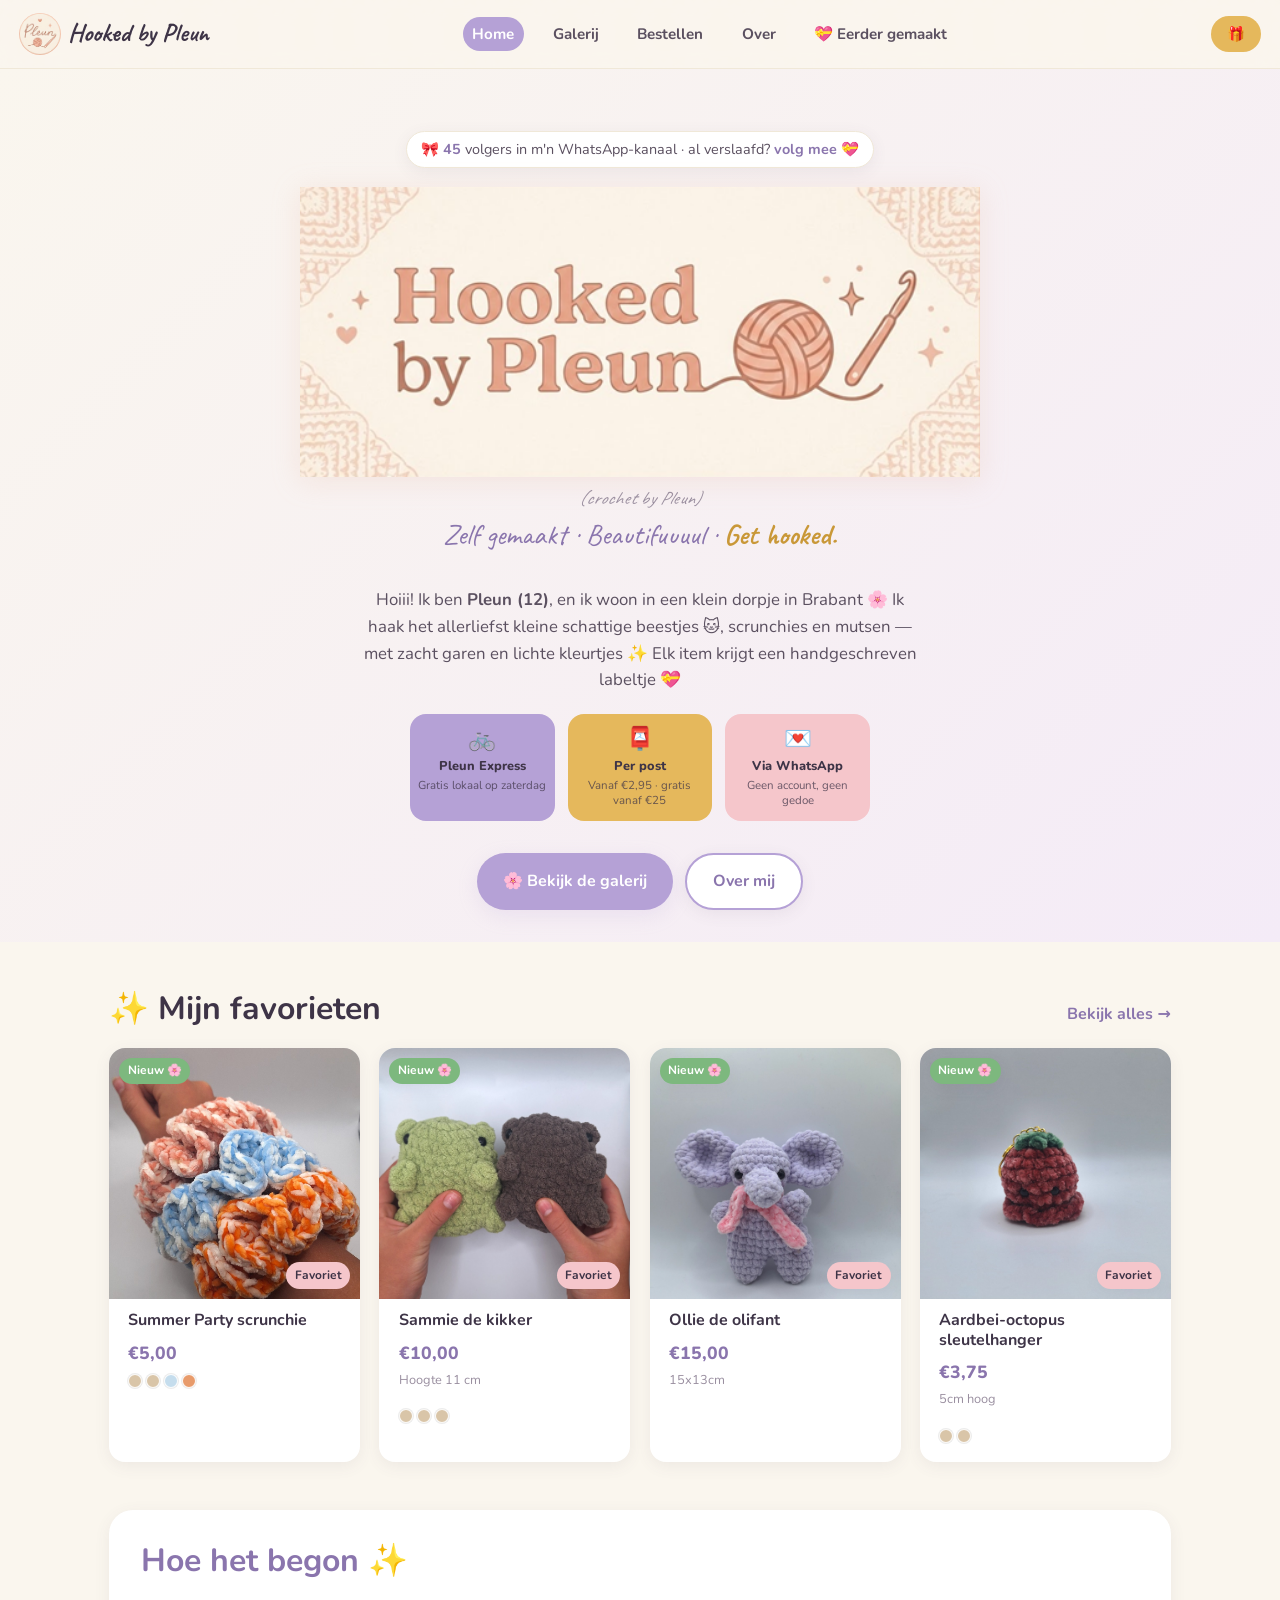
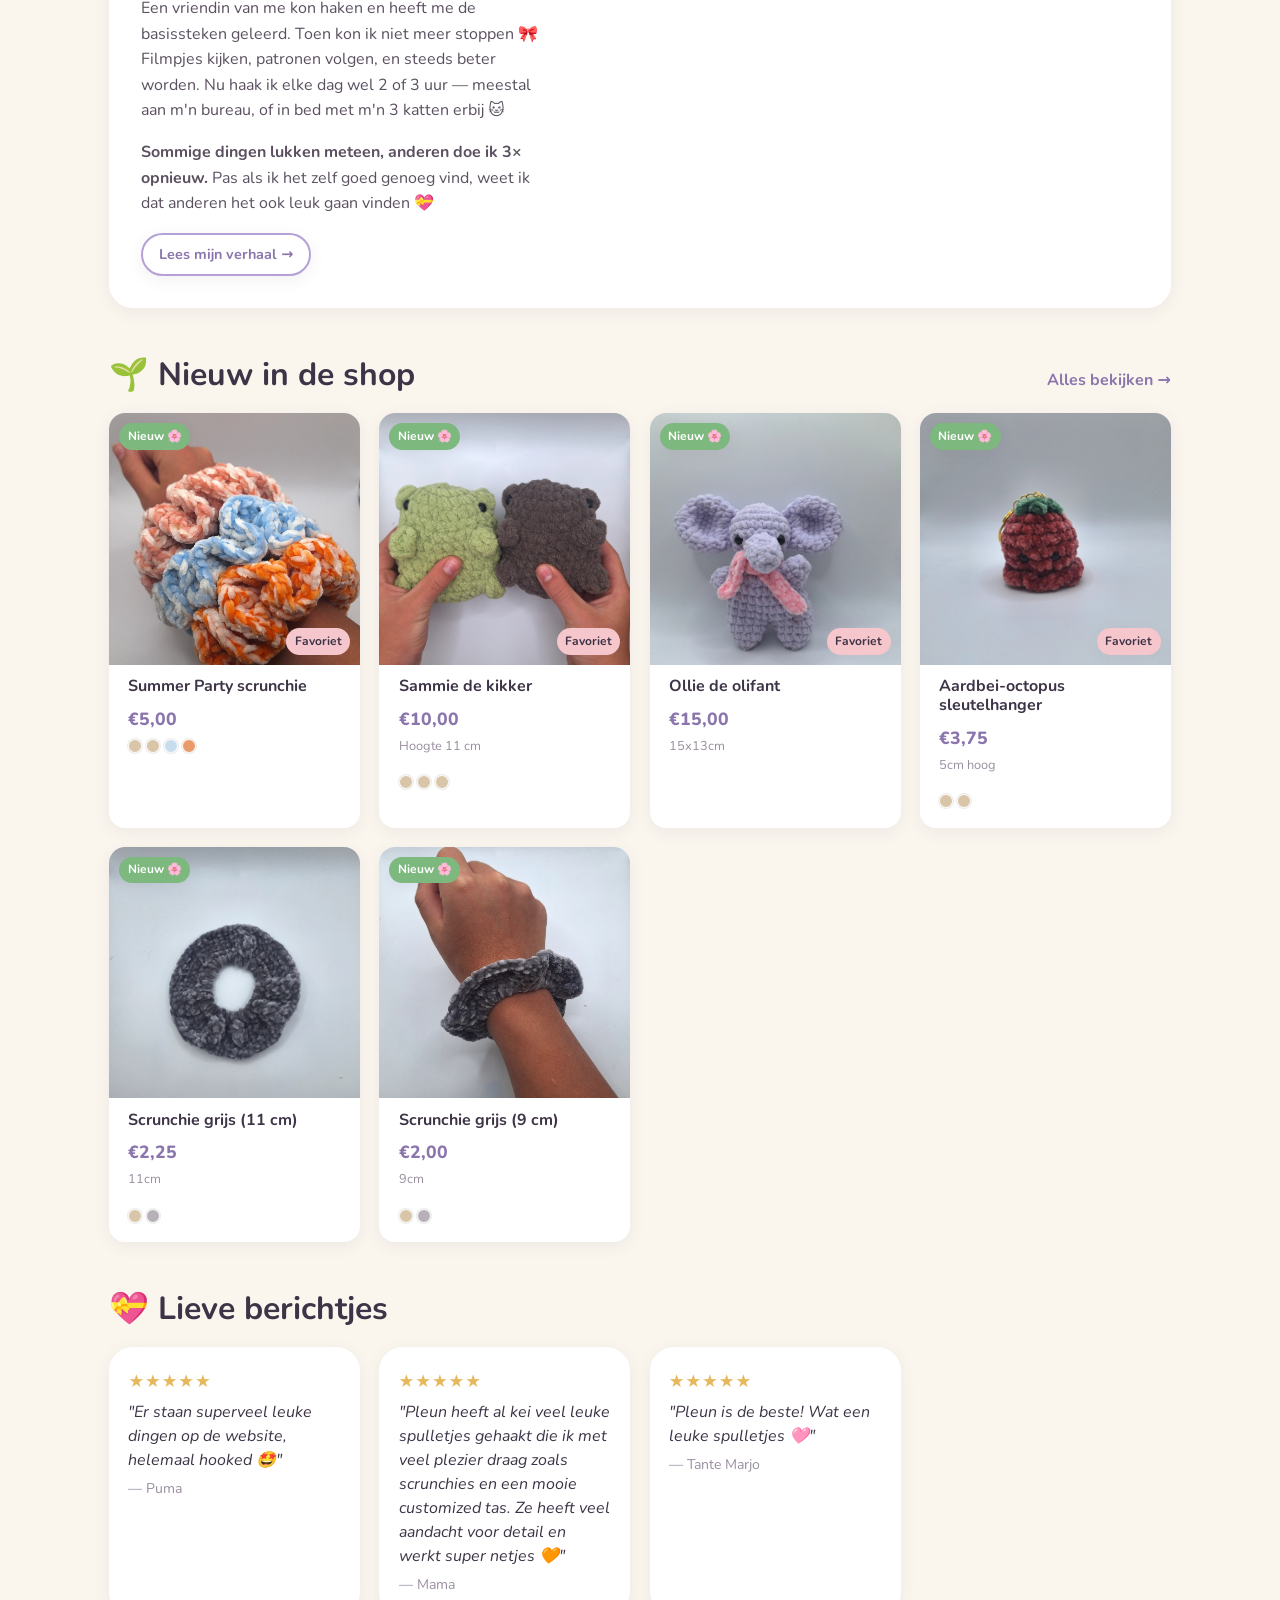
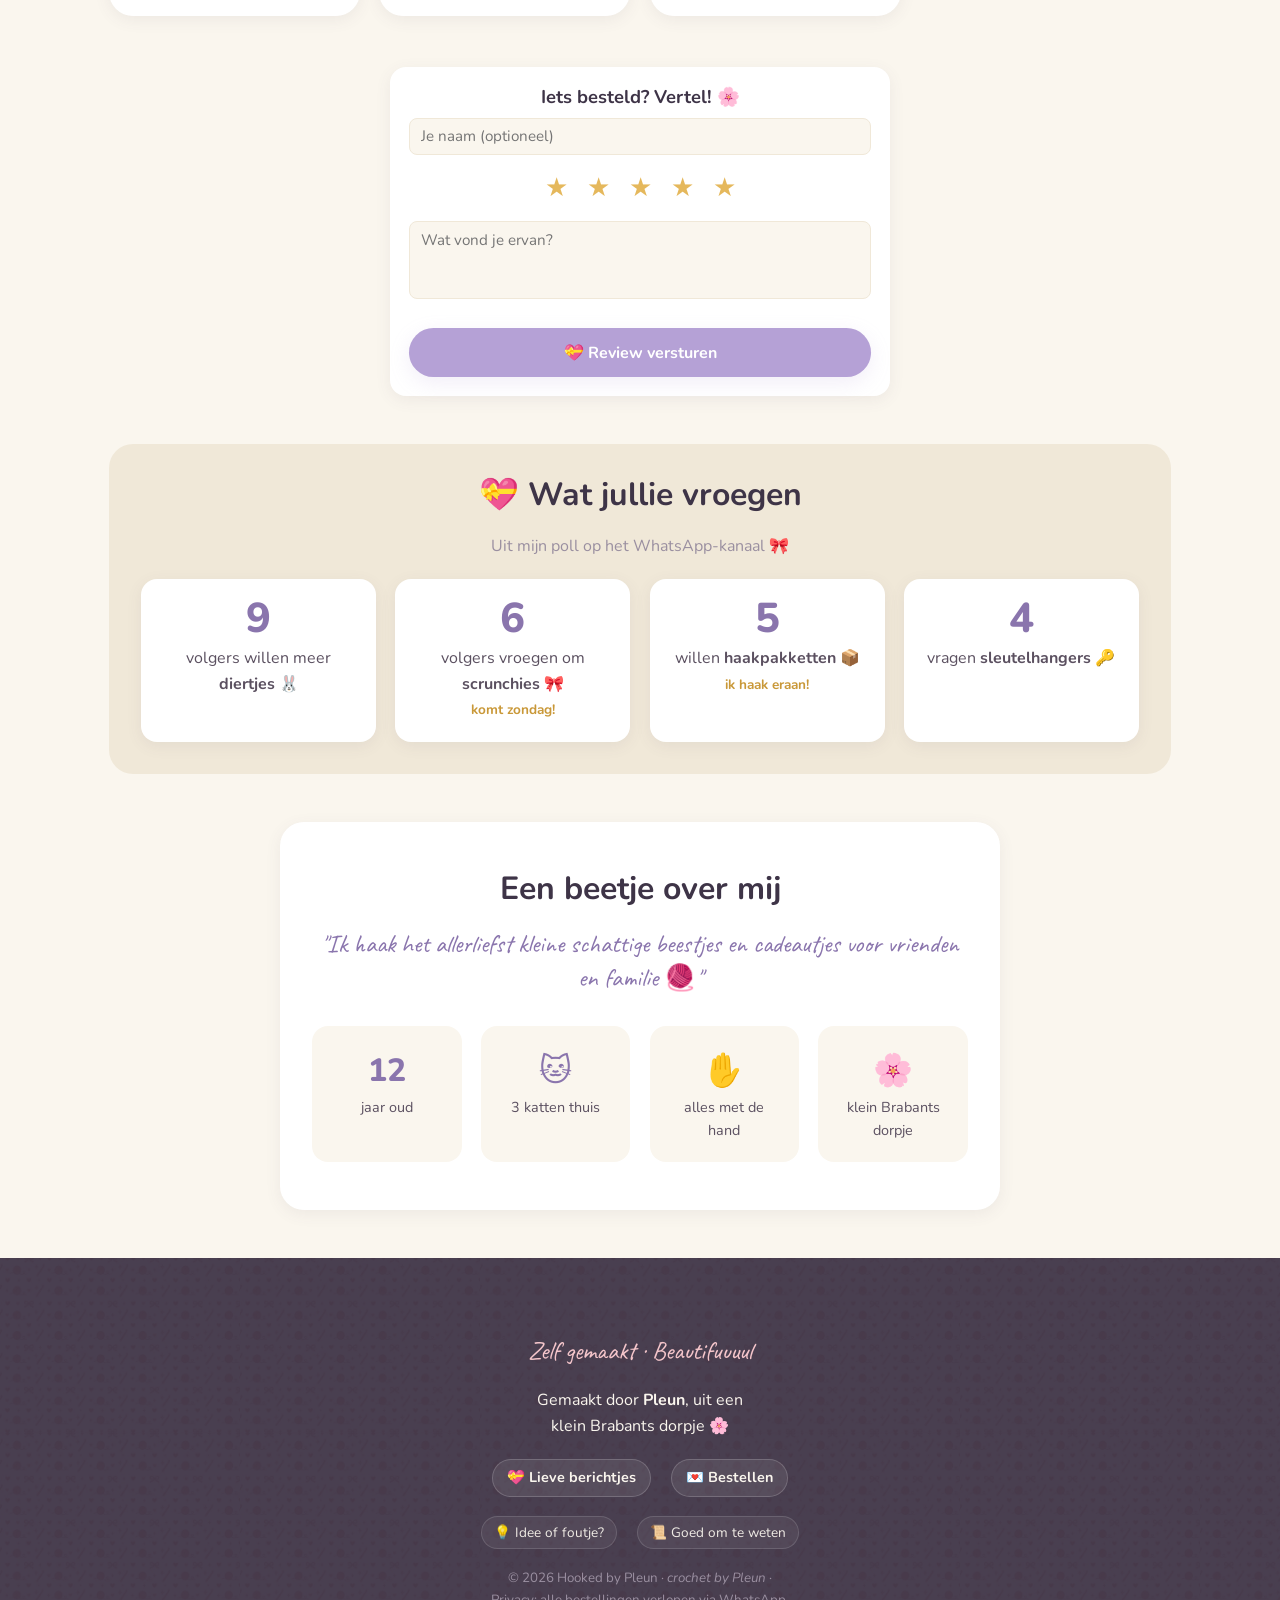
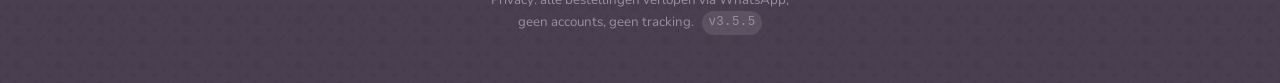
==== index.html @ 429d970e "v3.5.5 — explorer fixes op Pleun's feedback 1. Verouderde "in-memory (KV niet ingesteld)" melding we" ====
<!DOCTYPE html>
<html lang="nl">
<head>
  <meta charset="UTF-8">
  <meta name="viewport" content="width=device-width, initial-scale=1.0">
  <meta name="color-scheme" content="light">
  <meta name="theme-color" content="#B5A1D6">
  <title>Hooked by Pleun · crochet by Pleun · Zelf gemaakt · Beautifuuuul · Get hooked.</title>
  <meta name="description" content="Handgehaakte knuffeltjes, blobs, scrunchies en mutsen — gemaakt door Pleun (12), uit een klein dorpje in Brabant. Lokaal gratis bezorgd, per post overal.">
  <meta property="og:title" content="Hooked by Pleun (crochet by Pleun)">
  <meta property="og:description" content="Handgehaakt door Pleun (12). Zelf gemaakt · Beautifuuuul · Get hooked.">
  <meta property="og:type" content="website">
  <meta property="og:image" content="img/branding/banner.png">
  <meta name="twitter:card" content="summary_large_image">
  <link rel="icon" type="image/png" href="img/branding/app-icon.png?v=4">
  <link rel="apple-touch-icon" href="img/branding/app-icon.png?v=4">
  <link rel="manifest" href="manifest.json">
  <link rel="stylesheet" href="css/style.css?v=3.5.5">
  <link rel="preconnect" href="https://fonts.googleapis.com">
  <link rel="preconnect" href="https://fonts.gstatic.com" crossorigin>
  <link href="https://fonts.googleapis.com/css2?family=Nunito:wght@600;700;800&family=Caveat:wght@500;600;700&display=swap" rel="stylesheet">
</head>
<body>
  <div id="ptr-indicator"></div>
  <div id="update-banner"></div>

  <nav>
    <a href="index.html" class="logo"><img src="img/branding/app-icon.png?v=4" alt="" class="brand-icon"> Hooked by Pleun</a>
    <div class="links">
      <a href="index.html" class="actief">Home</a>
      <a href="galerij.html">Galerij</a>
      <a href="bestellen.html">Bestellen</a>
      <a href="over.html">Over</a>
      <a href="eerder.html"><span class="hide-mobile">💝 Eerder gemaakt</span><span class="only-mobile">💝 Eerder</span></a>
    </div>
    <button class="cart-btn" data-cart-open>🎁 <span class="cart-count empty">0</span></button>
  </nav>

  <header class="hero">
    <p class="kanaal-pulse">
      🎀 <strong id="volgers-count">41</strong> volgers in m'n WhatsApp-kanaal · al verslaafd? <a href="#" id="kanaal-link">volg mee 💝</a>
    </p>
    <img src="img/branding/banner.png" alt="Hooked by Pleun" class="hero-banner">
    <h1 class="visually-hidden">Hooked by Pleun</h1>
    <p class="naam-sub"><em>(crochet by Pleun)</em></p>
    <p class="tagline">Zelf gemaakt · Beautifuuuul · <span class="tagline-wordplay">Get hooked.</span></p>
    <p class="lede">Hoiii! Ik ben <strong>Pleun (12)</strong>, en ik woon in een klein dorpje in Brabant 🌸 Ik haak het allerliefst kleine schattige beestjes 🐱, scrunchies en mutsen — met zacht garen en lichte kleurtjes ✨ Elk item krijgt een handgeschreven labeltje 💝</p>
    <div class="features-row">
      <a href="bestellen.html#lokaal" class="feature lavender">
        <span class="feature-icon">🚲</span>
        <span class="feature-title">Pleun Express</span>
        <span class="feature-sub">Gratis lokaal op zaterdag</span>
      </a>
      <a href="bestellen.html#verzending" class="feature mustard">
        <span class="feature-icon">📮</span>
        <span class="feature-title">Per post</span>
        <span class="feature-sub">Vanaf €2,95 · gratis vanaf €25</span>
      </a>
      <a href="bestellen.html" class="feature pink">
        <span class="feature-icon">💌</span>
        <span class="feature-title">Via WhatsApp</span>
        <span class="feature-sub">Geen account, geen gedoe</span>
      </a>
    </div>
    <div class="cta-row">
      <a href="galerij.html" class="btn">🌸 Bekijk de galerij</a>
      <a href="over.html" class="btn secondary">Over mij</a>
    </div>
  </header>

  <!-- Countdown naar scrunchie launch -->
  <section class="section" id="launch-countdown" style="display:none">
    <div class="countdown-box">
      <p class="countdown-label">🎀 Nieuwe scrunchie-collectie launcht in</p>
      <div class="countdown-timer" id="countdown-timer">
        <div class="ct-block"><span class="ct-num" id="ct-d">0</span><span class="ct-lbl">dagen</span></div>
        <div class="ct-block"><span class="ct-num" id="ct-h">0</span><span class="ct-lbl">uren</span></div>
        <div class="ct-block"><span class="ct-num" id="ct-m">0</span><span class="ct-lbl">min</span></div>
        <div class="ct-block"><span class="ct-num" id="ct-s">0</span><span class="ct-lbl">sec</span></div>
      </div>
      <a href="#" id="countdown-cta" class="btn mustard">🔔 Volg het kanaal — wees de eerste</a>
    </div>
  </section>

  <section class="section">
    <div class="section-header">
      <h2>✨ Mijn favorieten</h2>
      <a href="galerij.html" class="more">Bekijk alles →</a>
    </div>
    <div class="galerij-grid" id="home-uitgelicht"></div>
  </section>

  <!-- Verhaal-blok: hoe het begon -->
  <section class="section">
    <div class="verhaal-blok">
      <div class="verhaal-foto">
        <img src="img/items/Afbeelding13.png" alt="Pleun aan het haken" loading="lazy" onerror="this.parentElement.style.display='none'">
        <span class="foto-caption handwritten">"ZO leuk om te doen 🥹"</span>
      </div>
      <div class="verhaal-tekst">
        <h2>Hoe het begon ✨</h2>
        <p>Een vriendin van me kon haken en heeft me de basissteken geleerd. Toen kon ik niet meer stoppen 🎀 Filmpjes kijken, patronen volgen, en steeds beter worden. Nu haak ik elke dag wel 2 of 3 uur — meestal aan m'n bureau, of in bed met m'n 3 katten erbij 🐱</p>
        <p><strong>Sommige dingen lukken meteen, anderen doe ik 3× opnieuw.</strong> Pas als ik het zelf goed genoeg vind, weet ik dat anderen het ook leuk gaan vinden 💝</p>
        <a href="over.html" class="btn secondary small">Lees mijn verhaal →</a>
      </div>
    </div>
  </section>

  <section class="section">
    <div class="section-header">
      <h2>🌱 Nieuw in de shop</h2>
      <a href="galerij.html" class="more">Alles bekijken →</a>
    </div>
    <div class="galerij-grid" id="home-nieuw"></div>
  </section>

  <!-- Reviews van klanten -->
  <section class="section" id="home-reviews-section">
    <div class="section-header">
      <h2>💝 Lieve berichtjes</h2>
    </div>
    <div class="reviews-grid" id="home-reviews"></div>
    <div class="shop-review-form" style="max-width:500px; margin:var(--gap-lg) auto 0; background:white; border-radius:var(--r-md); padding:var(--gap-md); box-shadow:var(--shadow-soft)">
      <h3 style="text-align:center; margin-top:0">Iets besteld? Vertel! 🌸</h3>
      <div class="cd-field"><input id="shop-rv-naam" type="text" placeholder="Je naam (optioneel)" style="width:100%; padding:0.5em 0.7em; border:1.5px solid var(--c-cream-dark); border-radius:var(--r-sm); font-family:inherit; font-size:0.95rem; background:var(--c-cream)"></div>
      <div class="cd-field" style="margin:var(--gap-sm) 0">
        <div class="sterren-kiezer" id="shop-rv-sterren" style="font-size:1.6rem; cursor:pointer; text-align:center">
          <button data-star="1" aria-label="1 ster" style="background:none;border:none;font-size:inherit;cursor:pointer;color:var(--c-mustard)">★</button>
          <button data-star="2" aria-label="2 sterren" style="background:none;border:none;font-size:inherit;cursor:pointer;color:var(--c-mustard)">★</button>
          <button data-star="3" aria-label="3 sterren" style="background:none;border:none;font-size:inherit;cursor:pointer;color:var(--c-mustard)">★</button>
          <button data-star="4" aria-label="4 sterren" style="background:none;border:none;font-size:inherit;cursor:pointer;color:var(--c-mustard)">★</button>
          <button data-star="5" aria-label="5 sterren" style="background:none;border:none;font-size:inherit;cursor:pointer;color:var(--c-mustard)">★</button>
        </div>
      </div>
      <div class="cd-field"><textarea id="shop-rv-tekst" rows="3" placeholder="Wat vond je ervan?" style="width:100%; padding:0.5em 0.7em; border:1.5px solid var(--c-cream-dark); border-radius:var(--r-sm); font-family:inherit; font-size:0.95rem; background:var(--c-cream); resize:none"></textarea></div>
      <button class="btn full" id="shop-rv-verstuur" style="margin-top:var(--gap-sm)">💝 Review versturen</button>
      <p id="shop-rv-status" class="cd-hint" style="display:none; margin-top:0.5em; text-align:center"></p>
    </div>
  </section>

  <!-- Sociaal bewijs uit poll -->
  <section class="section">
    <div class="social-proof">
      <h2 style="text-align:center; margin-bottom: var(--gap-md)">💝 Wat jullie vroegen</h2>
      <p style="text-align:center; color: var(--c-muted); margin-bottom: var(--gap-md)">Uit mijn poll op het WhatsApp-kanaal 🎀</p>
      <div class="proof-grid">
        <div class="proof"><span class="big">9</span><span>volgers willen meer <strong>diertjes</strong> 🐰</span></div>
        <div class="proof"><span class="big">6</span><span>volgers vroegen om <strong>scrunchies</strong> 🎀<br><em>komt zondag!</em></span></div>
        <div class="proof"><span class="big">5</span><span>willen <strong>haakpakketten</strong> 📦<br><em>ik haak eraan!</em></span></div>
        <div class="proof"><span class="big">4</span><span>vragen <strong>sleutelhangers</strong> 🔑</span></div>
      </div>
    </div>
  </section>

  <section class="section">
    <div class="over-pleun">
      <h2 style="text-align:center">Een beetje over mij</h2>
      <p class="quote">"Ik haak het allerliefst kleine schattige beestjes en cadeautjes voor vrienden en familie 🧶"</p>
      <div class="feiten">
        <div class="feit"><div class="nummer">12</div><div class="label">jaar oud</div></div>
        <div class="feit"><div class="nummer">🐱</div><div class="label">3 katten thuis</div></div>
        <div class="feit"><div class="nummer">✋</div><div class="label">alles met de hand</div></div>
        <div class="feit"><div class="nummer">🌸</div><div class="label">klein Brabants dorpje</div></div>
      </div>
    </div>
  </section>

  <!-- Verzameldoos modal -->
  <div class="cart-overlay" id="cart-overlay">
    <div class="cart-modal">
      <h2>🎁 Verzameldoos <button class="cart-close" aria-label="Sluiten">×</button></h2>
      <p style="color:var(--c-muted); font-size:0.9rem;">Verzamel meerdere items en bestel ze in één bericht — vanaf €25 is verzending gratis!</p>
      <ul class="cart-list" id="cart-list"></ul>
      <div class="cart-summary" id="cart-summary"></div>
      <div class="bestel-acties" id="cart-checkout">
        <button class="btn full" onclick="checkoutCart('pleun')">💬 Bestel via WhatsApp</button>
      </div>
    </div>
  </div>

  <footer>
    <p class="signature">Zelf gemaakt · Beautifuuuul</p>
    <p>Gemaakt door <strong>Pleun</strong>, uit een klein Brabants dorpje 🌸</p>
    <div class="links">
      <a href="reviews.html">💝 Lieve berichtjes</a>
      <a href="bestellen.html">💌 Bestellen</a>
    </div>
    <div class="extra-links">
      <a onclick="openIdeeenbus(); return false;" href="#">💡 Idee of foutje?</a>
      <a onclick="openDisclaimer(); return false;" href="#">📜 Goed om te weten</a>
    </div>
    <small>© 2026 Hooked by Pleun · <em>crochet by Pleun</em> · Privacy: alle bestellingen verlopen via WhatsApp, geen accounts, geen tracking. <span class="version-tag">v3.5.5</span></small>
  </footer>

  <script src="js/config.js?v=3.5.5"></script>
  <script src="js/cart.js?v=3.5.5"></script>
  <script src="js/postcode.js?v=3.5.5"></script>
  <script src="js/app.js?v=3.5.5"></script>
  <script src="js/modals.js?v=3.5.5"></script>
  <script src="js/sw-register.js?v=3.5.5"></script>
  <script src="js/tracker.js?v=3.5.5"></script>
  <noscript><img src="https://crochet-by-pleun.thegaveryahoo.workers.dev/px.gif?t=pageview&p=/" alt="" width="1" height="1" style="position:absolute;left:-9999px;opacity:0"></noscript>
</body>
</html>
---- css/style.css ----
/* ============================================
   Crochet by Pleun — Designsysteem
   Lavendel · Cream · Soft Pink · Mosterdgeel
   Made small. Made with love.
   ============================================ */

:root {
  /* Kleurenpalet — Pleuns stijl: lichtroze als hoofdkleur, lichtblauw als accent */
  --c-lavender: #B5A1D6;
  --c-lavender-dark: #8A75AD;
  --c-cream: #FAF6EE;
  --c-cream-dark: #F0E8D8;
  --c-pink: #F5C6CB;
  --c-pink-dark: #E5959D;
  --c-blue: #C5DDED;          /* zacht hemelsblauw — Pleuns 2e favoriet */
  --c-blue-dark: #8FBCD8;
  --c-coral: #F5B79E;          /* koraal — past bij beige */
  --c-mustard: #E5B85C;
  --c-mustard-dark: #C99838;
  --c-ink: #3E3447;
  --c-text: #5B5060;
  --c-muted: #9A8FA0;

  /* Status (zachter groen — geen donkergroen op haar verzoek) */
  --c-sold: #C99898;
  --c-new: #7DB87E;
  --c-sale: #E5959D;
  --c-success-bg: #EDF7EE;
  --c-success-text: #4F8A52;

  /* Schaduwen */
  --shadow-soft: 0 4px 16px rgba(91, 80, 96, 0.08);
  --shadow-medium: 0 8px 24px rgba(91, 80, 96, 0.12);
  --shadow-warm: 0 6px 20px rgba(181, 161, 214, 0.18);

  /* Spacing */
  --gap-xs: 0.4rem;
  --gap-sm: 0.8rem;
  --gap-md: 1.2rem;
  --gap-lg: 2rem;
  --gap-xl: 3rem;

  /* Radius */
  --r-sm: 8px;
  --r-md: 16px;
  --r-lg: 24px;
  --r-pill: 999px;

  --maxw: 1100px;
  --content-pad: 1.2rem;
}

* { box-sizing: border-box; }
html { scroll-behavior: smooth; color-scheme: light; }

/* Anchor scroll-offset zodat anchors niet onder de sticky nav landen */
:target,
h2[id],
h3[id],
section[id] {
  scroll-margin-top: 90px;
}
html {
  background: var(--c-cream);
}
html::before {
  content: '';
  position: fixed;
  inset: 0;
  background: url('../img/branding/patroon.png') repeat;
  background-size: 320px;
  opacity: 0.25;
  pointer-events: none;
  z-index: 0;
}
body {
  margin: 0;
  font-family: 'Nunito', system-ui, -apple-system, sans-serif;
  background: transparent;
  position: relative;
  z-index: 1;
  color: var(--c-text);
  line-height: 1.6;
  -webkit-font-smoothing: antialiased;
}

img { max-width: 100%; display: block; }
a { color: var(--c-lavender-dark); text-decoration: none; }
a:hover { text-decoration: underline; }

h1, h2, h3 { color: var(--c-ink); margin: 0 0 0.5em; line-height: 1.2; }
h1 { font-size: clamp(1.8rem, 5vw, 2.8rem); font-weight: 800; }
h2 { font-size: clamp(1.4rem, 3.5vw, 2rem); font-weight: 700; }
h3 { font-size: 1.15rem; font-weight: 700; }

.handwritten {
  font-family: 'Caveat', 'Comic Sans MS', cursive;
  font-weight: 600;
  color: var(--c-lavender-dark);
}

/* ============================================
   Navigation
   ============================================ */

nav {
  position: sticky;
  top: 0;
  z-index: 100;
  background: rgba(250, 246, 238, 0.92);
  backdrop-filter: blur(10px);
  -webkit-backdrop-filter: blur(10px);
  border-bottom: 1px solid var(--c-cream-dark);
  padding: 0.8rem var(--content-pad);
  display: flex;
  align-items: center;
  justify-content: space-between;
  gap: var(--gap-md);
  flex-wrap: wrap;
}
nav .logo {
  font-family: 'Caveat', cursive;
  font-size: 1.6rem;
  font-weight: 700;
  color: var(--c-ink);
  text-decoration: none;
  display: inline-flex;
  align-items: center;
  gap: 0.4rem;
}
nav .logo span.icon { font-size: 1.4rem; }
nav .logo img.brand-icon {
  width: 42px !important;
  height: 42px !important;
  max-width: 42px !important;
  border-radius: 50%;
  display: inline-block !important;
  flex-shrink: 0;
  vertical-align: middle;
}
nav .links {
  display: flex;
  gap: var(--gap-md);
  align-items: center;
  font-weight: 700;
  font-size: 0.95rem;
}
nav .links a {
  color: var(--c-text);
  padding: 0.3rem 0.6rem;
  border-radius: var(--r-pill);
  transition: all 0.2s;
}
nav .links a:hover { color: var(--c-lavender-dark); text-decoration: none; }
nav .links a.actief { background: var(--c-lavender); color: white; }
nav .cart-btn {
  position: relative;
  background: var(--c-mustard);
  color: white;
  border: none;
  padding: 0.5rem 1rem;
  border-radius: var(--r-pill);
  font-weight: 700;
  cursor: pointer;
  font-family: inherit;
  font-size: 0.9rem;
  display: inline-flex;
  align-items: center;
  gap: 0.3rem;
}
nav .cart-btn:hover { background: var(--c-mustard-dark); }
nav .cart-count {
  background: white;
  color: var(--c-mustard-dark);
  border-radius: 50%;
  width: 22px;
  height: 22px;
  display: inline-flex;
  align-items: center;
  justify-content: center;
  font-size: 0.8rem;
}
nav .cart-count.empty { display: none; }

/* ============================================
   Hero
   ============================================ */

.hero {
  text-align: center;
  padding: var(--gap-xl) var(--content-pad) var(--gap-lg);
  background: linear-gradient(135deg, var(--c-cream) 0%, #f4ebf7 100%);
  position: relative;
  overflow: hidden;
}
.hero-hoofdlogo {
  display: block;
  width: clamp(180px, 35vw, 260px);
  height: auto;
  margin: 0 auto var(--gap-xs);
  filter: drop-shadow(0 3px 10px rgba(232, 168, 142, 0.15));
}
.hero-banner {
  display: block;
  width: 100%;
  max-width: 680px;
  height: auto;
  margin: 0 auto var(--gap-xs);
  filter: drop-shadow(0 4px 14px rgba(232, 168, 142, 0.2));
}
@media (max-width: 600px) {
  .hero-banner {
    max-width: none;
    width: calc(100% + 2 * var(--content-pad));
    margin-left: calc(-1 * var(--content-pad));
    margin-right: calc(-1 * var(--content-pad));
    border-radius: 0;
  }
}
.visually-hidden {
  position: absolute !important;
  width: 1px; height: 1px;
  padding: 0; margin: -1px; overflow: hidden;
  clip: rect(0, 0, 0, 0); white-space: nowrap; border: 0;
}
.tagline-wordplay {
  color: var(--c-mustard-dark);
  font-weight: 700;
}
.hero h1 { color: var(--c-ink); margin-bottom: 0.1em; }
.hero .naam-sub {
  font-family: 'Caveat', cursive;
  color: var(--c-muted);
  font-size: 1.15rem;
  margin: 0 0 0.4em;
  letter-spacing: 0.02em;
}
.hero .tagline {
  font-family: 'Caveat', cursive;
  font-size: clamp(1.4rem, 3vw, 1.8rem);
  color: var(--c-lavender-dark);
  margin-top: -0.3em;
}
.hero .lede {
  max-width: 560px;
  margin: var(--gap-md) auto 0;
  color: var(--c-text);
  font-size: 1.05rem;
}
.hero .badges {
  display: flex;
  justify-content: center;
  gap: var(--gap-sm);
  flex-wrap: wrap;
  margin-top: var(--gap-md);
  font-size: 0.85rem;
}
.badge {
  background: white;
  padding: 0.4rem 0.9rem;
  border-radius: var(--r-pill);
  font-weight: 700;
  border: 1px solid var(--c-cream-dark);
  color: var(--c-text);
}
.badge.lavender { background: var(--c-lavender); color: white; border-color: var(--c-lavender-dark); }
.badge.mustard  { background: var(--c-mustard); color: white; border-color: var(--c-mustard-dark); }
.badge.pink     { background: var(--c-pink); color: var(--c-ink); border-color: var(--c-pink-dark); }

.features-row {
  display: grid;
  grid-template-columns: repeat(3, 1fr);
  gap: var(--gap-sm);
  margin: var(--gap-md) auto;
  width: 100%;
  max-width: 460px;
}
.feature {
  display: flex;
  flex-direction: column;
  align-items: center;
  text-align: center;
  padding: 0.8em 0.5em;
  border-radius: var(--r-md);
  text-decoration: none;
  transition: transform 0.15s, box-shadow 0.15s;
  gap: 0.15em;
}
.feature:hover { transform: translateY(-2px); box-shadow: var(--shadow-medium); }
.feature-icon  { font-size: 1.4rem; line-height: 1.2; }
.feature-title { font-weight: 800; font-size: 0.8rem; color: var(--c-ink); }
.feature-sub   { font-size: 0.72rem; color: var(--c-ink); opacity: 0.75; line-height: 1.3; }
.feature.lavender { background: var(--c-lavender); }
.feature.mustard  { background: var(--c-mustard); }
.feature.pink     { background: var(--c-pink); }

.cta-row {
  display: flex;
  justify-content: center;
  gap: var(--gap-sm);
  flex-wrap: wrap;
  margin-top: var(--gap-lg);
}
.btn {
  display: inline-flex;
  align-items: center;
  gap: 0.4rem;
  background: var(--c-lavender);
  color: white;
  padding: 0.85rem 1.6rem;
  border-radius: var(--r-pill);
  font-weight: 700;
  text-decoration: none;
  border: none;
  cursor: pointer;
  font-family: inherit;
  font-size: 1rem;
  transition: all 0.2s;
  box-shadow: var(--shadow-warm);
}
.btn:hover { background: var(--c-lavender-dark); text-decoration: none; transform: translateY(-1px); }
.btn.secondary { background: white; color: var(--c-lavender-dark); border: 2px solid var(--c-lavender); box-shadow: var(--shadow-soft); }
.btn.secondary:hover { background: var(--c-cream); }
.btn.mustard { background: var(--c-mustard); }
.btn.mustard:hover { background: var(--c-mustard-dark); }
.btn.full { width: 100%; justify-content: center; }
.btn.small { padding: 0.5rem 1rem; font-size: 0.9rem; }

/* ============================================
   Sections
   ============================================ */

section.section {
  max-width: var(--maxw);
  margin: var(--gap-xl) auto;
  padding: 0 var(--content-pad);
}
.section-header {
  display: flex;
  justify-content: space-between;
  align-items: baseline;
  flex-wrap: wrap;
  gap: var(--gap-sm);
  margin-bottom: var(--gap-md);
}
.section-header h2 { margin: 0; }
.section-header .more { font-weight: 700; color: var(--c-lavender-dark); }

/* ============================================
   Galerij grid
   ============================================ */

.galerij-grid {
  display: grid;
  grid-template-columns: repeat(auto-fill, minmax(220px, 1fr));
  gap: var(--gap-md);
}

.item-kaart {
  background: white;
  border-radius: var(--r-md);
  overflow: hidden;
  box-shadow: var(--shadow-soft);
  display: flex;
  flex-direction: column;
  transition: all 0.25s;
  position: relative;
  text-decoration: none;
  color: inherit;
}
.item-kaart:hover {
  transform: translateY(-4px);
  box-shadow: var(--shadow-medium);
  text-decoration: none;
}
.item-kaart .foto {
  aspect-ratio: 1 / 1;
  background: var(--c-cream-dark);
  overflow: hidden;
  position: relative;
}
.item-kaart .foto img {
  width: 100%;
  height: 100%;
  object-fit: cover;
}
.item-kaart .info {
  padding: var(--gap-sm) var(--gap-md) var(--gap-md);
  flex: 1;
  display: flex;
  flex-direction: column;
}
.item-kaart h3 {
  font-size: 1rem;
  margin-bottom: 0.2em;
  color: var(--c-ink);
}
.item-kaart .prijs {
  font-weight: 800;
  color: var(--c-lavender-dark);
  font-size: 1.1rem;
  margin: 0.3em 0 0;
}
.item-kaart .prijs-oud {
  text-decoration: line-through;
  color: var(--c-muted);
  font-weight: 400;
  font-size: 0.9em;
  margin-right: 0.4em;
}
.item-kaart .meta {
  font-size: 0.8rem;
  color: var(--c-muted);
  margin-top: 0.2em;
}

/* Status-tags op de foto */
.tag {
  position: absolute;
  top: 10px;
  left: 10px;
  padding: 0.3em 0.7em;
  border-radius: var(--r-pill);
  font-size: 0.75rem;
  font-weight: 700;
  background: white;
  color: var(--c-ink);
  box-shadow: var(--shadow-soft);
}
.tag.nieuw { background: var(--c-new); color: white; }
.tag.uitverkocht { background: var(--c-sold); color: white; }
.tag.afgeprijsd { background: var(--c-sale); color: white; }
.tag.binnenkort { background: var(--c-mustard); color: white; }
.tag.showcase { background: var(--c-lavender); color: white; }
.tag.uitgelicht { background: var(--c-pink); color: var(--c-ink); top: auto; bottom: 10px; left: auto; right: 10px; }
.tag.eigen {
  background: linear-gradient(135deg, var(--c-lavender) 0%, var(--c-mustard) 100%);
  color: white;
  top: auto; bottom: 10px; left: 10px;
  font-weight: 800;
  box-shadow: 0 4px 12px rgba(181, 161, 214, 0.4);
}
.eigen-spotlight {
  background: linear-gradient(135deg, #f4ebf7 0%, var(--c-cream) 100%);
  border-left: 4px solid var(--c-lavender);
  padding: var(--gap-md);
  border-radius: var(--r-md);
  margin: var(--gap-md) 0;
}
.eigen-spotlight strong { color: var(--c-lavender-dark); }

/* ============================================
   Marketing-elementen (homepage)
   ============================================ */

/* Live volgers-pulse boven hero */
.kanaal-pulse {
  background: white;
  display: inline-block;
  padding: 0.4em 1em;
  border-radius: var(--r-pill);
  font-size: 0.9rem;
  margin-bottom: var(--gap-md);
  box-shadow: var(--shadow-soft);
  border: 1px solid var(--c-cream-dark);
}
.kanaal-pulse strong { color: var(--c-lavender-dark); }
.kanaal-pulse a { font-weight: 700; }

/* Countdown box */
.countdown-box {
  background: linear-gradient(135deg, var(--c-mustard) 0%, var(--c-pink-dark) 100%);
  color: white;
  border-radius: var(--r-lg);
  padding: var(--gap-lg);
  text-align: center;
  box-shadow: var(--shadow-warm);
}
.countdown-label { font-weight: 700; font-size: 1.1rem; margin: 0 0 var(--gap-md); }
.countdown-timer {
  display: flex;
  justify-content: center;
  gap: var(--gap-sm);
  margin: var(--gap-md) 0;
}
.ct-block {
  background: rgba(255, 255, 255, 0.2);
  backdrop-filter: blur(10px);
  border-radius: var(--r-md);
  padding: 0.7em 1em;
  min-width: 70px;
  display: flex;
  flex-direction: column;
  align-items: center;
}
.ct-num {
  font-size: 2rem;
  font-weight: 800;
  font-variant-numeric: tabular-nums;
  line-height: 1;
}
.ct-lbl { font-size: 0.75rem; opacity: 0.9; text-transform: uppercase; letter-spacing: 0.05em; margin-top: 0.2em; }

/* Verhaal-blok */
.verhaal-blok {
  display: grid;
  grid-template-columns: 1fr;
  gap: var(--gap-lg);
  background: white;
  border-radius: var(--r-lg);
  overflow: hidden;
  box-shadow: var(--shadow-soft);
}
@media (min-width: 720px) {
  .verhaal-blok { grid-template-columns: 1fr 1.2fr; align-items: center; }
}
.verhaal-foto {
  position: relative;
  aspect-ratio: 1 / 1;
  background: var(--c-cream-dark);
}
.verhaal-foto img { width: 100%; height: 100%; object-fit: cover; }
.foto-caption {
  position: absolute;
  bottom: 12px;
  left: 12px;
  background: rgba(255, 255, 255, 0.92);
  padding: 0.4em 0.8em;
  border-radius: var(--r-pill);
  font-size: 1.1rem;
  box-shadow: var(--shadow-soft);
}
.verhaal-tekst { padding: var(--gap-lg); }
.verhaal-tekst h2 { color: var(--c-lavender-dark); }

/* Social proof grid */
.social-proof { background: var(--c-cream-dark); border-radius: var(--r-lg); padding: var(--gap-lg); }
.proof-grid {
  display: grid;
  grid-template-columns: repeat(auto-fit, minmax(180px, 1fr));
  gap: var(--gap-md);
}
.proof {
  background: white;
  border-radius: var(--r-md);
  padding: var(--gap-md);
  text-align: center;
  display: flex;
  flex-direction: column;
  align-items: center;
  gap: 0.4em;
  box-shadow: var(--shadow-soft);
}
.proof .big {
  font-size: 2.6rem;
  font-weight: 800;
  color: var(--c-lavender-dark);
  line-height: 1;
}
.proof em { color: var(--c-mustard-dark); font-style: normal; font-weight: 700; font-size: 0.85rem; }

.item-kaart.uitverkocht .foto img { filter: grayscale(0.7) brightness(0.95); opacity: 0.8; }

/* ============================================
   Filter
   ============================================ */

.filter-balk {
  display: flex;
  flex-wrap: wrap;
  gap: 0.4rem;
  margin-bottom: 0.5rem;
}
.filter-balk button {
  flex: 1 0 auto;
  white-space: nowrap;
  background: white;
  border: 1px solid var(--c-cream-dark);
  color: var(--c-text);
  padding: 0.5em 0.9em;
  border-radius: var(--r-pill);
  font-weight: 700;
  cursor: pointer;
  font-family: inherit;
  font-size: 0.88rem;
  transition: all 0.2s;
  text-align: center;
}
.filter-balk button:hover { border-color: var(--c-lavender); color: var(--c-lavender-dark); }
.filter-balk button.actief { background: var(--c-lavender); color: white; border-color: var(--c-lavender-dark); }

.sort-rij {
  display: flex;
  align-items: center;
  gap: 0.5rem;
  margin-bottom: var(--gap-md);
}
.sort-label {
  font-size: 0.78rem;
  font-weight: 700;
  color: var(--c-muted);
  white-space: nowrap;
  flex-shrink: 0;
}
.sort-select {
  appearance: none;
  -webkit-appearance: none;
  background: white url("data:image/svg+xml,%3Csvg xmlns='http://www.w3.org/2000/svg' width='10' height='7'%3E%3Cpath d='M0 0l5 7 5-7z' fill='%239A8FA0'/%3E%3C/svg%3E") no-repeat right 0.7rem center;
  background-size: 9px;
  border: 1.5px solid var(--c-cream-dark);
  border-radius: var(--r-pill);
  padding: 0.35rem 2.2rem 0.35rem 0.85rem;
  font-family: inherit;
  font-size: 0.88rem;
  font-weight: 700;
  color: var(--c-text);
  cursor: pointer;
  transition: border-color 0.2s, box-shadow 0.2s;
}
.sort-select:focus { outline: none; border-color: var(--c-mustard); box-shadow: 0 0 0 2px rgba(229,184,92,0.2); }
.sort-select:hover { border-color: var(--c-mustard); }

/* Nav-meer dropdown */
/* Responsive nav-label: korter op mobiel */
nav .links .hide-mobile { display: inline; }
nav .links .only-mobile { display: none; }

/* ============================================
   Productpagina
   ============================================ */

.product-detail {
  display: grid;
  grid-template-columns: 1fr;
  gap: var(--gap-lg);
  max-width: var(--maxw);
  margin: var(--gap-lg) auto;
  padding: 0 var(--content-pad);
}
@media (min-width: 720px) {
  .product-detail { grid-template-columns: 1fr 1fr; }
}
.product-detail .terug-knop {
  display: inline-flex;
  align-items: center;
  gap: 0.3em;
  background: white;
  color: var(--c-lavender-dark);
  padding: 0.5em 0.9em;
  border-radius: var(--r-pill);
  border: 1.5px solid var(--c-cream-dark);
  font-weight: 700;
  font-size: 0.92rem;
  text-decoration: none;
  margin-bottom: var(--gap-md);
  transition: all 0.15s;
  grid-column: 1 / -1;
  width: fit-content;
}
.product-detail .terug-knop:hover {
  background: var(--c-lavender);
  color: white;
  border-color: var(--c-lavender);
  text-decoration: none;
}
.product-detail .foto-groot {
  border-radius: var(--r-lg);
  overflow: hidden;
  background: white;
  aspect-ratio: 1 / 1;
  box-shadow: var(--shadow-soft);
}
.product-detail .foto-groot img { width: 100%; height: 100%; object-fit: cover; }
.product-detail .product-info h1 { margin-bottom: 0.2em; }
.product-detail .prijs-groot {
  font-size: 2rem;
  font-weight: 800;
  color: var(--c-lavender-dark);
  margin: 0.4em 0;
}
.product-detail .prijs-oud-groot {
  text-decoration: line-through;
  color: var(--c-muted);
  font-weight: 400;
  font-size: 0.7em;
  margin-right: 0.4em;
}
.product-detail .beschrijving { font-size: 1.05rem; margin: var(--gap-md) 0; }
.product-detail .specs {
  background: white;
  border-radius: var(--r-md);
  padding: var(--gap-md);
  margin: var(--gap-md) 0;
  box-shadow: var(--shadow-soft);
}
.product-detail .specs dl { margin: 0; display: grid; grid-template-columns: auto 1fr; gap: 0.4em 1em; }
.product-detail .specs dt { font-weight: 700; color: var(--c-muted); }
.product-detail .specs dd { margin: 0; color: var(--c-ink); }

/* ============================================
   Postcode-check
   ============================================ */

.postcode-box {
  background: white;
  border-radius: var(--r-md);
  padding: var(--gap-md);
  margin: var(--gap-md) 0;
  box-shadow: var(--shadow-soft);
}
.postcode-box label { font-weight: 700; display: block; margin-bottom: 0.4em; color: var(--c-ink); }
.postcode-box input {
  font-family: inherit;
  font-size: 1rem;
  padding: 0.6em 1em;
  border: 2px solid var(--c-cream-dark);
  border-radius: var(--r-pill);
  width: 8em;
  margin-right: 0.5em;
}
.postcode-box input:focus { outline: 2px solid var(--c-lavender); outline-offset: 2px; border-color: var(--c-lavender); }
.postcode-result {
  display: block;
  margin-top: var(--gap-sm);
  padding: 0.7em 1em;
  border-radius: var(--r-md);
  font-weight: 600;
}
.postcode-result.lokaal { background: var(--c-success-bg); color: var(--c-success-text); border: 1px solid #C8E6C9; }
.postcode-result.verzending { background: #FFF8E1; color: #5C4D00; border: 1px solid #FFE57F; }

/* ============================================
   Bestel-acties
   ============================================ */

.bestel-acties {
  display: grid;
  gap: var(--gap-sm);
  margin-top: var(--gap-md);
}

/* ============================================
   Verzameldoos (cart) modal
   ============================================ */

.cart-overlay {
  position: fixed;
  inset: 0;
  background: rgba(62, 52, 71, 0.4);
  z-index: 200;
  display: none;
  align-items: flex-start;
  justify-content: center;
  padding: var(--gap-lg) var(--content-pad);
  overflow-y: auto;
}
.cart-overlay.open { display: flex; }
.cart-modal {
  background: var(--c-cream);
  border-radius: var(--r-lg);
  max-width: 520px;
  width: 100%;
  padding: var(--gap-lg);
  box-shadow: var(--shadow-medium);
}
.cart-modal h2 { display: flex; align-items: center; justify-content: space-between; gap: var(--gap-sm); }
.cart-close {
  background: none;
  border: none;
  font-size: 1.6rem;
  cursor: pointer;
  color: var(--c-muted);
  padding: 0.2em;
  line-height: 1;
}
.cart-list { list-style: none; padding: 0; margin: var(--gap-md) 0; }
.cart-list li {
  display: flex;
  gap: var(--gap-sm);
  align-items: center;
  background: white;
  padding: 0.6em;
  border-radius: var(--r-md);
  margin-bottom: 0.5em;
  box-shadow: var(--shadow-soft);
}
.cart-list img { width: 56px; height: 56px; object-fit: cover; border-radius: var(--r-sm); }
.cart-list .name { flex: 1; font-weight: 700; font-size: 0.95rem; }
.cart-list .price { color: var(--c-lavender-dark); font-weight: 700; }
.cart-list .remove {
  background: none; border: none; color: var(--c-muted); cursor: pointer;
  font-size: 1.2rem; padding: 0.2em 0.5em;
}
.cart-empty { text-align: center; color: var(--c-muted); padding: var(--gap-md) 0; }
.cart-summary {
  background: white;
  padding: var(--gap-md);
  border-radius: var(--r-md);
  margin: var(--gap-md) 0;
}
.cart-summary .row {
  display: flex;
  justify-content: space-between;
  padding: 0.3em 0;
}
.cart-summary .row.total {
  border-top: 1px dashed var(--c-cream-dark);
  margin-top: 0.4em;
  padding-top: 0.6em;
  font-weight: 800;
  color: var(--c-ink);
  font-size: 1.1rem;
}
.cart-bonus {
  background: var(--c-success-bg);
  color: var(--c-success-text);
  padding: 0.6em 1em;
  border-radius: var(--r-md);
  font-size: 0.9rem;
  margin-top: 0.5em;
  text-align: center;
}

/* Spaarmeter — progress naar gratis verzending */
.cart-spaarmeter {
  background: linear-gradient(135deg, #FFF6E5, var(--c-cream));
  border: 1px solid #FFE4A8;
  padding: 0.7em 1em;
  border-radius: var(--r-md);
  margin-top: 0.6em;
  font-size: 0.9rem;
  color: var(--c-ink);
}
.cart-spaarmeter .spaar-tekst { margin-bottom: 0.4em; }
.cart-spaarmeter .spaar-bar {
  height: 8px;
  background: var(--c-cream-dark);
  border-radius: 99px;
  overflow: hidden;
}
.cart-spaarmeter .spaar-fill {
  height: 100%;
  background: linear-gradient(90deg, var(--c-pink), var(--c-mustard));
  border-radius: 99px;
  transition: width 0.4s ease;
}
.cart-spaarmeter.gratis {
  background: var(--c-success-bg);
  border-color: #B8E0BB;
  color: var(--c-success-text);
  text-align: center;
  font-weight: 600;
}

/* Verzend-tarieven blok op bestellen.html */
.verzend-tarieven {
  display: grid;
  gap: 0.6rem;
  margin: var(--gap-md) 0;
}
.vtarief {
  display: flex;
  gap: 0.8rem;
  align-items: center;
  background: white;
  padding: 0.7em 1em;
  border-radius: var(--r-md);
  box-shadow: var(--shadow-soft);
  border-left: 4px solid var(--c-pink);
}
.vtarief:nth-child(2) { border-left-color: var(--c-mustard); }
.vtarief:nth-child(3) { border-left-color: var(--c-lavender); }
.vtarief .vt-icon { font-size: 1.6rem; line-height: 1; }
.vtarief small { color: var(--c-muted); font-size: 0.85rem; }

/* ============================================
   Checkout details — verzendgegevens stap
   ============================================ */

#checkout-details { display: none; }

.checkout-back-btn {
  background: none;
  border: none;
  color: var(--c-lavender-dark);
  font-size: 0.9rem;
  font-weight: 700;
  cursor: pointer;
  padding: 0;
  margin-bottom: var(--gap-md);
}
.checkout-back-btn:hover { color: var(--c-ink); }

.checkout-fields { margin-bottom: var(--gap-md); }
.checkout-fields h3 { font-size: 1rem; margin-bottom: 0.4em; display: flex; align-items: center; gap: 0.5em; }
.cd-optional {
  background: var(--c-cream-dark);
  color: var(--c-muted);
  font-size: 0.7rem;
  font-weight: 600;
  padding: 0.2em 0.6em;
  border-radius: 99px;
  text-transform: uppercase;
  letter-spacing: 0.04em;
}
.cd-hint { font-size: 0.85rem; color: var(--c-muted); margin-bottom: var(--gap-sm); }
.cd-field { margin-bottom: 0.5em; }
.cd-field input {
  width: 100%;
  border: 1.5px solid var(--c-cream-dark);
  border-radius: var(--r-md);
  padding: 0.6em 0.8em;
  font-size: 0.95rem;
  font-family: inherit;
  background: white;
  box-sizing: border-box;
  transition: border-color 0.15s;
}
.cd-field input:focus { outline: 2px solid var(--c-lavender); outline-offset: 2px; border-color: var(--c-lavender); }
.cd-two-col { display: grid; grid-template-columns: 1fr 1.5fr; gap: 0.5em; }
.cd-two-col input { width: 100%; }
.cd-field-hint { display: block; font-size: 0.78rem; color: var(--c-muted); margin-top: 0.2em; font-style: italic; }

.checkout-preview h3 { font-size: 1rem; margin-bottom: 0.3em; }
.checkout-preview textarea {
  width: 100%;
  border: 1.5px solid var(--c-cream-dark);
  border-radius: var(--r-md);
  padding: 0.8em;
  font-size: 0.85rem;
  font-family: inherit;
  background: white;
  box-sizing: border-box;
  resize: vertical;
  line-height: 1.5;
  color: var(--c-ink);
  transition: border-color 0.15s;
  margin-bottom: var(--gap-md);
}
.checkout-preview textarea:focus { outline: 2px solid var(--c-lavender); outline-offset: 2px; border-color: var(--c-lavender); }

/* ============================================
   Footer
   ============================================ */

footer {
  background: var(--c-ink);
  color: var(--c-cream);
  padding: var(--gap-xl) var(--content-pad);
  margin-top: var(--gap-xl);
  text-align: center;
  position: relative;
  overflow: hidden;
}
footer::before {
  content: '';
  position: absolute;
  inset: 0;
  background-image: url('../img/branding/patroon.png');
  background-size: 240px;
  background-repeat: repeat;
  opacity: 0.06;
  pointer-events: none;
  z-index: 0;
}
footer > * { position: relative; z-index: 1; }
footer .signature {
  font-family: 'Caveat', cursive;
  font-size: 1.6rem;
  color: var(--c-pink);
  margin-bottom: 0.4em;
}
footer .links {
  display: flex;
  justify-content: center;
  gap: var(--gap-md);
  flex-wrap: wrap;
  margin: var(--gap-md) 0;
  font-size: 0.9rem;
}
footer .links a {
  color: var(--c-cream);
  opacity: 1;
  display: inline-block;
  padding: 0.45em 1em;
  background: rgba(255, 255, 255, 0.08);
  border: 1.5px solid rgba(255, 255, 255, 0.18);
  border-radius: var(--r-pill);
  text-decoration: none;
  transition: all 0.15s;
  font-weight: 700;
}
footer .links a:hover {
  background: rgba(255, 255, 255, 0.18);
  border-color: rgba(255, 255, 255, 0.35);
  transform: translateY(-1px);
  text-decoration: none;
}
footer p { max-width: 20em; margin-left: auto; margin-right: auto; text-wrap: balance; }
footer small { color: var(--c-muted); display: block; margin-top: var(--gap-md); max-width: 30em; margin-left: auto; margin-right: auto; text-wrap: balance; }

/* ============================================
   About / Over Pleun
   ============================================ */

.over-pleun {
  max-width: 720px;
  margin: 0 auto;
  background: white;
  padding: var(--gap-xl) var(--gap-lg);
  border-radius: var(--r-lg);
  box-shadow: var(--shadow-soft);
}
.over-pleun .quote {
  font-family: 'Caveat', cursive;
  font-size: 1.6rem;
  color: var(--c-lavender-dark);
  text-align: center;
  margin: var(--gap-md) 0;
  line-height: 1.3;
}
.over-pleun .feiten {
  display: grid;
  grid-template-columns: repeat(auto-fit, minmax(140px, 1fr));
  gap: var(--gap-md);
  margin-top: var(--gap-lg);
}
.feit {
  background: var(--c-cream);
  padding: var(--gap-md);
  border-radius: var(--r-md);
  text-align: center;
}
.feit .nummer { font-size: 2rem; font-weight: 800; color: var(--c-lavender-dark); }
.feit .label { font-size: 0.9rem; color: var(--c-text); }

/* ============================================
   Bestellen-uitleg
   ============================================ */

.steps {
  display: grid;
  grid-template-columns: repeat(auto-fit, minmax(220px, 1fr));
  gap: var(--gap-md);
  margin: var(--gap-lg) 0;
}
.step {
  background: white;
  padding: var(--gap-md);
  border-radius: var(--r-md);
  box-shadow: var(--shadow-soft);
  position: relative;
}
.step .nr {
  position: absolute;
  top: -14px;
  left: var(--gap-md);
  background: var(--c-lavender);
  color: white;
  width: 32px;
  height: 32px;
  border-radius: 50%;
  display: flex;
  align-items: center;
  justify-content: center;
  font-weight: 800;
  font-size: 0.95rem;
}
.step h3 { margin-top: 0.2em; }

/* ============================================
   Loading / leeg
   ============================================ */

.loading, .leeg {
  text-align: center;
  color: var(--c-muted);
  padding: var(--gap-xl);
  grid-column: 1 / -1;
}

/* ============================================
   Toast
   ============================================ */

.toast {
  position: fixed;
  bottom: var(--gap-lg);
  left: 50%;
  transform: translateX(-50%) translateY(100px);
  background: var(--c-ink);
  color: white;
  padding: 0.8em 1.4em;
  border-radius: var(--r-pill);
  font-weight: 700;
  z-index: 300;
  box-shadow: var(--shadow-medium);
  transition: transform 0.3s ease;
}
.toast.show { transform: translateX(-50%) translateY(0); }

/* ============================================
   Responsive
   ============================================ */

/* ============================================
   Mobile nav — logo + cart op rij 1, links op rij 2
   ============================================ */

@media (max-width: 600px) {
  nav {
    flex-wrap: wrap;
    padding: 0.6rem var(--content-pad) 0;
    gap: 0;
    row-gap: 0;
  }
  nav .logo {
    font-size: 1.35rem;
    flex: 1;
  }
  nav .cart-btn {
    order: 2;
    padding: 0.45rem 0.9rem;
    font-size: 0.85rem;
  }
  nav .links {
    order: 3;
    width: 100%;
    display: flex;
    gap: 0;
    justify-content: space-around;
    font-size: 0.78rem;
    padding: 0.45rem 0 0.5rem;
    border-top: 1px solid var(--c-cream-dark);
    margin-top: 0.45rem;
  }
  nav .links a {
    white-space: nowrap;
    flex: 0 1 auto;
    padding: 0.3rem 0.45rem;
  }
  /* Mobiel: korter label voor "Eerder gemaakt" */
  nav .links .hide-mobile { display: none; }
  nav .links .only-mobile { display: inline; }
  .hero { padding: var(--gap-lg) var(--content-pad); }
  .galerij-grid { grid-template-columns: repeat(2, 1fr); gap: 0.7rem; }
  .item-kaart .info { padding: 0.6rem 0.8rem 0.8rem; }
  .item-kaart h3 { font-size: 0.9rem; }
  .item-kaart .prijs { font-size: 1rem; }

  /* Product pagina: grotere knoppen op touch */
  .btn { padding: 0.9rem 1.4rem; min-height: 48px; }
  .postcode-box input { font-size: 1rem; }

  /* Countdown: compacter op kleine schermen */
  .ct-block { min-width: 52px; padding: 0.5em 0.6em; }
  .ct-num { font-size: 1.6rem; }

  /* Verhaal-tekst padding op mobile */
  .verhaal-tekst { padding: var(--gap-md); }

  /* Cart modal: full-width op mobile */
  .cart-overlay { padding: var(--gap-sm); align-items: flex-end; }
  .cart-modal { border-radius: var(--r-lg) var(--r-lg) 0 0; max-height: 88vh; overflow-y: auto; }
}

/* ============================================
   Pull-to-Refresh indicator
   ============================================ */

#ptr-indicator {
  position: fixed;
  top: 0;
  left: 0;
  right: 0;
  height: 0;
  overflow: hidden;
  display: flex;
  align-items: center;
  justify-content: center;
  background: linear-gradient(135deg, var(--c-lavender) 0%, var(--c-pink) 100%);
  z-index: 400;
  opacity: 0;
  pointer-events: none;
}
#ptr-indicator::after {
  content: '🧶';
  font-size: 1.4rem;
  animation: ptr-spin 1s linear infinite;
}
#ptr-indicator.klaar::after {
  content: '✨';
  animation: none;
}
@keyframes ptr-spin {
  from { transform: rotate(0deg); }
  to { transform: rotate(360deg); }
}

/* ============================================
   Update-banner (boven aan pagina)
   ============================================ */

#update-banner {
  position: fixed;
  top: -80px;
  left: 0;
  right: 0;
  background: linear-gradient(90deg, var(--c-lavender-dark) 0%, var(--c-lavender) 100%);
  color: white;
  padding: 0.75rem var(--content-pad);
  display: flex;
  align-items: center;
  gap: var(--gap-sm);
  z-index: 500;
  font-size: 0.95rem;
  font-weight: 600;
  box-shadow: var(--shadow-medium);
  transition: top 0.35s cubic-bezier(0.34, 1.56, 0.64, 1);
}
#update-banner.zichtbaar { top: 0; }
#update-banner span { flex: 1; }
#update-banner button {
  background: white;
  color: var(--c-lavender-dark);
  border: none;
  padding: 0.4em 1em;
  border-radius: var(--r-pill);
  font-weight: 700;
  cursor: pointer;
  font-family: inherit;
  font-size: 0.9rem;
  white-space: nowrap;
}
#update-banner .sluiten {
  background: transparent;
  color: rgba(255,255,255,0.8);
  padding: 0.3em 0.5em;
  font-size: 1.3rem;
}

/* ============================================
   Versie-tag in footer
   ============================================ */

.version-tag {
  display: inline-block;
  background: rgba(255,255,255,0.1);
  color: var(--c-muted);
  font-size: 0.78rem;
  padding: 0.15em 0.5em;
  border-radius: var(--r-pill);
  font-family: 'Courier New', monospace;
  letter-spacing: 0.03em;
  vertical-align: middle;
  margin-left: 0.4em;
}

/* Dark mode uitgeschakeld — site blijft altijd in lichte Pleun-kleuren */

/* ============================================
   Cart: teruglink + aantalknoppen (v2.4.0)
   ============================================ */

.cart-item-link {
  display: flex;
  align-items: center;
  gap: var(--gap-sm);
  flex: 1;
  min-width: 0;
  overflow: hidden;
  text-decoration: none;
  color: inherit;
}
.cart-item-link .name {
  white-space: nowrap;
  overflow: hidden;
  text-overflow: ellipsis;
}
.cart-item-link:hover .name {
  text-decoration: underline;
  color: var(--c-lavender-dark);
}
/* li nooit wrappen — alles op één rij */
.cart-list li { flex-wrap: nowrap; align-items: center; }

.cart-qty {
  display: flex;
  align-items: center;
  gap: 0.2em;
  background: var(--c-cream);
  border-radius: var(--r-pill);
  padding: 0.1em 0.3em;
  flex-shrink: 0;
}
.qty-btn {
  background: white;
  border: 1.5px solid var(--c-cream-dark);
  color: var(--c-lavender-dark);
  border-radius: 50%;
  width: 24px; height: 24px;
  display: flex; align-items: center; justify-content: center;
  cursor: pointer; font-weight: 700; font-size: 0.95rem; padding: 0;
  transition: all 0.15s;
  line-height: 1;
  flex-shrink: 0;
}
.qty-btn:hover:not(:disabled) { background: var(--c-lavender); color: white; border-color: var(--c-lavender); }
.qty-btn:disabled { opacity: 0.35; cursor: not-allowed; }
.qty-num { font-weight: 700; min-width: 1.2em; text-align: center; font-size: 0.88rem; }
.cart-list .price { flex-shrink: 0; font-size: 0.9rem; }
.cart-list .remove { flex-shrink: 0; }

/* ============================================
   Offerte-aanvraagformulier (showcase items)
   ============================================ */

.offerte-form {
  background: white;
  padding: var(--gap-md);
  border-radius: var(--r-lg);
  box-shadow: var(--shadow-soft);
}
.offerte-form h3 { margin: 0 0 0.3em; color: var(--c-lavender-dark); }

/* ============================================
   Reviews — productpagina + homepage
   ============================================ */

.reviews-sectie {
  margin-top: var(--gap-xl);
  padding-top: var(--gap-lg);
  border-top: 1px dashed var(--c-cream-dark);
}
.reviews-sectie h3 { margin-bottom: var(--gap-md); }

.review-kaart {
  background: white;
  padding: var(--gap-md);
  border-radius: var(--r-lg);
  box-shadow: var(--shadow-soft);
  margin-bottom: var(--gap-md);
  position: relative;
}
.review-kaart.uitgelicht {
  background: linear-gradient(135deg, #fff8ec 0%, #faf2ff 100%);
  border: 1.5px solid var(--c-lavender);
  box-shadow: var(--shadow-warm);
}
.rv-pleun-favoriet {
  display: inline-block;
  background: var(--c-lavender);
  color: white;
  font-size: 0.72rem;
  font-weight: 700;
  padding: 0.15em 0.7em;
  border-radius: var(--r-pill);
  margin-bottom: 0.5em;
  letter-spacing: 0.02em;
}
.rv-sterren { color: var(--c-mustard); font-size: 1.1rem; letter-spacing: 0.05em; margin-bottom: 0.3em; }
.rv-tekst { font-style: italic; color: var(--c-ink); margin: 0 0 0.4em; line-height: 1.5; }
.rv-naam { color: var(--c-muted); font-size: 0.88rem; margin: 0; }
.rv-product { font-size: 0.82rem; color: var(--c-muted); margin: 0.2em 0 0; }
.rv-product a { color: var(--c-lavender-dark); }

.reviews-grid {
  display: grid;
  gap: var(--gap-md);
  grid-template-columns: repeat(auto-fill, minmax(220px, 1fr));
}

.review-form {
  margin-top: var(--gap-lg);
  background: white;
  padding: var(--gap-md);
  border-radius: var(--r-lg);
  box-shadow: var(--shadow-soft);
}
.review-form h4 { margin: 0 0 0.3em; color: var(--c-ink); }

.rv-stars {
  display: flex;
  gap: 0.2em;
  margin: 0.5em 0 0.8em;
}
.rv-stars button {
  background: none; border: none; font-size: 1.8rem;
  cursor: pointer; color: var(--c-cream-dark);
  transition: color 0.1s; padding: 0; line-height: 1;
}
.rv-stars button.actief { color: var(--c-mustard); }

/* ============================================
   Modal overlay (ideeënbus + disclaimer)
   ============================================ */

.modal-overlay {
  position: fixed;
  inset: 0;
  z-index: 200;
  background: rgba(62, 52, 71, 0.65);
  display: flex;
  align-items: flex-end;
  justify-content: center;
  opacity: 0;
  pointer-events: none;
  transition: opacity 0.2s;
}
.modal-overlay.open { opacity: 1; pointer-events: all; }

.modal-box {
  background: var(--c-cream);
  border-radius: var(--r-lg) var(--r-lg) 0 0;
  padding: var(--gap-lg) var(--content-pad) calc(var(--gap-lg) + env(safe-area-inset-bottom));
  width: 100%;
  max-width: 560px;
  max-height: 80vh;
  overflow-y: auto;
  position: relative;
  transform: translateY(40px);
  transition: transform 0.25s cubic-bezier(0.34, 1.2, 0.64, 1);
}
.modal-overlay.open .modal-box { transform: translateY(0); }

.modal-close {
  position: absolute;
  top: 1rem; right: 1rem;
  background: none; border: none;
  font-size: 1.5rem; cursor: pointer;
  color: var(--c-muted); padding: 0.15em 0.5em;
  line-height: 1;
}
.modal-close:hover { color: var(--c-ink); }

.disclaimer-lijst {
  padding-left: 1.4em;
  margin: 0;
  display: flex;
  flex-direction: column;
  gap: var(--gap-sm);
  color: var(--c-text);
  line-height: 1.6;
}
.disclaimer-lijst li { padding-left: 0.3em; }

/* ============================================
   Product-pagina tabs (Info / Reviews)
   ============================================ */

.product-tabs-bar {
  display: flex;
  border-radius: var(--r-md);
  overflow: hidden;
  border: 2px solid var(--c-lavender);
  margin: var(--gap-lg) 0 var(--gap-md);
}
.product-tabs-bar button {
  flex: 1;
  padding: 0.75em 0.5em;
  border: none;
  background: white;
  font-family: inherit;
  font-weight: 700;
  font-size: 0.95rem;
  cursor: pointer;
  color: var(--c-lavender-dark);
  transition: background 0.15s, color 0.15s;
  border-right: 2px solid var(--c-lavender);
  display: flex;
  align-items: center;
  justify-content: center;
  gap: 0.3em;
}
.product-tabs-bar button:last-child { border-right: none; }
.product-tabs-bar button.actief { background: var(--c-lavender); color: white; }

.product-tab-pane { display: none; }
.product-tab-pane.actief { display: block; }

.rv-count-badge {
  background: var(--c-pink);
  color: var(--c-ink);
  border-radius: 99px;
  font-size: 0.72rem;
  padding: 0.1em 0.5em;
  font-weight: 700;
  line-height: 1.4;
}

/* Footer extra links */
footer .extra-links {
  display: flex;
  justify-content: center;
  gap: var(--gap-md);
  flex-wrap: wrap;
  margin-top: var(--gap-sm);
  font-size: 0.85rem;
}
footer .extra-links a {
  color: var(--c-cream);
  opacity: 0.95;
  display: inline-block;
  padding: 0.35em 0.9em;
  background: rgba(255, 255, 255, 0.06);
  border: 1.5px solid rgba(255, 255, 255, 0.14);
  border-radius: var(--r-pill);
  transition: all 0.15s;
  cursor: pointer;
  text-decoration: none;
}
footer .extra-links a:hover {
  opacity: 1;
  background: rgba(255, 255, 255, 0.16);
  border-color: rgba(255, 255, 255, 0.3);
  transform: translateY(-1px);
  text-decoration: none;
}

/* Archief tag (eerder gemaakt) */
.tag.archief {
  background: var(--c-pink);
  color: var(--c-ink);
}

/* ============================================
   Varianten — kleur-dotjes (galerij) + kleur-knoppen (product)
   ============================================ */

/* Galerij-kaart kleur-dotjes onder de prijs */
.kleur-dots {
  display: flex;
  align-items: center;
  gap: 4px;
  margin-top: 0.4em;
}
.kleur-dot {
  display: inline-block;
  width: 14px;
  height: 14px;
  border-radius: 50%;
  border: 1.5px solid rgba(255,255,255,0.9);
  box-shadow: 0 0 0 1px rgba(0,0,0,0.08);
}
.kleur-meer {
  font-size: 0.78rem;
  color: var(--c-muted);
  font-weight: 700;
  margin-left: 2px;
}

/* Product foto-galerij */
.foto-galerij { display: flex; flex-direction: column; gap: 0.6rem; }
.foto-thumbs {
  display: flex;
  flex-wrap: wrap;
  gap: 6px;
}
.foto-thumb {
  width: 64px; height: 64px;
  border: 2px solid var(--c-cream-dark);
  border-radius: var(--r-sm);
  overflow: hidden;
  background: white;
  padding: 0;
  cursor: pointer;
  transition: border-color 0.15s, transform 0.15s;
}
.foto-thumb img { width: 100%; height: 100%; object-fit: cover; display: block; }
.foto-thumb:hover { transform: translateY(-1px); border-color: var(--c-lavender); }
.foto-thumb.actief { border-color: var(--c-lavender-dark); box-shadow: 0 0 0 2px var(--c-lavender) inset; }

/* Kleur-keuze herinnering */
@keyframes kleur-shake {
  0%,100% { transform: translateX(0); }
  20%     { transform: translateX(-5px); }
  40%     { transform: translateX(5px); }
  60%     { transform: translateX(-3px); }
  80%     { transform: translateX(3px); }
}
.kleur-keuze-hint {
  display: none;
  background: var(--c-mustard);
  color: white;
  border-radius: var(--r-sm);
  padding: 0.45rem 0.8rem;
  font-size: 0.88rem;
  font-weight: 700;
  margin-bottom: 0.6rem;
}
.kleur-keuze-hint.zichtbaar {
  display: block;
  animation: kleur-shake 0.4s ease;
}

/* Variant-keuze (kleur-knoppen op productpagina) */
.varianten-keuze {
  margin: var(--gap-md) 0;
  padding: var(--gap-sm);
  background: var(--c-cream);
  border-radius: var(--r-md);
}
.varianten-label {
  margin: 0 0 0.5em 0;
  font-size: 0.95rem;
  color: var(--c-text);
}
.varianten-label strong { color: var(--c-ink); }

/* Kleur-keuze modal — vervangt subtiele schud-hint met duidelijke popup */
.kleur-modal-overlay {
  display: none;
  position: fixed;
  inset: 0;
  background: rgba(62, 52, 71, 0.6);
  z-index: 1000;
  align-items: center;
  justify-content: center;
  padding: 1rem;
}
.kleur-modal-overlay.open { display: flex; animation: fade-in 0.2s ease; }
@keyframes fade-in { from { opacity: 0; } to { opacity: 1; } }
.kleur-modal-card {
  background: white;
  border-radius: var(--r-lg);
  padding: 1.4rem 1.4rem 1.2rem;
  max-width: 460px;
  width: 100%;
  box-shadow: var(--shadow-medium);
  position: relative;
  text-align: center;
  animation: pop-in 0.25s ease;
}
@keyframes pop-in { from { transform: scale(0.92); opacity: 0; } to { transform: scale(1); opacity: 1; } }
.kleur-modal-card h3 {
  margin: 0.2em 0 0.4em;
  font-size: 1.4rem;
  color: var(--c-ink);
}
.kleur-modal-card p {
  margin: 0 0 1rem;
  color: var(--c-text);
  font-size: 0.95rem;
}
.kleur-modal-close {
  position: absolute;
  top: 0.5rem;
  right: 0.6rem;
  background: var(--c-cream);
  border: none;
  width: 34px;
  height: 34px;
  border-radius: 50%;
  font-size: 1.4rem;
  cursor: pointer;
  color: var(--c-muted);
  line-height: 1;
}
.kleur-modal-close:hover { background: var(--c-cream-dark); color: var(--c-ink); }
.kleur-modal-grid {
  display: grid;
  grid-template-columns: repeat(auto-fit, minmax(120px, 1fr));
  gap: 0.6rem;
}
.kleur-modal-knop {
  display: flex;
  flex-direction: column;
  align-items: center;
  gap: 0.4em;
  padding: 0.8rem 0.5rem;
  border: 2px solid var(--c-cream-dark);
  background: white;
  border-radius: var(--r-md);
  cursor: pointer;
  font-family: inherit;
  font-size: 0.92rem;
  font-weight: 700;
  color: var(--c-text);
  transition: all 0.15s;
}
.kleur-modal-knop:hover {
  border-color: var(--c-lavender);
  background: var(--c-cream);
  transform: translateY(-2px);
}
.kleur-modal-knop .kleur-dot-groot {
  width: 36px;
  height: 36px;
  border-radius: 50%;
  border: 2px solid var(--c-cream-dark);
}
.kleur-modal-knop .kleur-naam {
  text-transform: capitalize;
}
.kleur-knoppen {
  display: flex;
  flex-wrap: wrap;
  gap: 0.5rem;
}
.kleur-knop {
  display: inline-flex;
  align-items: center;
  gap: 0.4em;
  padding: 0.45em 0.8em 0.45em 0.45em;
  background: white;
  border: 2px solid var(--c-cream-dark);
  border-radius: 99px;
  cursor: pointer;
  font-family: inherit;
  font-size: 0.88rem;
  color: var(--c-text);
  transition: all 0.15s;
}
.kleur-knop:hover { border-color: var(--c-lavender); transform: translateY(-1px); }
.kleur-knop.actief {
  border-color: var(--c-lavender-dark);
  background: var(--c-lavender);
  color: white;
}
.kleur-knop[data-soldout] {
  opacity: 0.5;
  text-decoration: line-through;
}
.kleur-dot-groot {
  display: inline-block;
  width: 22px; height: 22px;
  border-radius: 50%;
  border: 2px solid white;
  box-shadow: 0 0 0 1px rgba(0,0,0,0.1);
  flex-shrink: 0;
}
.kleur-naam { font-weight: 700; }
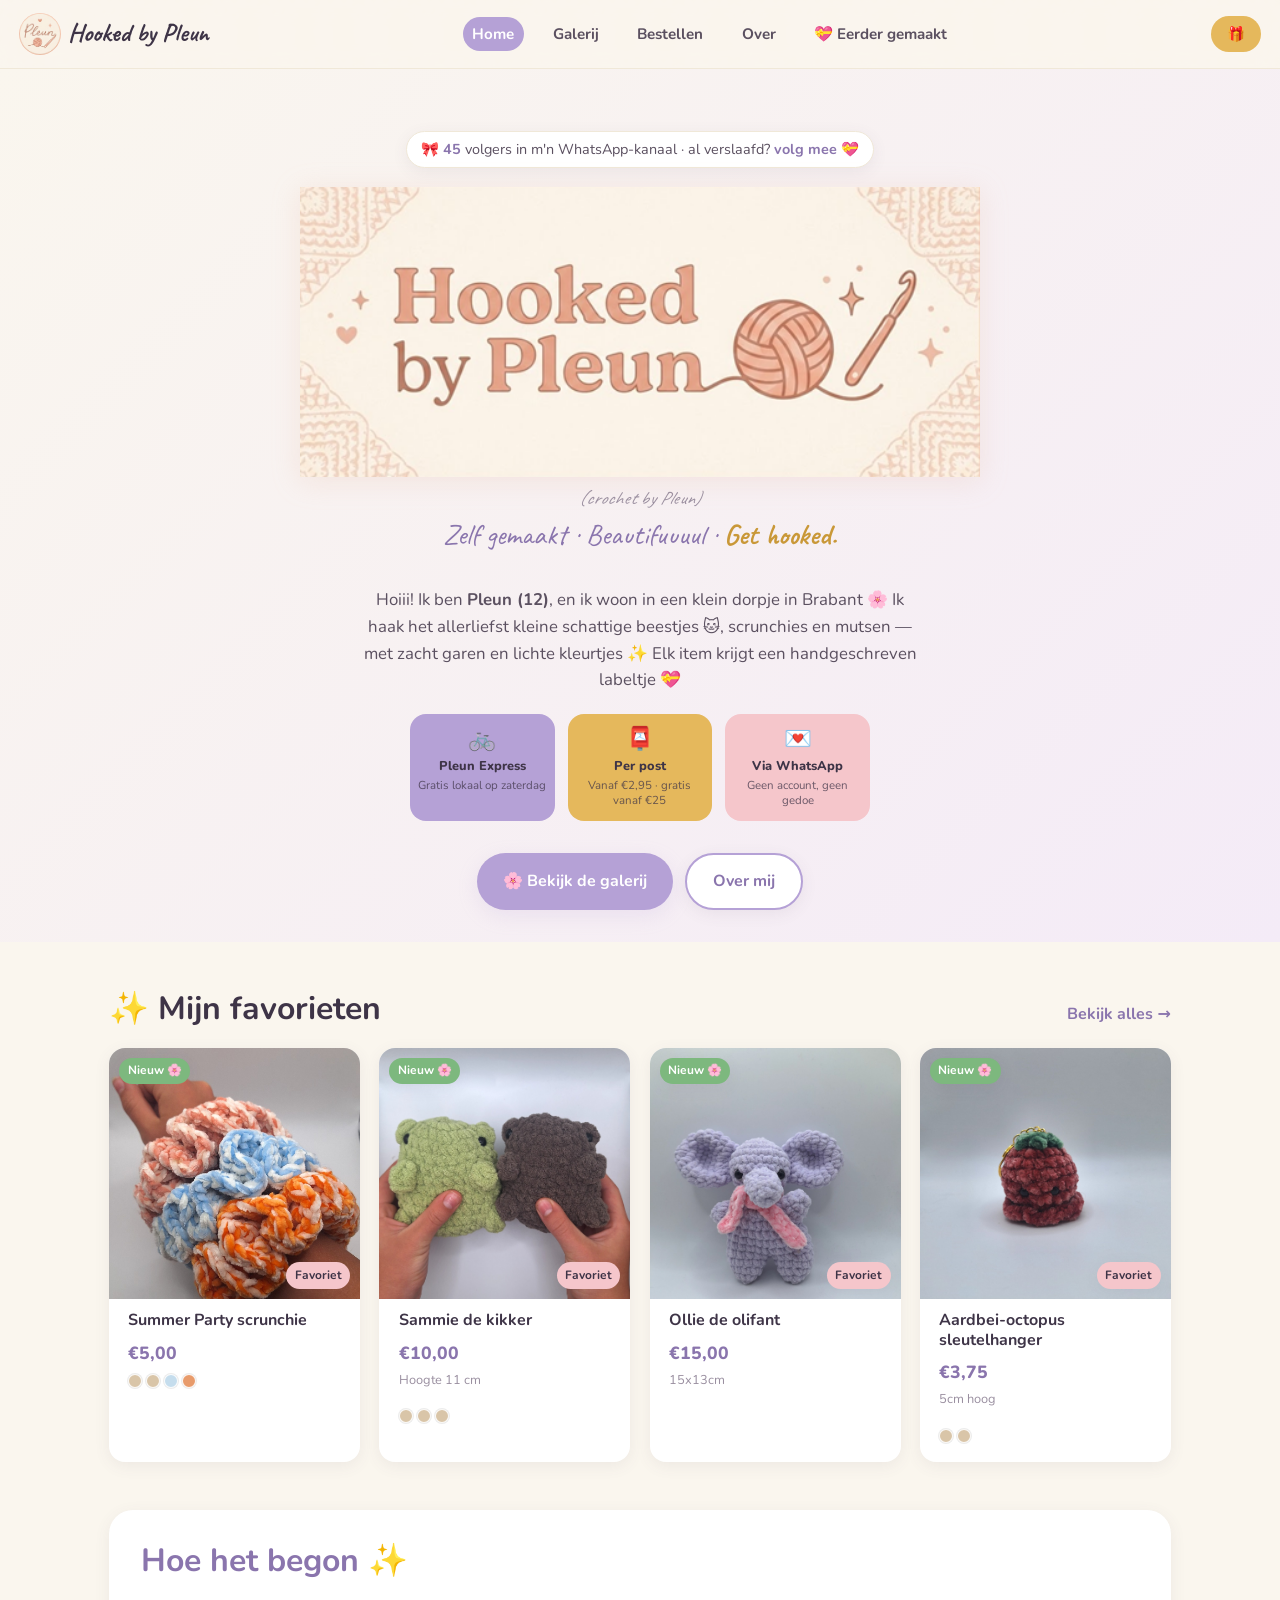
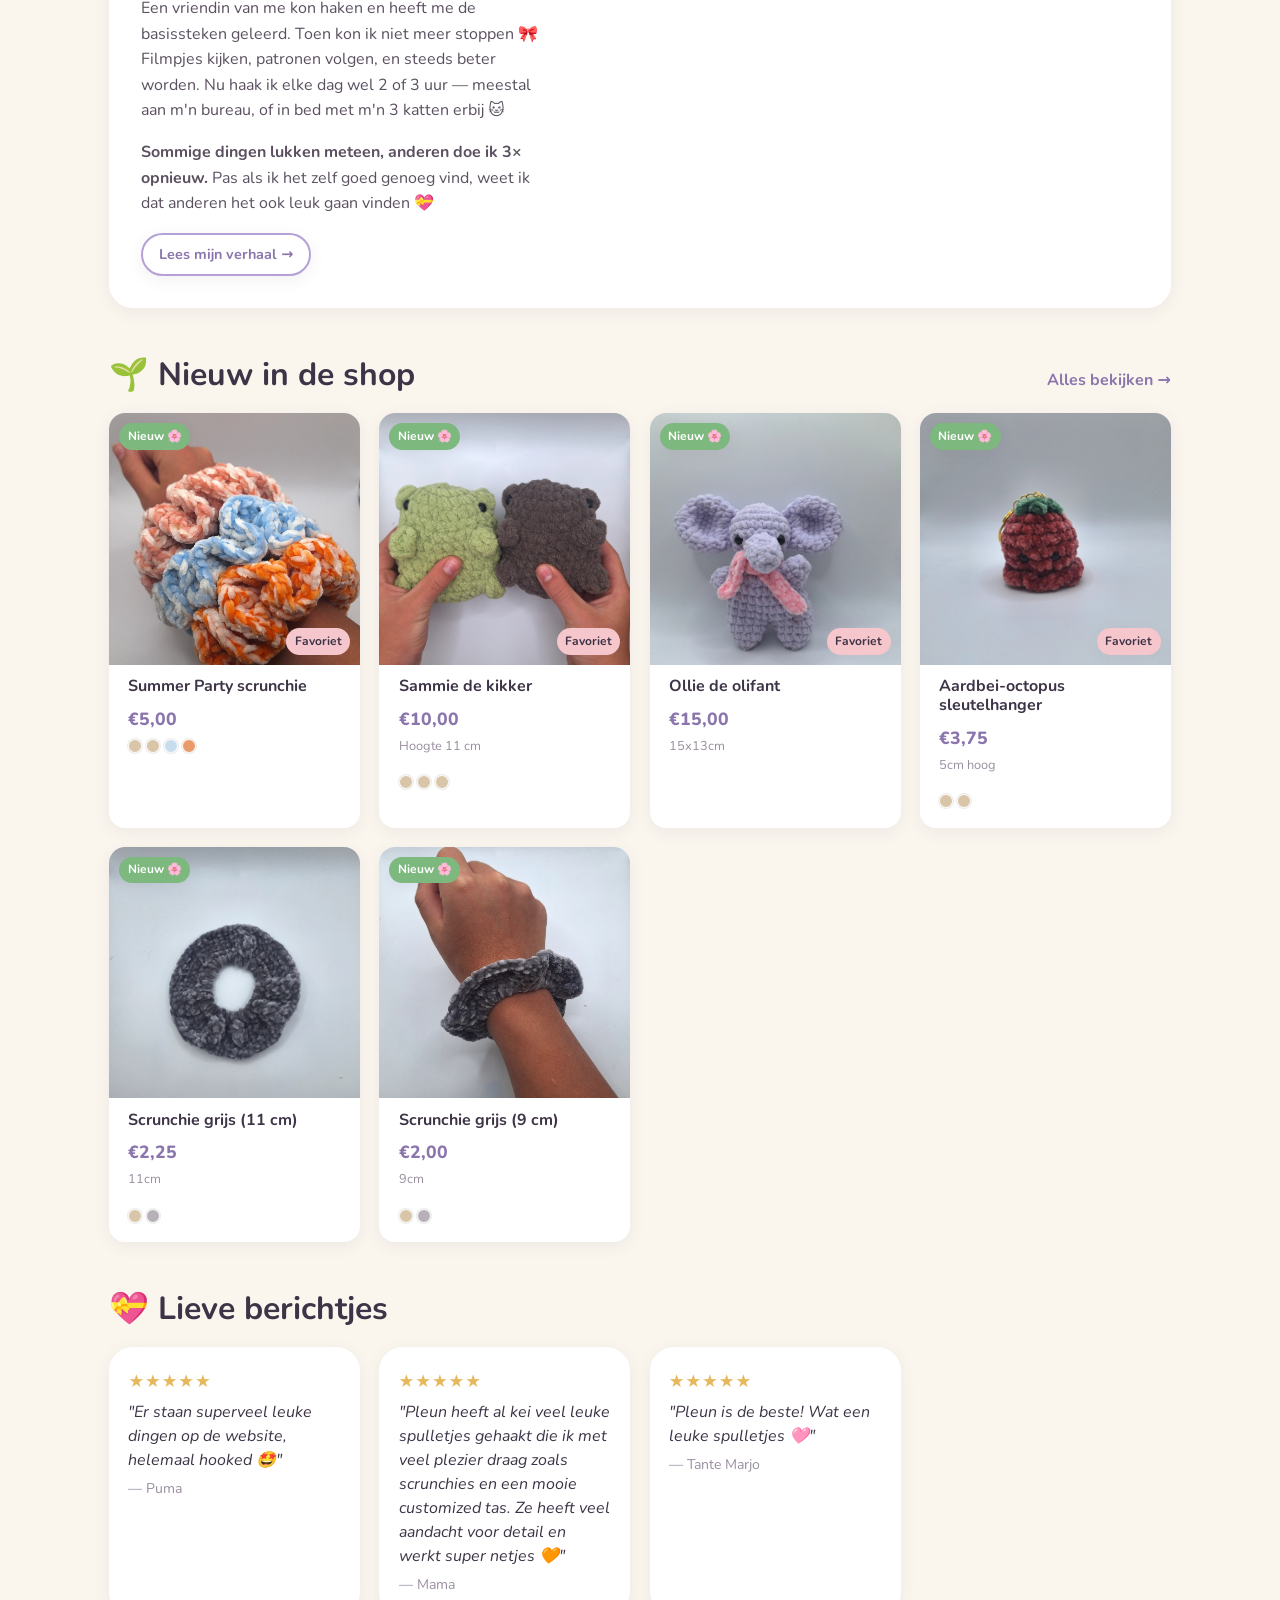
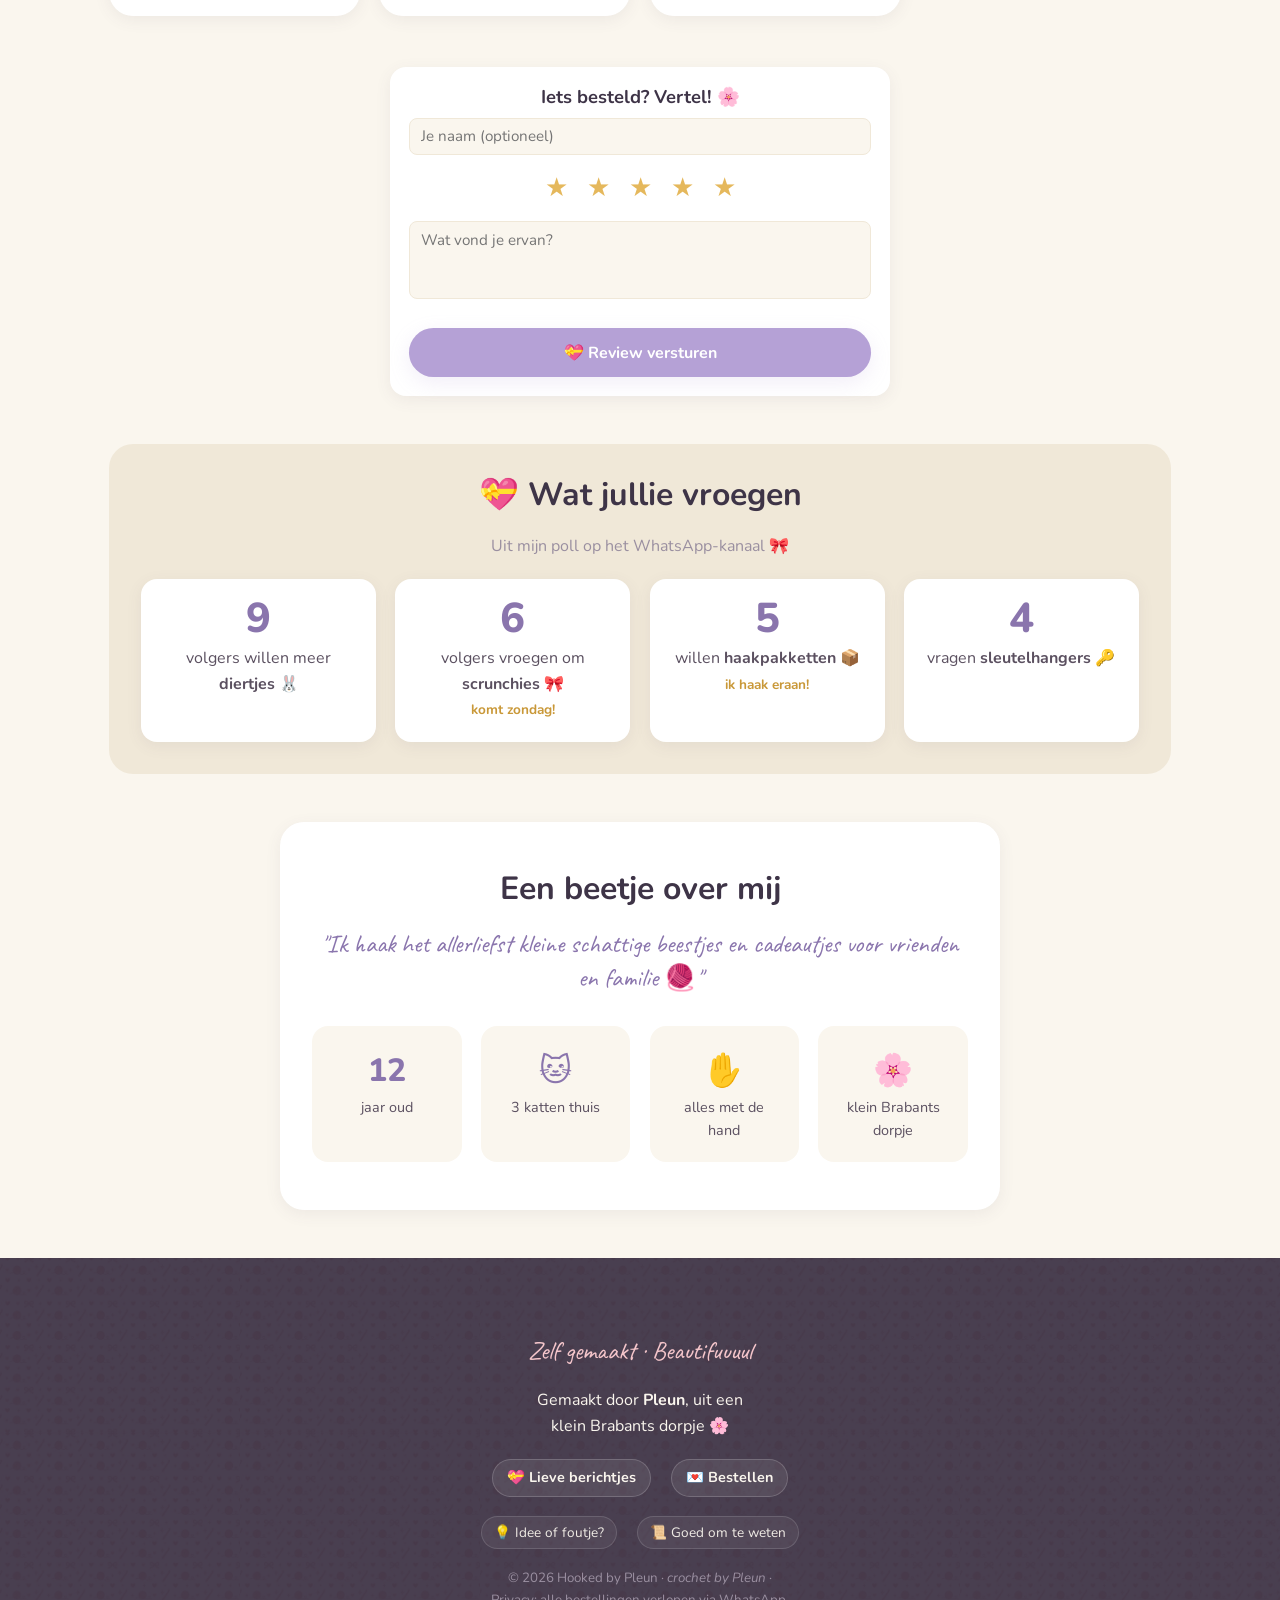
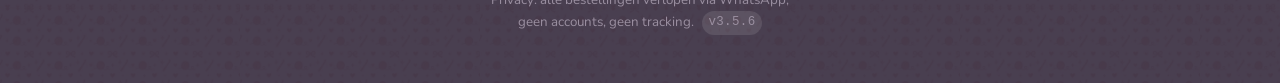
==== commit 7714fb84: "v3.5.6 — eenmalige import van oude KV-stats naar D1 Pleun vroeg: "zijn de oude stats nu verdwiunen?"" ====
--- a/index.html
+++ b/index.html
@@ -15,7 +15,7 @@
   <link rel="icon" type="image/png" href="img/branding/app-icon.png?v=4">
   <link rel="apple-touch-icon" href="img/branding/app-icon.png?v=4">
   <link rel="manifest" href="manifest.json">
-  <link rel="stylesheet" href="css/style.css?v=3.5.5">
+  <link rel="stylesheet" href="css/style.css?v=3.5.6">
   <link rel="preconnect" href="https://fonts.googleapis.com">
   <link rel="preconnect" href="https://fonts.gstatic.com" crossorigin>
   <link href="https://fonts.googleapis.com/css2?family=Nunito:wght@600;700;800&family=Caveat:wght@500;600;700&display=swap" rel="stylesheet">
@@ -189,16 +189,16 @@
       <a onclick="openIdeeenbus(); return false;" href="#">💡 Idee of foutje?</a>
       <a onclick="openDisclaimer(); return false;" href="#">📜 Goed om te weten</a>
     </div>
-    <small>© 2026 Hooked by Pleun · <em>crochet by Pleun</em> · Privacy: alle bestellingen verlopen via WhatsApp, geen accounts, geen tracking. <span class="version-tag">v3.5.5</span></small>
+    <small>© 2026 Hooked by Pleun · <em>crochet by Pleun</em> · Privacy: alle bestellingen verlopen via WhatsApp, geen accounts, geen tracking. <span class="version-tag">v3.5.6</span></small>
   </footer>
 
-  <script src="js/config.js?v=3.5.5"></script>
-  <script src="js/cart.js?v=3.5.5"></script>
-  <script src="js/postcode.js?v=3.5.5"></script>
-  <script src="js/app.js?v=3.5.5"></script>
-  <script src="js/modals.js?v=3.5.5"></script>
-  <script src="js/sw-register.js?v=3.5.5"></script>
-  <script src="js/tracker.js?v=3.5.5"></script>
+  <script src="js/config.js?v=3.5.6"></script>
+  <script src="js/cart.js?v=3.5.6"></script>
+  <script src="js/postcode.js?v=3.5.6"></script>
+  <script src="js/app.js?v=3.5.6"></script>
+  <script src="js/modals.js?v=3.5.6"></script>
+  <script src="js/sw-register.js?v=3.5.6"></script>
+  <script src="js/tracker.js?v=3.5.6"></script>
   <noscript><img src="https://crochet-by-pleun.thegaveryahoo.workers.dev/px.gif?t=pageview&p=/" alt="" width="1" height="1" style="position:absolute;left:-9999px;opacity:0"></noscript>
 </body>
 </html>
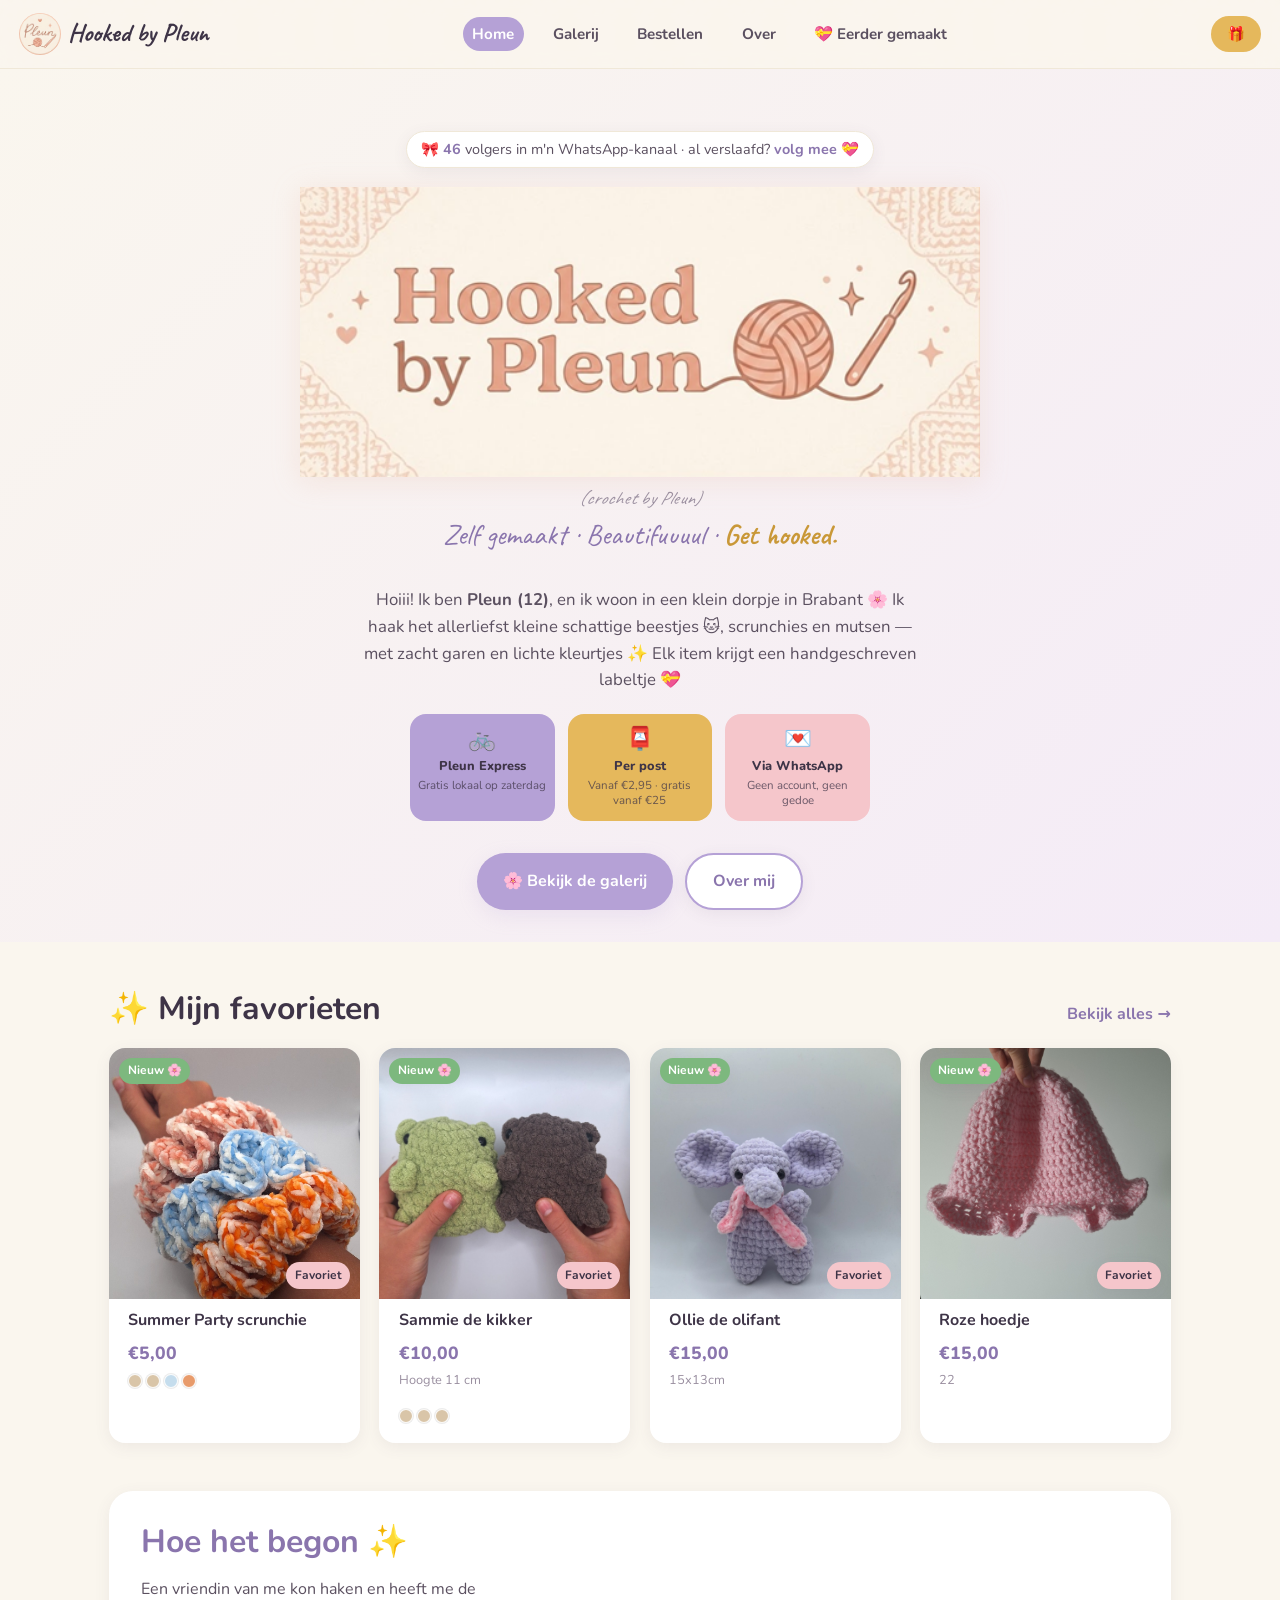
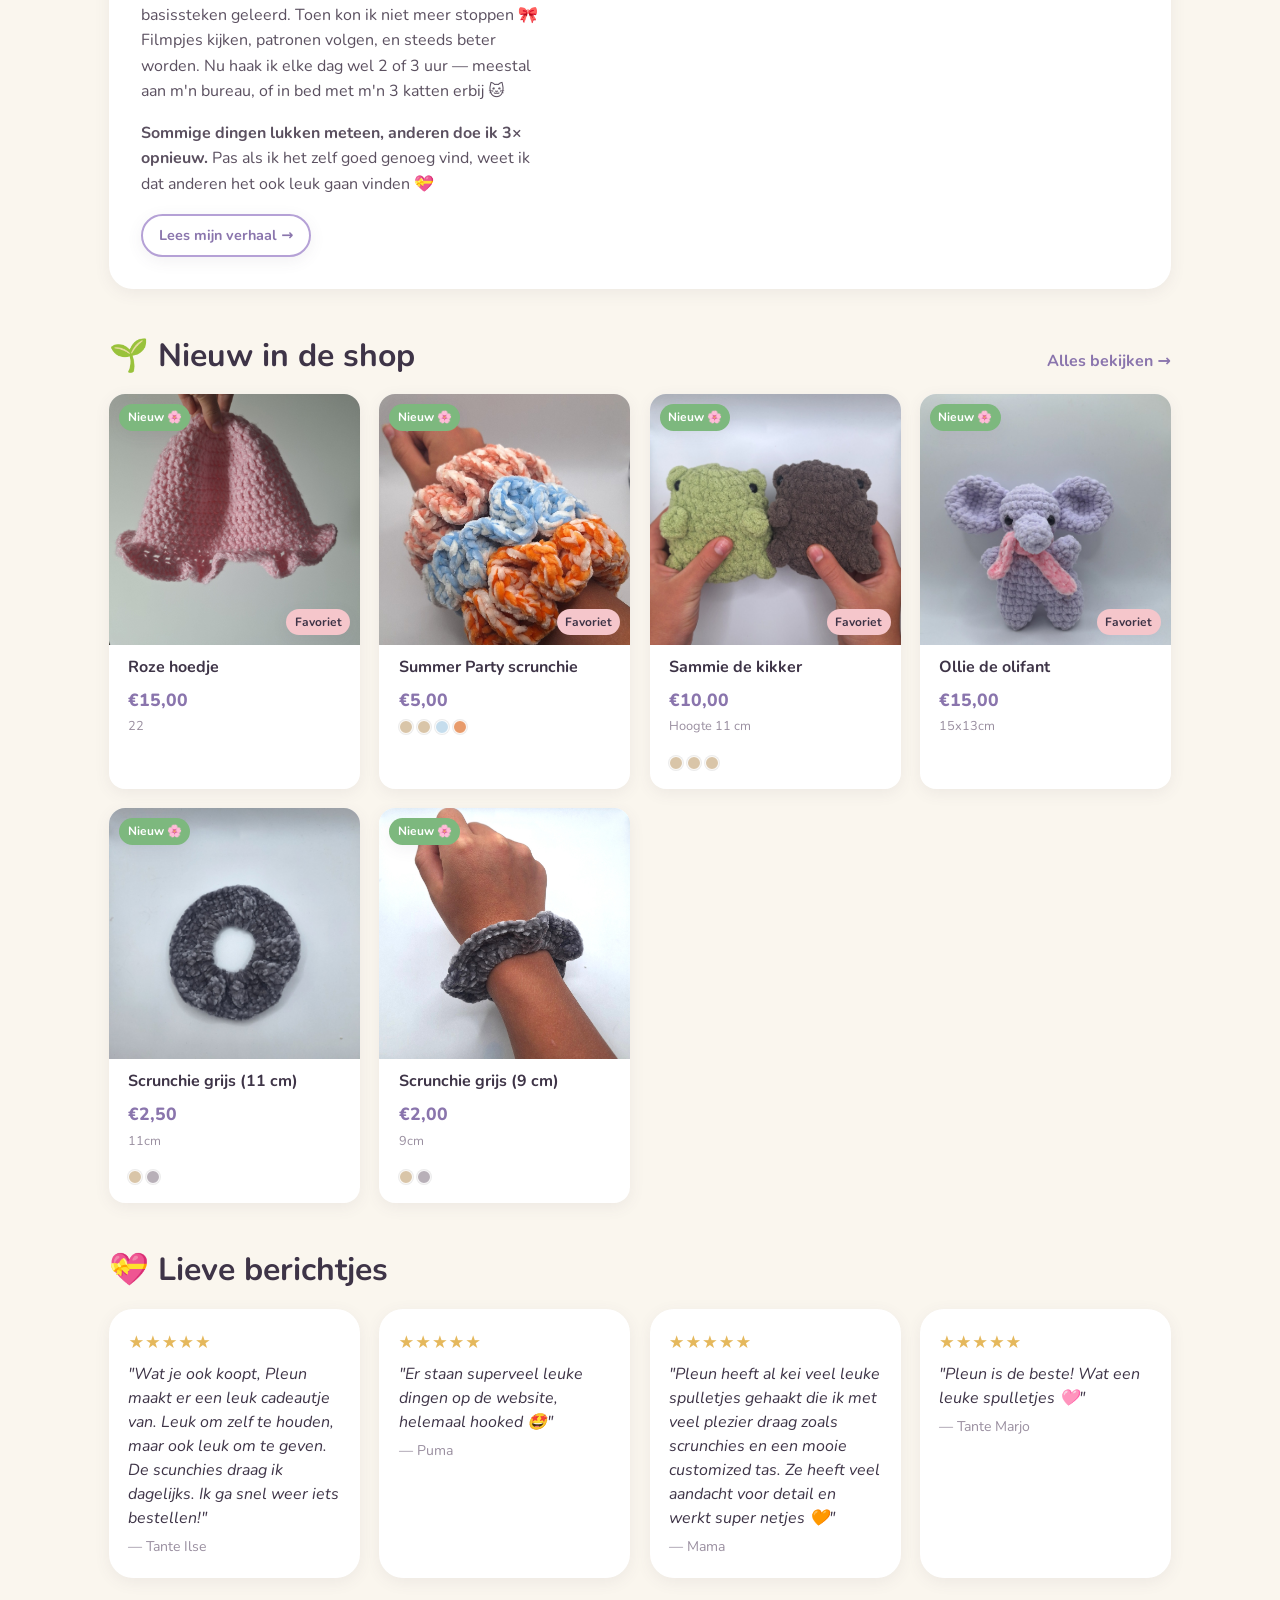
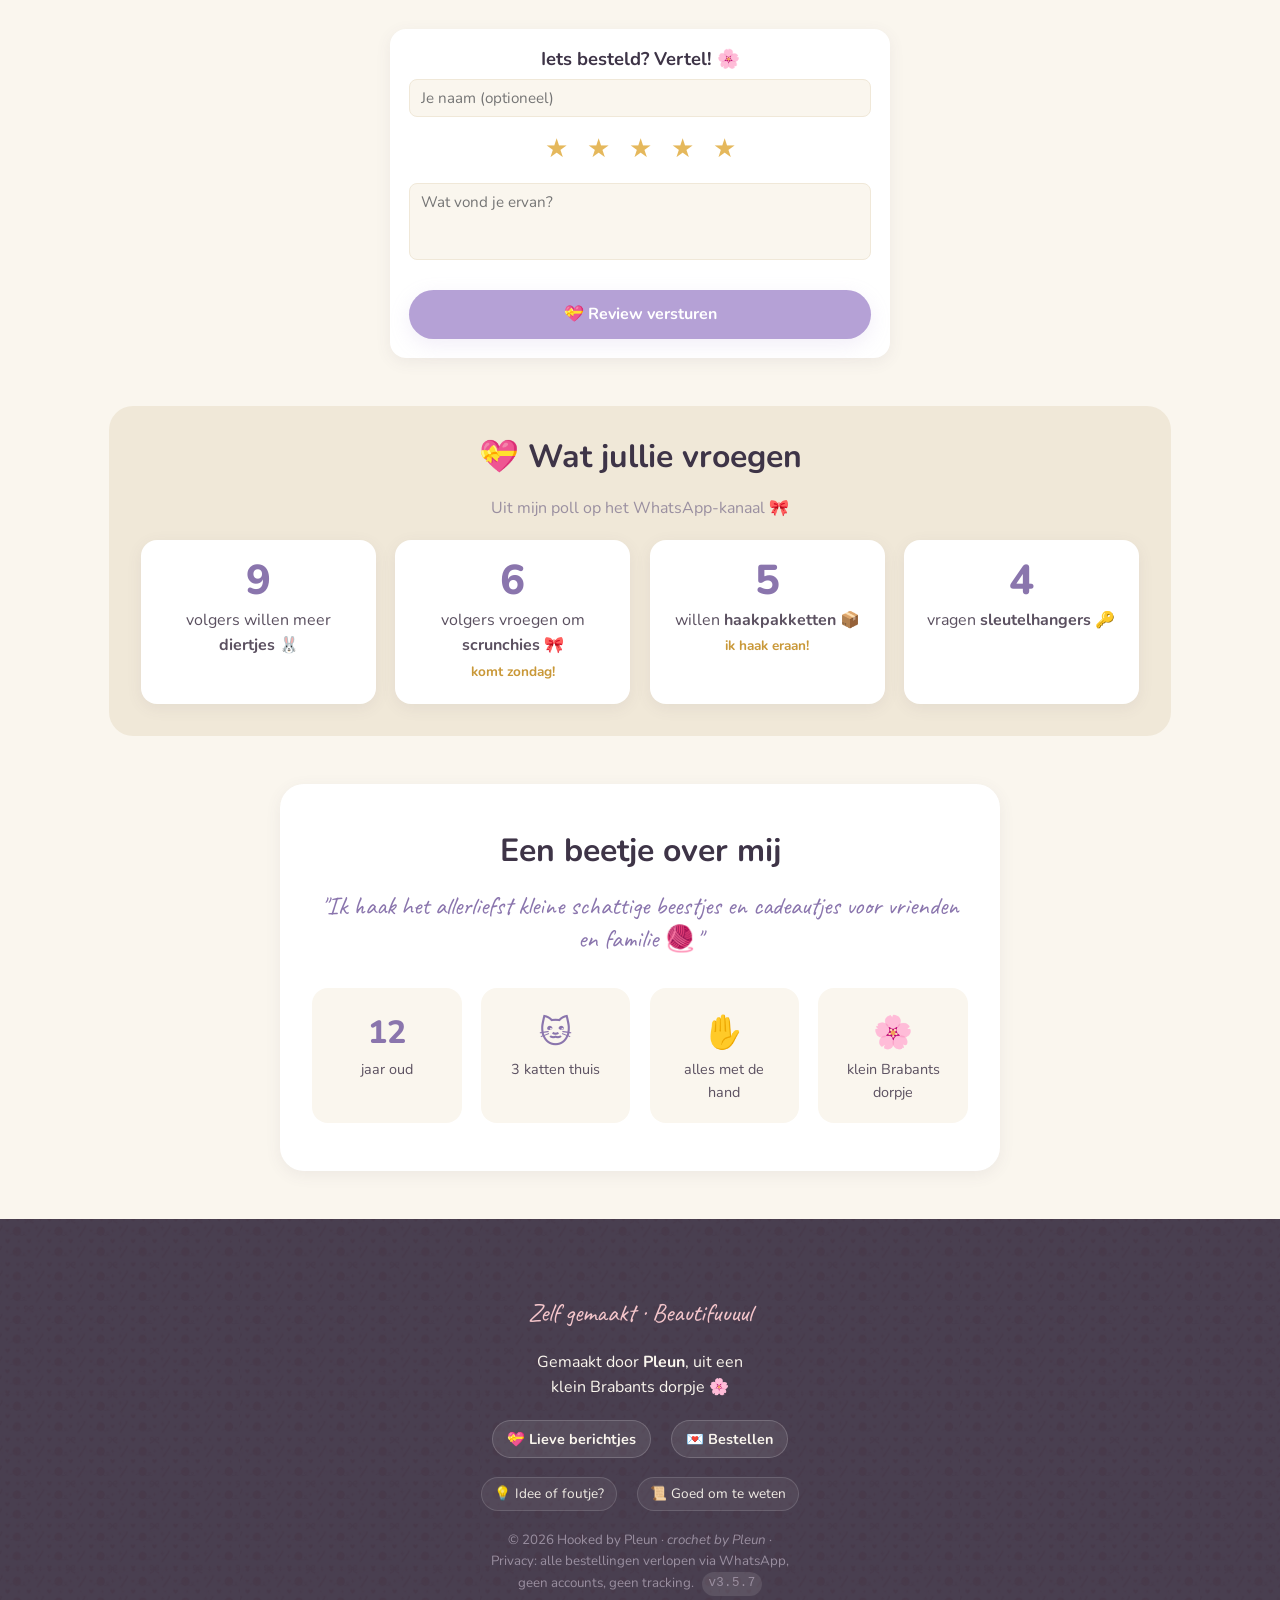
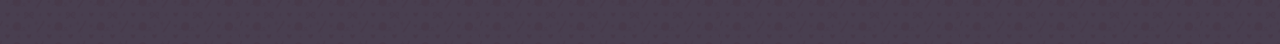
==== commit a26c7ceb: "v3.5.7 — AI fallback chain (Gemini → OpenRouter → Cloudflare AI) Pleun's Gemini-key hit maandelijkse" ====
--- a/index.html
+++ b/index.html
@@ -15,7 +15,7 @@
   <link rel="icon" type="image/png" href="img/branding/app-icon.png?v=4">
   <link rel="apple-touch-icon" href="img/branding/app-icon.png?v=4">
   <link rel="manifest" href="manifest.json">
-  <link rel="stylesheet" href="css/style.css?v=3.5.6">
+  <link rel="stylesheet" href="css/style.css?v=3.5.7">
   <link rel="preconnect" href="https://fonts.googleapis.com">
   <link rel="preconnect" href="https://fonts.gstatic.com" crossorigin>
   <link href="https://fonts.googleapis.com/css2?family=Nunito:wght@600;700;800&family=Caveat:wght@500;600;700&display=swap" rel="stylesheet">
@@ -189,16 +189,16 @@
       <a onclick="openIdeeenbus(); return false;" href="#">💡 Idee of foutje?</a>
       <a onclick="openDisclaimer(); return false;" href="#">📜 Goed om te weten</a>
     </div>
-    <small>© 2026 Hooked by Pleun · <em>crochet by Pleun</em> · Privacy: alle bestellingen verlopen via WhatsApp, geen accounts, geen tracking. <span class="version-tag">v3.5.6</span></small>
+    <small>© 2026 Hooked by Pleun · <em>crochet by Pleun</em> · Privacy: alle bestellingen verlopen via WhatsApp, geen accounts, geen tracking. <span class="version-tag">v3.5.7</span></small>
   </footer>
 
-  <script src="js/config.js?v=3.5.6"></script>
-  <script src="js/cart.js?v=3.5.6"></script>
-  <script src="js/postcode.js?v=3.5.6"></script>
-  <script src="js/app.js?v=3.5.6"></script>
-  <script src="js/modals.js?v=3.5.6"></script>
-  <script src="js/sw-register.js?v=3.5.6"></script>
-  <script src="js/tracker.js?v=3.5.6"></script>
+  <script src="js/config.js?v=3.5.7"></script>
+  <script src="js/cart.js?v=3.5.7"></script>
+  <script src="js/postcode.js?v=3.5.7"></script>
+  <script src="js/app.js?v=3.5.7"></script>
+  <script src="js/modals.js?v=3.5.7"></script>
+  <script src="js/sw-register.js?v=3.5.7"></script>
+  <script src="js/tracker.js?v=3.5.7"></script>
   <noscript><img src="https://crochet-by-pleun.thegaveryahoo.workers.dev/px.gif?t=pageview&p=/" alt="" width="1" height="1" style="position:absolute;left:-9999px;opacity:0"></noscript>
 </body>
 </html>
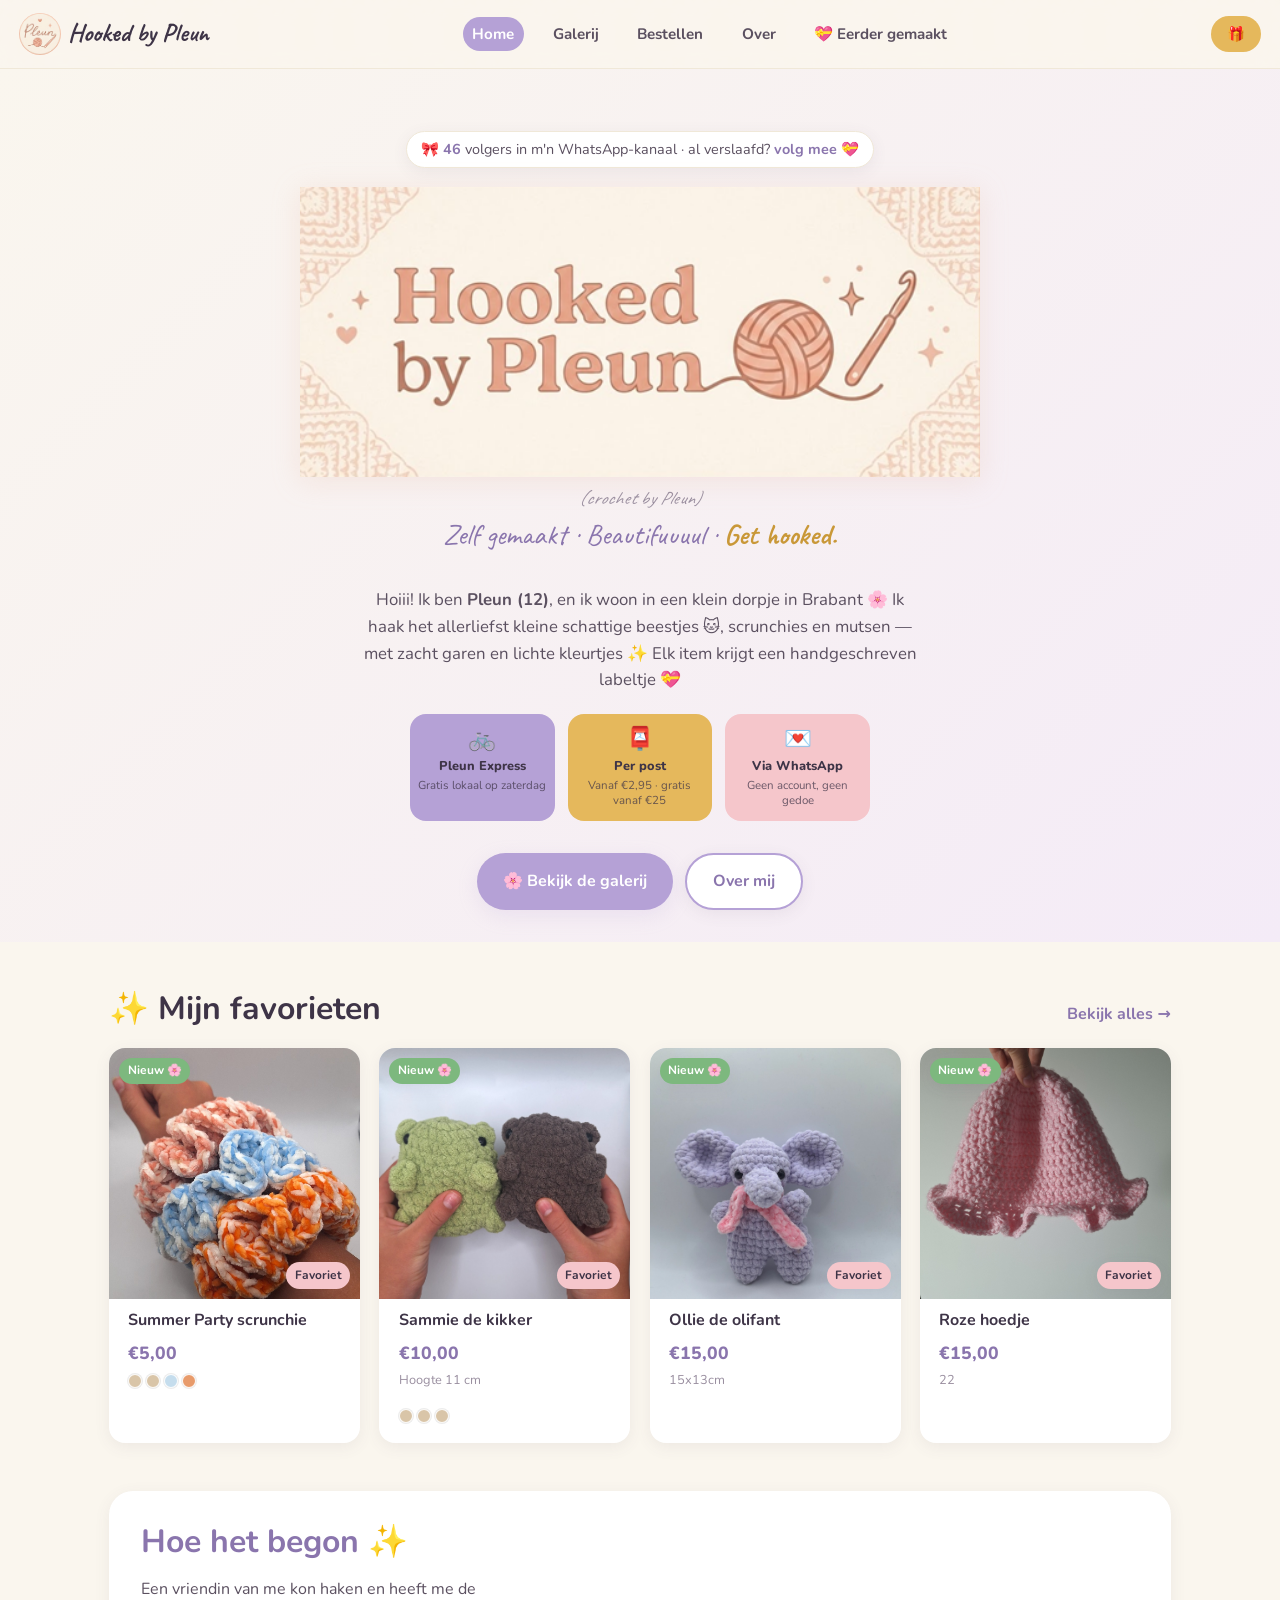
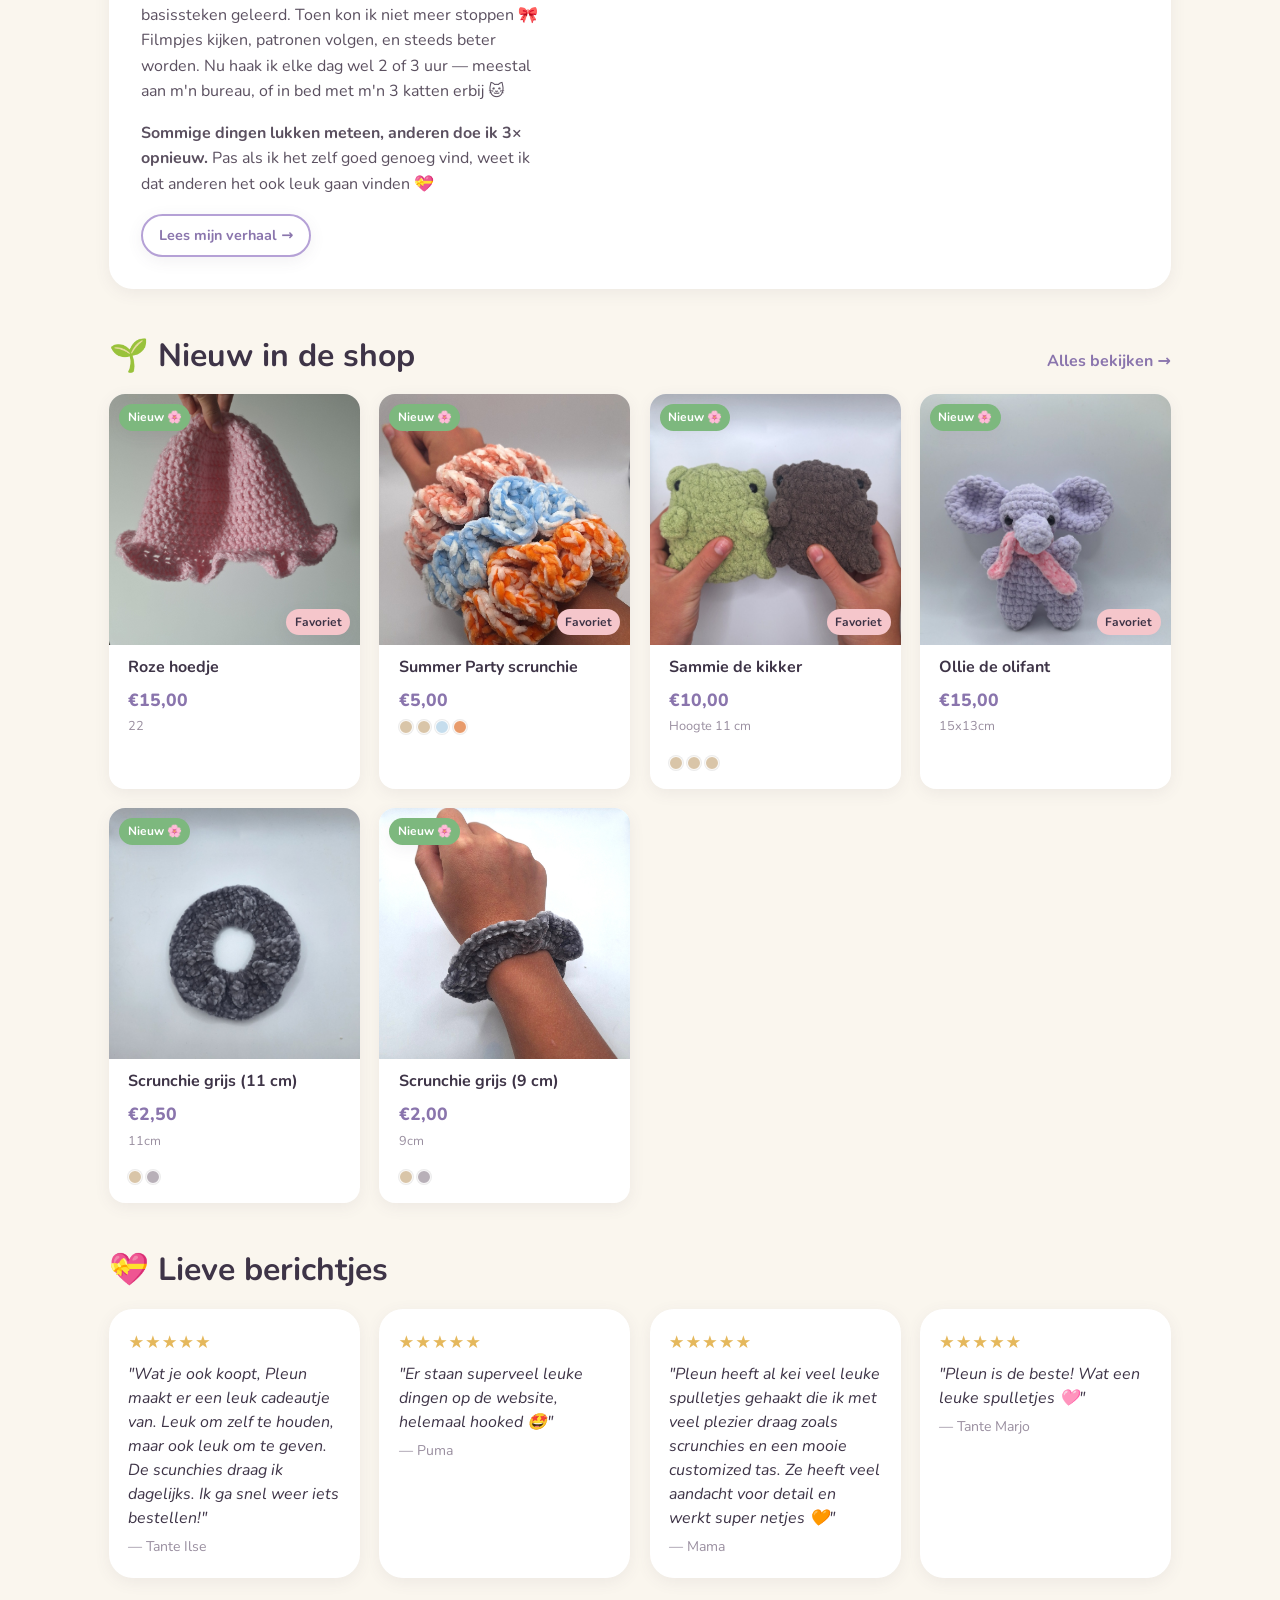
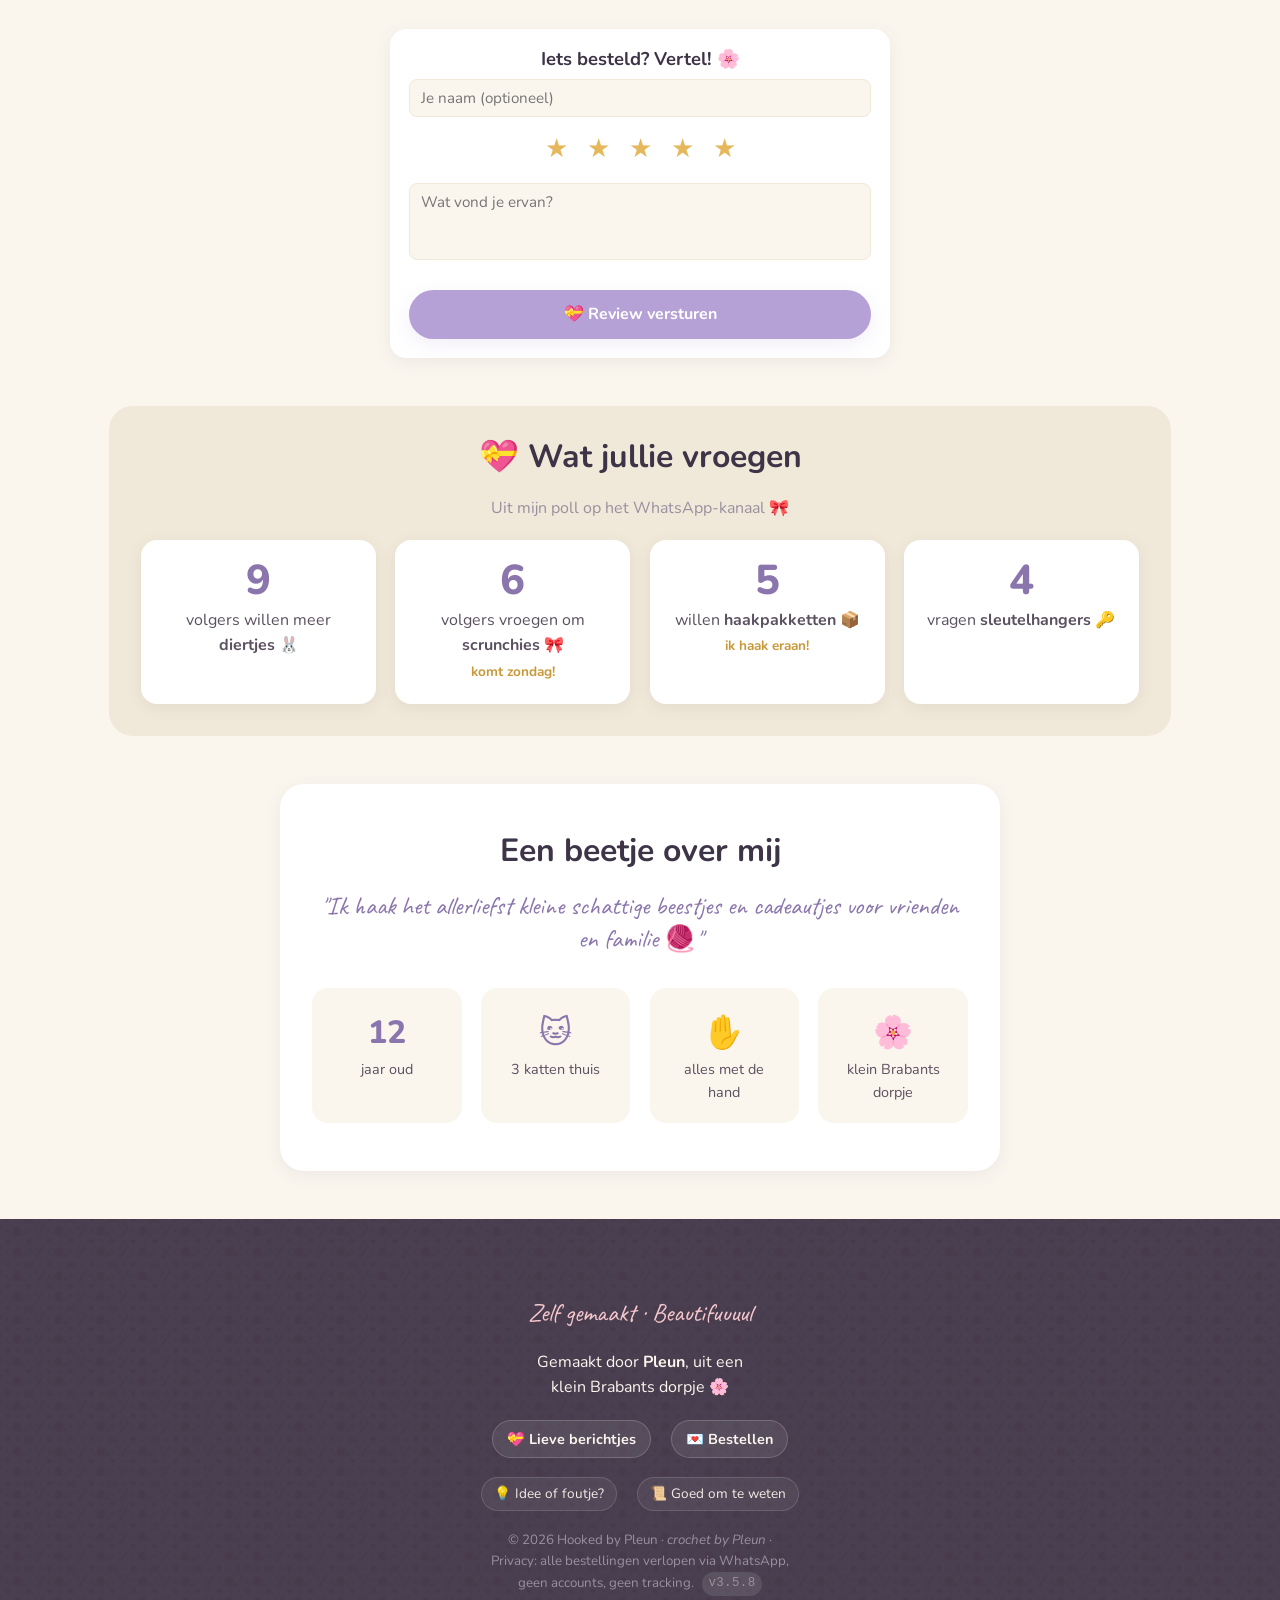
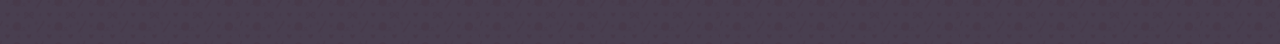
==== commit 24fa7c0f: "v3.5.8 — AI fallback: validate response, skip onvolledige antwoorden Pleun's feedback: bij nieuw ite" ====
--- a/index.html
+++ b/index.html
@@ -15,7 +15,7 @@
   <link rel="icon" type="image/png" href="img/branding/app-icon.png?v=4">
   <link rel="apple-touch-icon" href="img/branding/app-icon.png?v=4">
   <link rel="manifest" href="manifest.json">
-  <link rel="stylesheet" href="css/style.css?v=3.5.7">
+  <link rel="stylesheet" href="css/style.css?v=3.5.8">
   <link rel="preconnect" href="https://fonts.googleapis.com">
   <link rel="preconnect" href="https://fonts.gstatic.com" crossorigin>
   <link href="https://fonts.googleapis.com/css2?family=Nunito:wght@600;700;800&family=Caveat:wght@500;600;700&display=swap" rel="stylesheet">
@@ -189,16 +189,16 @@
       <a onclick="openIdeeenbus(); return false;" href="#">💡 Idee of foutje?</a>
       <a onclick="openDisclaimer(); return false;" href="#">📜 Goed om te weten</a>
     </div>
-    <small>© 2026 Hooked by Pleun · <em>crochet by Pleun</em> · Privacy: alle bestellingen verlopen via WhatsApp, geen accounts, geen tracking. <span class="version-tag">v3.5.7</span></small>
+    <small>© 2026 Hooked by Pleun · <em>crochet by Pleun</em> · Privacy: alle bestellingen verlopen via WhatsApp, geen accounts, geen tracking. <span class="version-tag">v3.5.8</span></small>
   </footer>
 
-  <script src="js/config.js?v=3.5.7"></script>
-  <script src="js/cart.js?v=3.5.7"></script>
-  <script src="js/postcode.js?v=3.5.7"></script>
-  <script src="js/app.js?v=3.5.7"></script>
-  <script src="js/modals.js?v=3.5.7"></script>
-  <script src="js/sw-register.js?v=3.5.7"></script>
-  <script src="js/tracker.js?v=3.5.7"></script>
+  <script src="js/config.js?v=3.5.8"></script>
+  <script src="js/cart.js?v=3.5.8"></script>
+  <script src="js/postcode.js?v=3.5.8"></script>
+  <script src="js/app.js?v=3.5.8"></script>
+  <script src="js/modals.js?v=3.5.8"></script>
+  <script src="js/sw-register.js?v=3.5.8"></script>
+  <script src="js/tracker.js?v=3.5.8"></script>
   <noscript><img src="https://crochet-by-pleun.thegaveryahoo.workers.dev/px.gif?t=pageview&p=/" alt="" width="1" height="1" style="position:absolute;left:-9999px;opacity:0"></noscript>
 </body>
 </html>
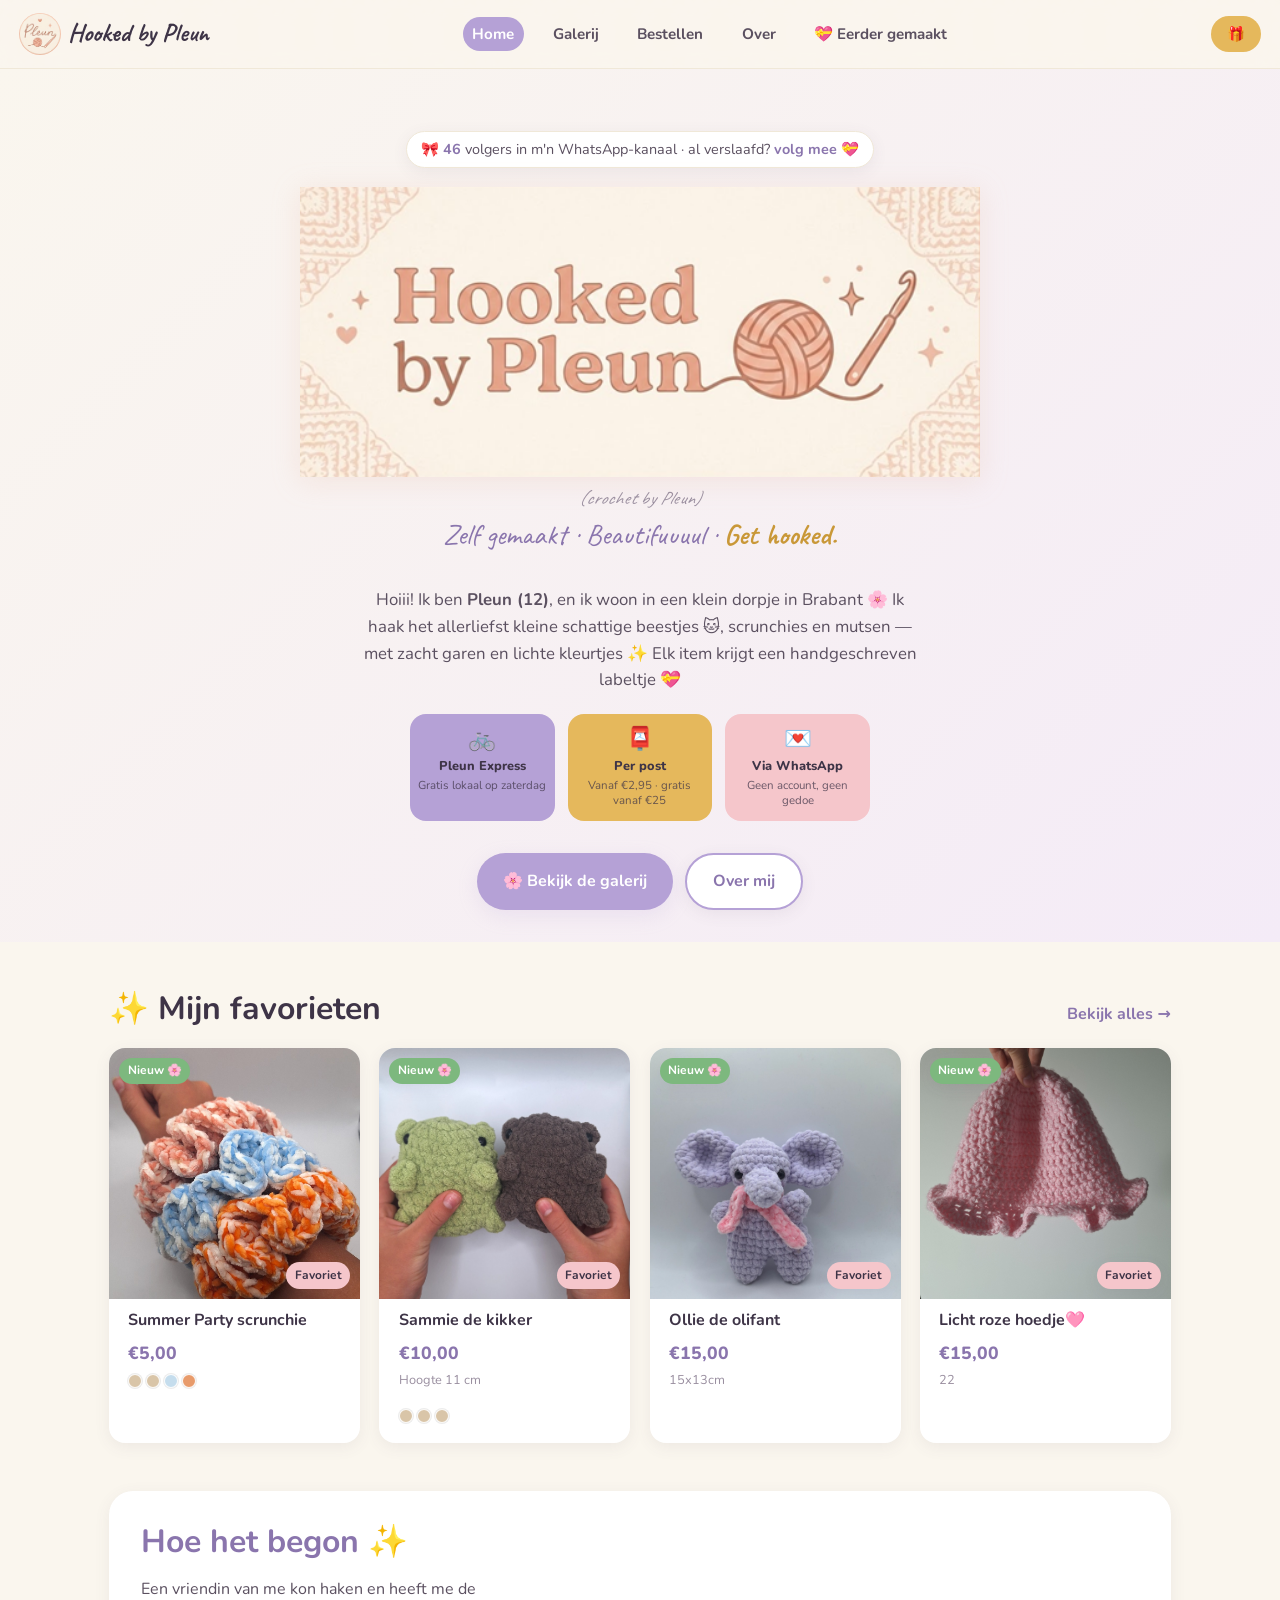
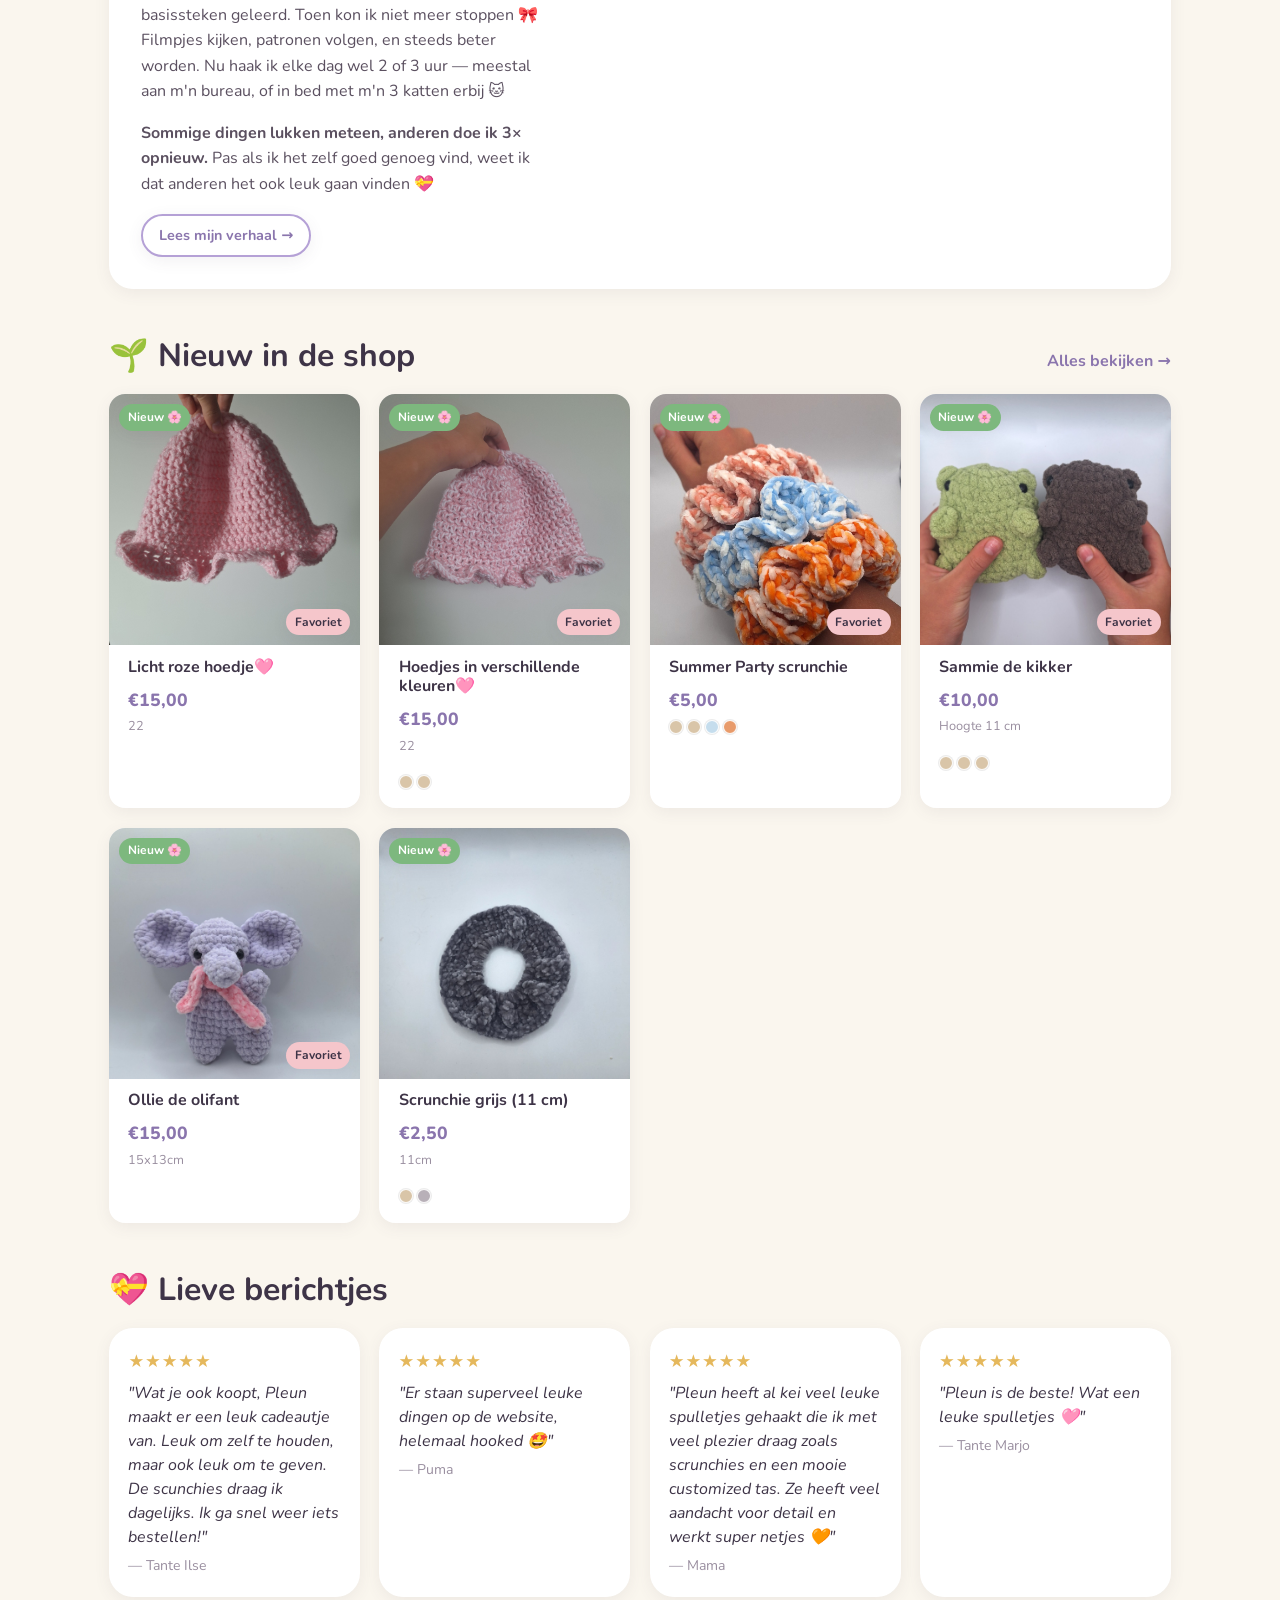
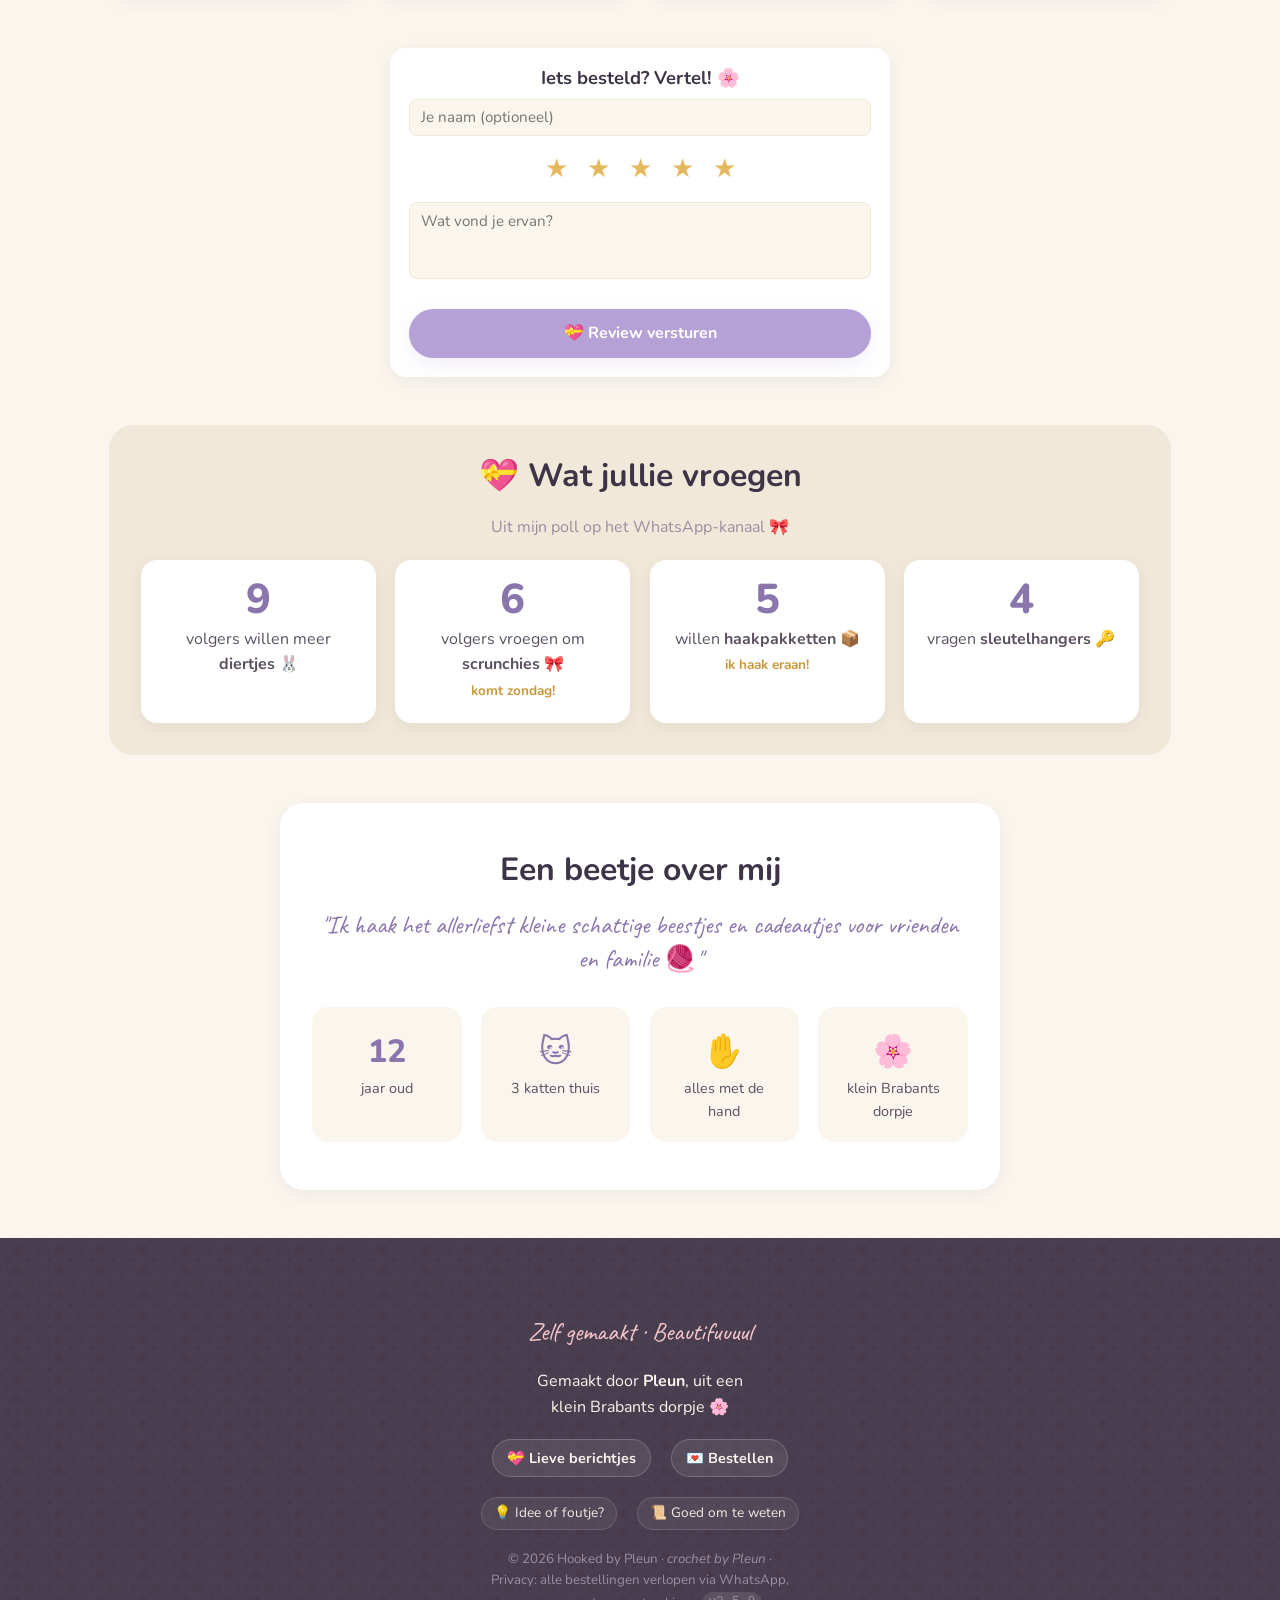
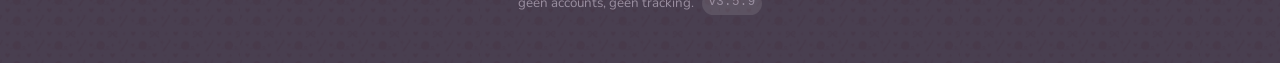
==== commit 8eb5df8c: "v3.5.9 — AI fallback fail-tolerant + actuele modellen ROOT CAUSE van Pleun's "AI werkt niet": OpenRo" ====
--- a/index.html
+++ b/index.html
@@ -15,7 +15,7 @@
   <link rel="icon" type="image/png" href="img/branding/app-icon.png?v=4">
   <link rel="apple-touch-icon" href="img/branding/app-icon.png?v=4">
   <link rel="manifest" href="manifest.json">
-  <link rel="stylesheet" href="css/style.css?v=3.5.8">
+  <link rel="stylesheet" href="css/style.css?v=3.5.9">
   <link rel="preconnect" href="https://fonts.googleapis.com">
   <link rel="preconnect" href="https://fonts.gstatic.com" crossorigin>
   <link href="https://fonts.googleapis.com/css2?family=Nunito:wght@600;700;800&family=Caveat:wght@500;600;700&display=swap" rel="stylesheet">
@@ -189,16 +189,16 @@
       <a onclick="openIdeeenbus(); return false;" href="#">💡 Idee of foutje?</a>
       <a onclick="openDisclaimer(); return false;" href="#">📜 Goed om te weten</a>
     </div>
-    <small>© 2026 Hooked by Pleun · <em>crochet by Pleun</em> · Privacy: alle bestellingen verlopen via WhatsApp, geen accounts, geen tracking. <span class="version-tag">v3.5.8</span></small>
+    <small>© 2026 Hooked by Pleun · <em>crochet by Pleun</em> · Privacy: alle bestellingen verlopen via WhatsApp, geen accounts, geen tracking. <span class="version-tag">v3.5.9</span></small>
   </footer>
 
-  <script src="js/config.js?v=3.5.8"></script>
-  <script src="js/cart.js?v=3.5.8"></script>
-  <script src="js/postcode.js?v=3.5.8"></script>
-  <script src="js/app.js?v=3.5.8"></script>
-  <script src="js/modals.js?v=3.5.8"></script>
-  <script src="js/sw-register.js?v=3.5.8"></script>
-  <script src="js/tracker.js?v=3.5.8"></script>
+  <script src="js/config.js?v=3.5.9"></script>
+  <script src="js/cart.js?v=3.5.9"></script>
+  <script src="js/postcode.js?v=3.5.9"></script>
+  <script src="js/app.js?v=3.5.9"></script>
+  <script src="js/modals.js?v=3.5.9"></script>
+  <script src="js/sw-register.js?v=3.5.9"></script>
+  <script src="js/tracker.js?v=3.5.9"></script>
   <noscript><img src="https://crochet-by-pleun.thegaveryahoo.workers.dev/px.gif?t=pageview&p=/" alt="" width="1" height="1" style="position:absolute;left:-9999px;opacity:0"></noscript>
 </body>
 </html>
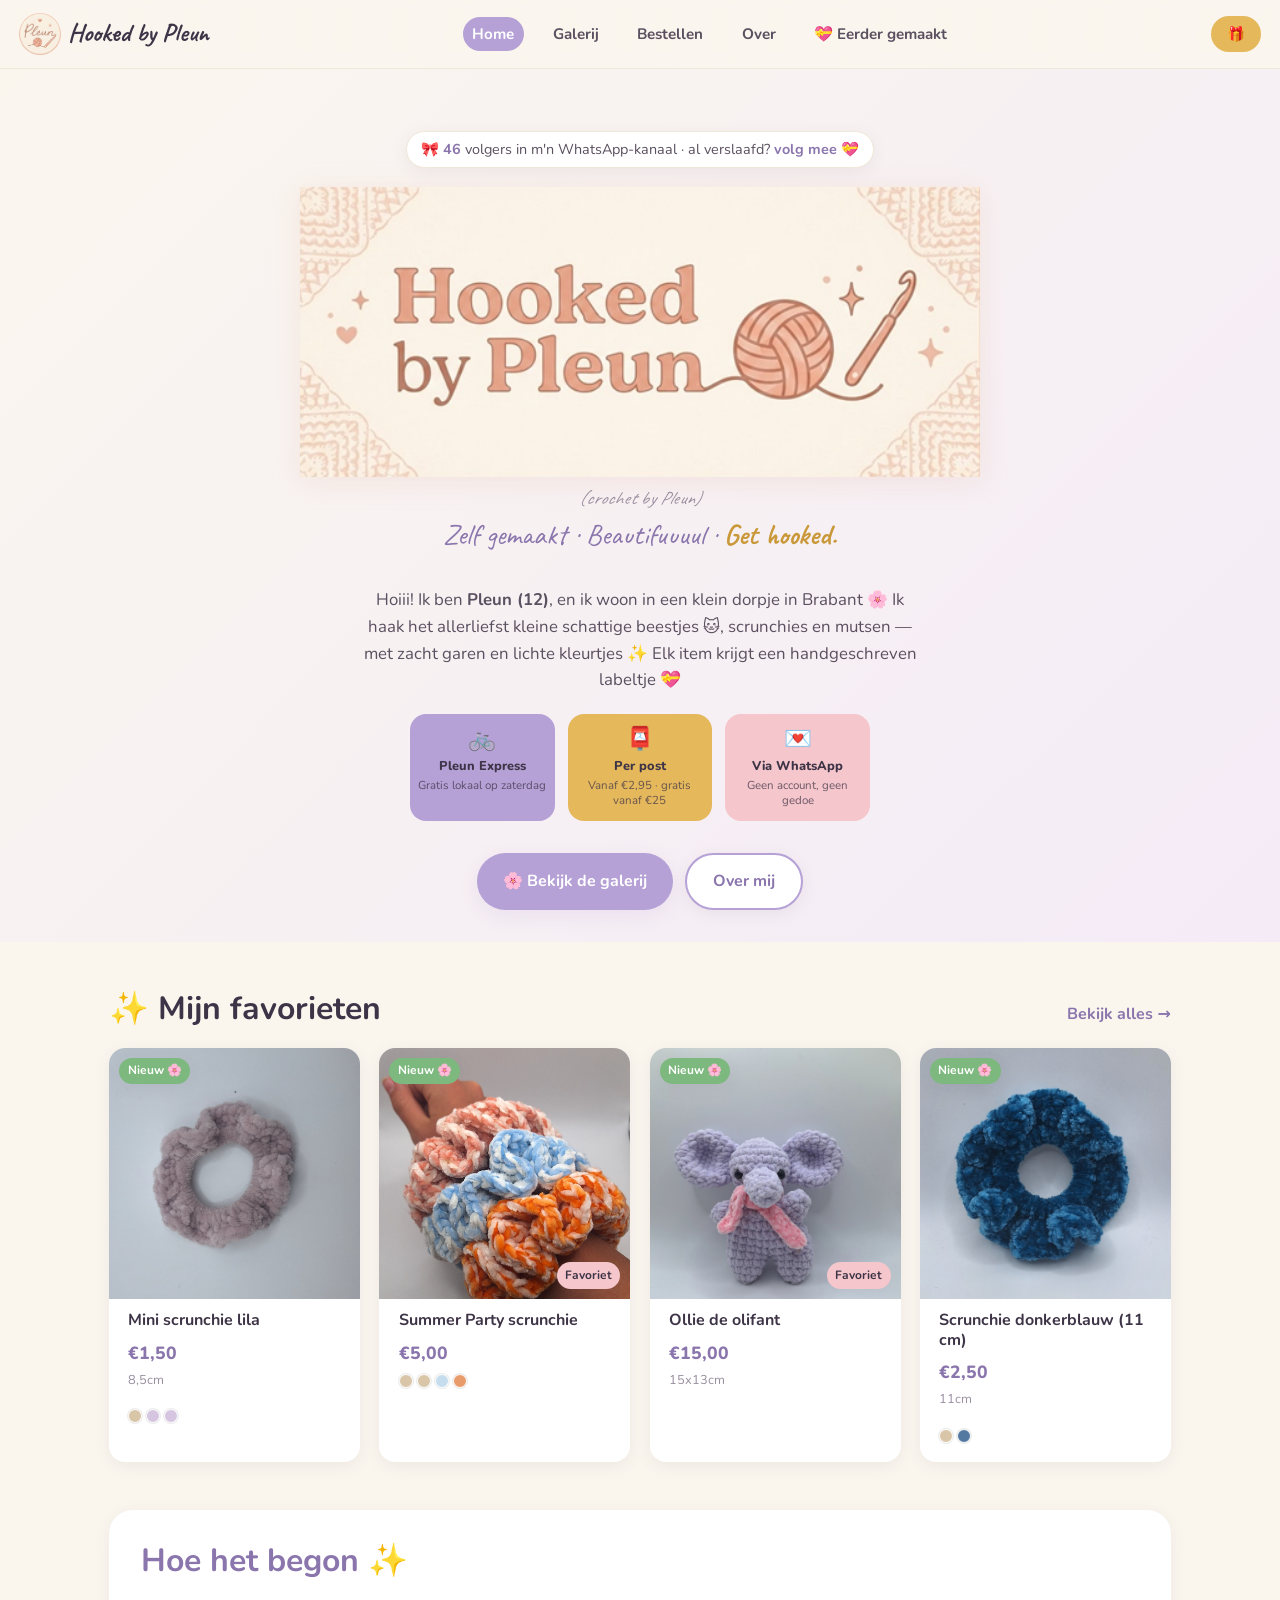
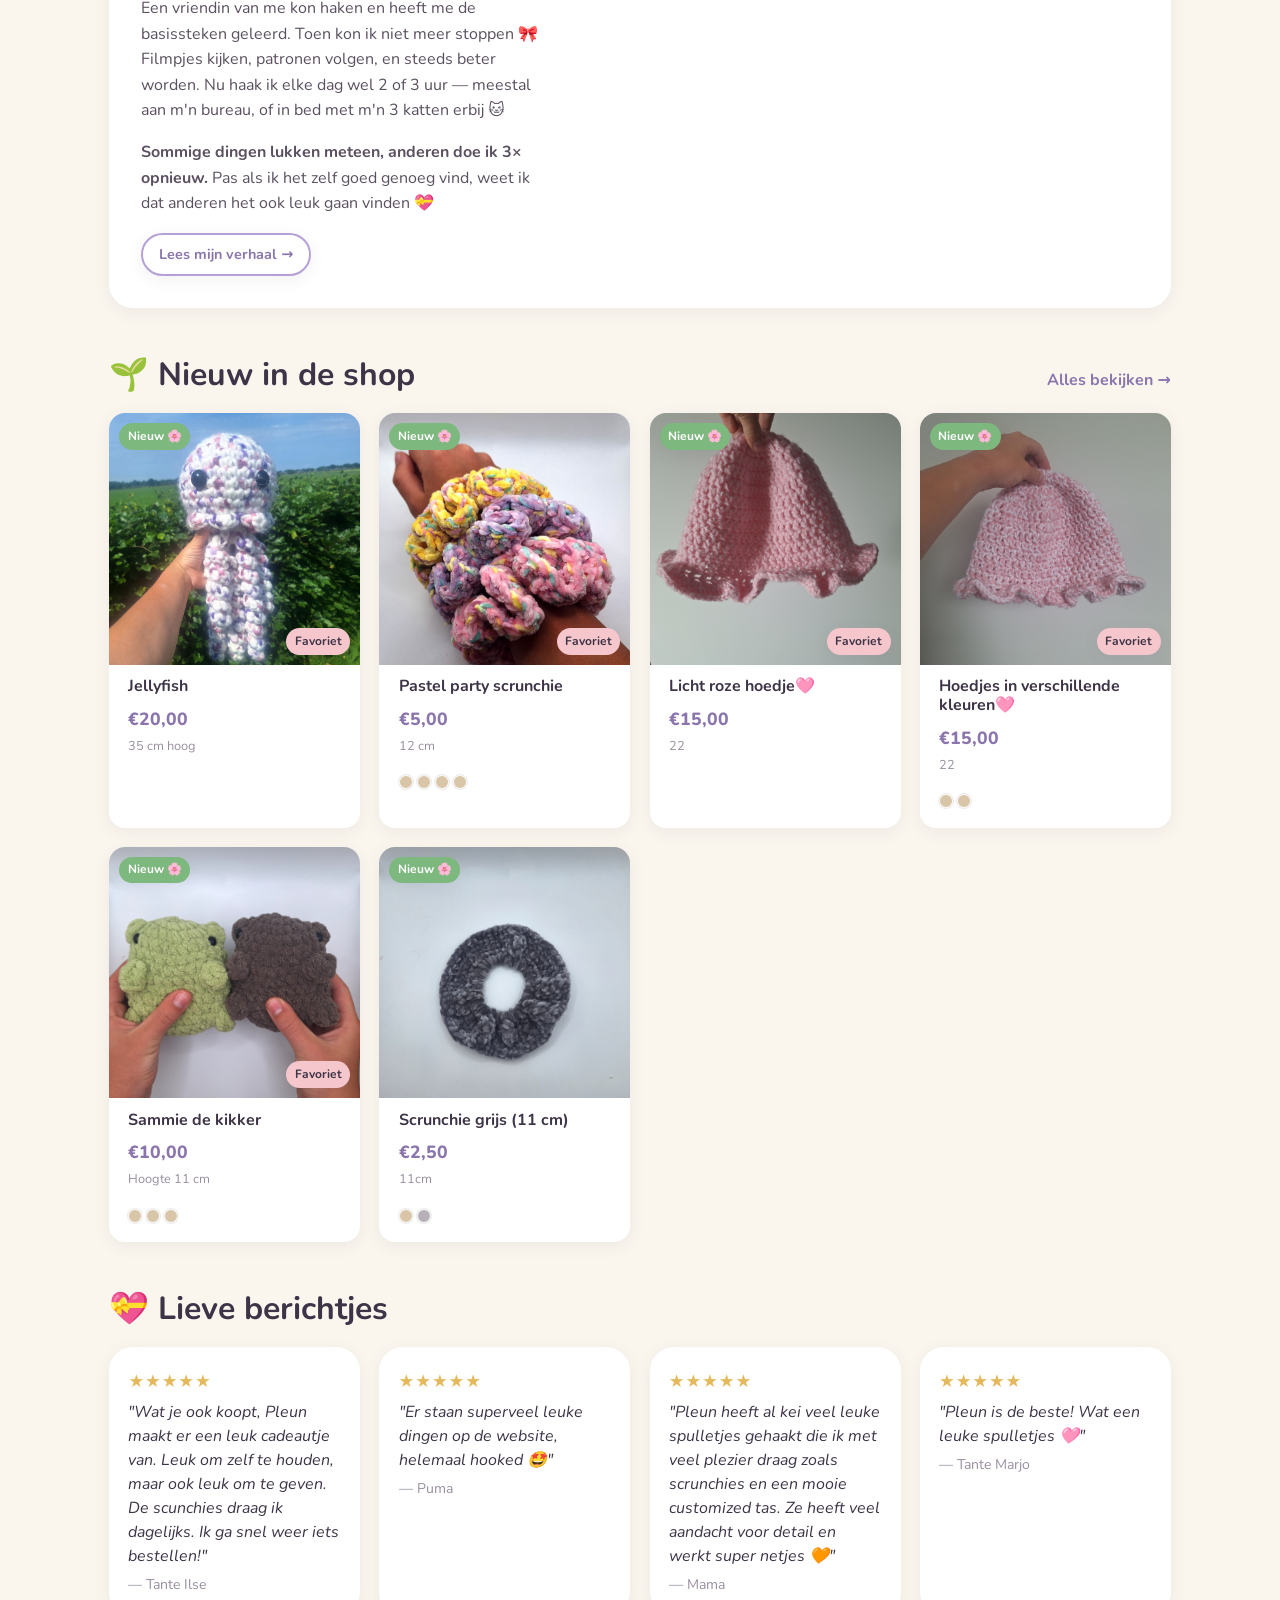
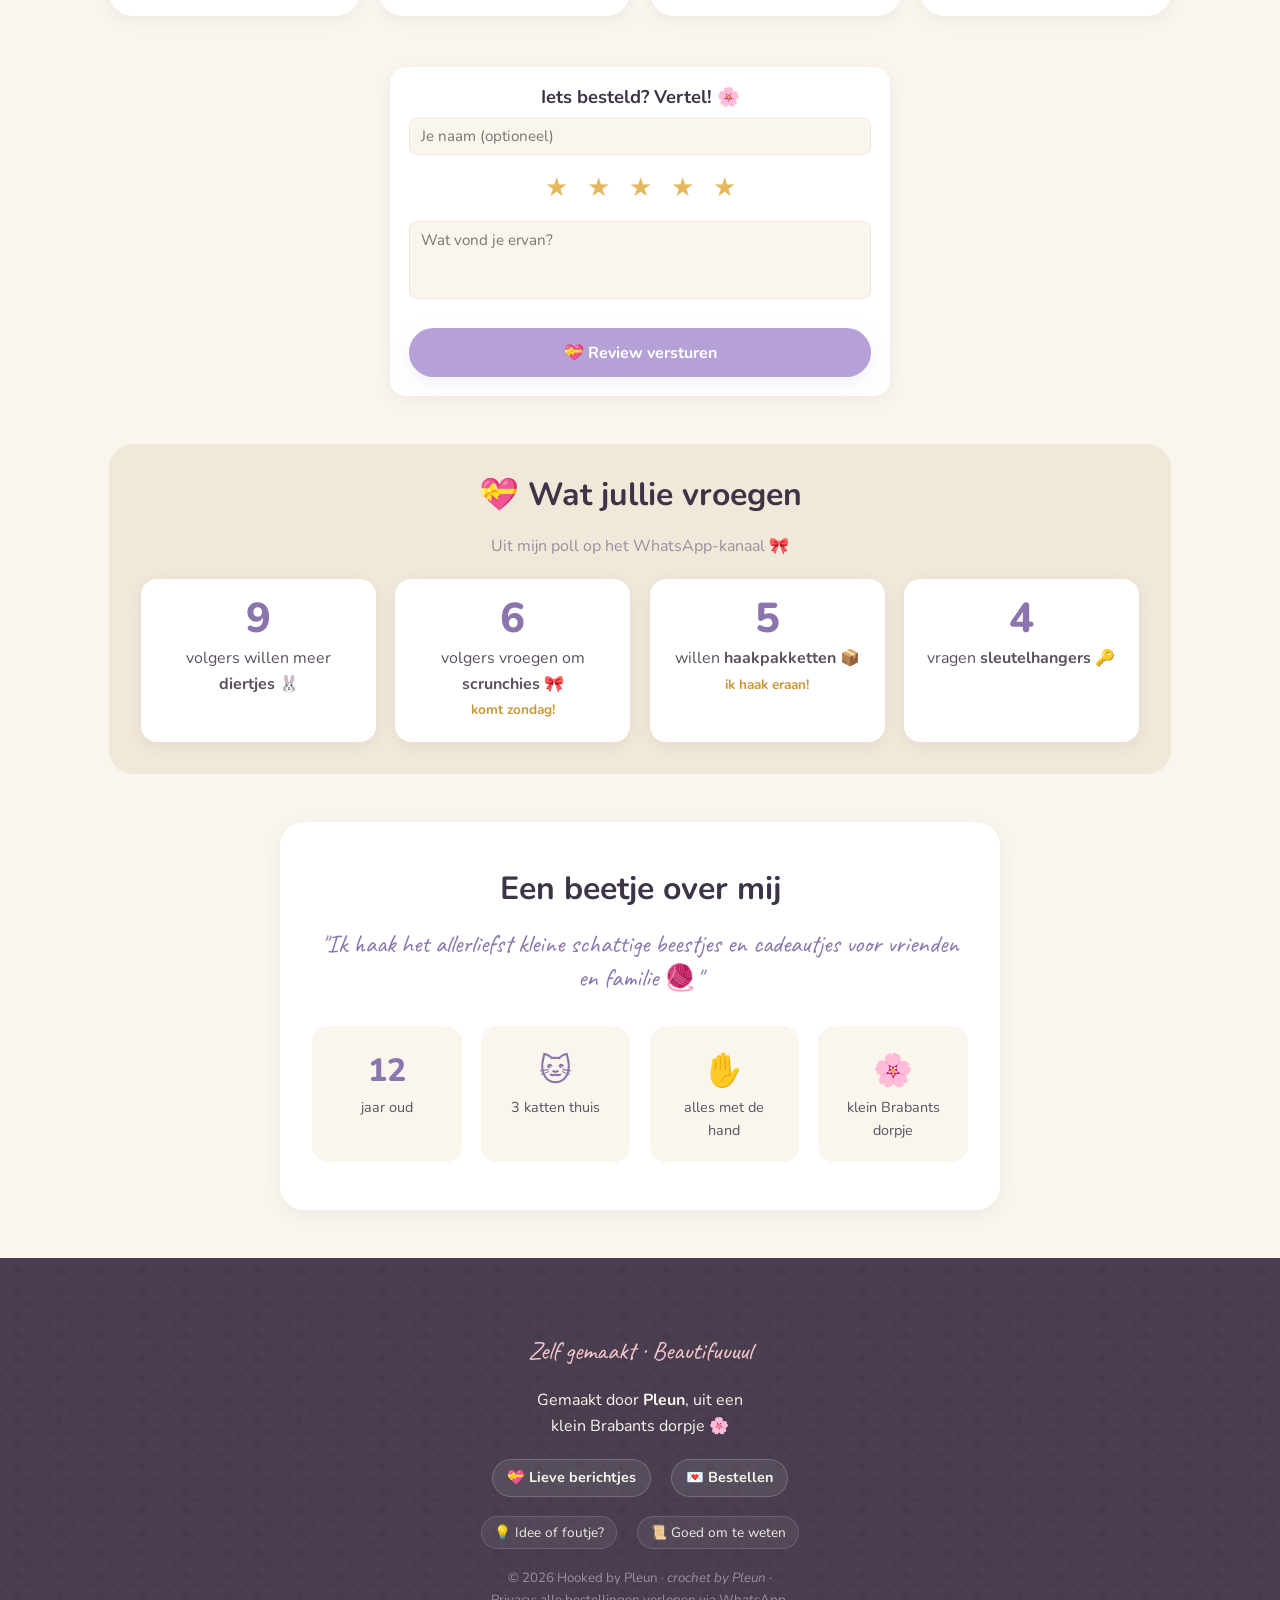
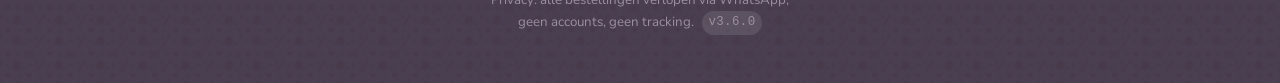
==== commit 67001a4a: "v3.6.0 — Homepage: slimme mix (uitgelicht + nieuwste + populair) Pleun voegde items toe maar de home" ====
--- a/index.html
+++ b/index.html
@@ -15,7 +15,7 @@
   <link rel="icon" type="image/png" href="img/branding/app-icon.png?v=4">
   <link rel="apple-touch-icon" href="img/branding/app-icon.png?v=4">
   <link rel="manifest" href="manifest.json">
-  <link rel="stylesheet" href="css/style.css?v=3.5.9">
+  <link rel="stylesheet" href="css/style.css?v=3.6.0">
   <link rel="preconnect" href="https://fonts.googleapis.com">
   <link rel="preconnect" href="https://fonts.gstatic.com" crossorigin>
   <link href="https://fonts.googleapis.com/css2?family=Nunito:wght@600;700;800&family=Caveat:wght@500;600;700&display=swap" rel="stylesheet">
@@ -189,16 +189,16 @@
       <a onclick="openIdeeenbus(); return false;" href="#">💡 Idee of foutje?</a>
       <a onclick="openDisclaimer(); return false;" href="#">📜 Goed om te weten</a>
     </div>
-    <small>© 2026 Hooked by Pleun · <em>crochet by Pleun</em> · Privacy: alle bestellingen verlopen via WhatsApp, geen accounts, geen tracking. <span class="version-tag">v3.5.9</span></small>
+    <small>© 2026 Hooked by Pleun · <em>crochet by Pleun</em> · Privacy: alle bestellingen verlopen via WhatsApp, geen accounts, geen tracking. <span class="version-tag">v3.6.0</span></small>
   </footer>
 
-  <script src="js/config.js?v=3.5.9"></script>
-  <script src="js/cart.js?v=3.5.9"></script>
-  <script src="js/postcode.js?v=3.5.9"></script>
-  <script src="js/app.js?v=3.5.9"></script>
-  <script src="js/modals.js?v=3.5.9"></script>
-  <script src="js/sw-register.js?v=3.5.9"></script>
-  <script src="js/tracker.js?v=3.5.9"></script>
+  <script src="js/config.js?v=3.6.0"></script>
+  <script src="js/cart.js?v=3.6.0"></script>
+  <script src="js/postcode.js?v=3.6.0"></script>
+  <script src="js/app.js?v=3.6.0"></script>
+  <script src="js/modals.js?v=3.6.0"></script>
+  <script src="js/sw-register.js?v=3.6.0"></script>
+  <script src="js/tracker.js?v=3.6.0"></script>
   <noscript><img src="https://crochet-by-pleun.thegaveryahoo.workers.dev/px.gif?t=pageview&p=/" alt="" width="1" height="1" style="position:absolute;left:-9999px;opacity:0"></noscript>
 </body>
 </html>
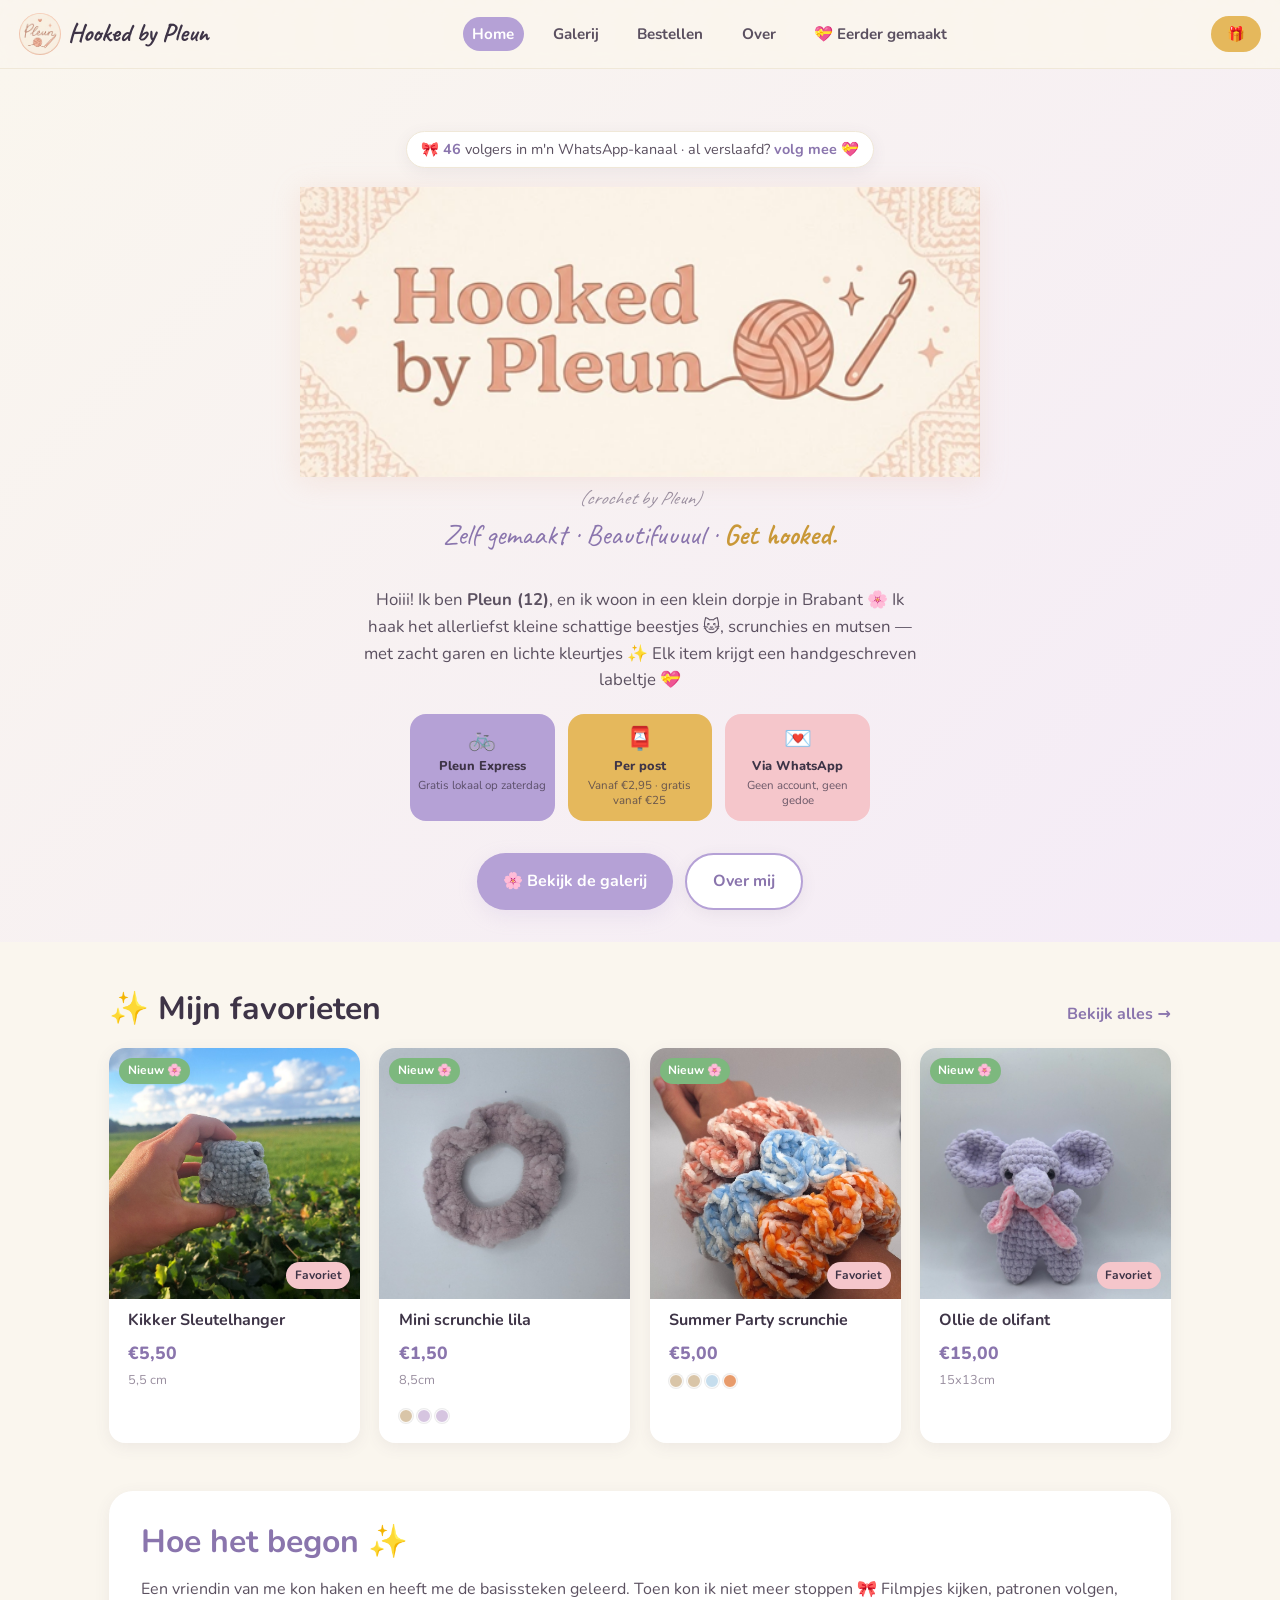
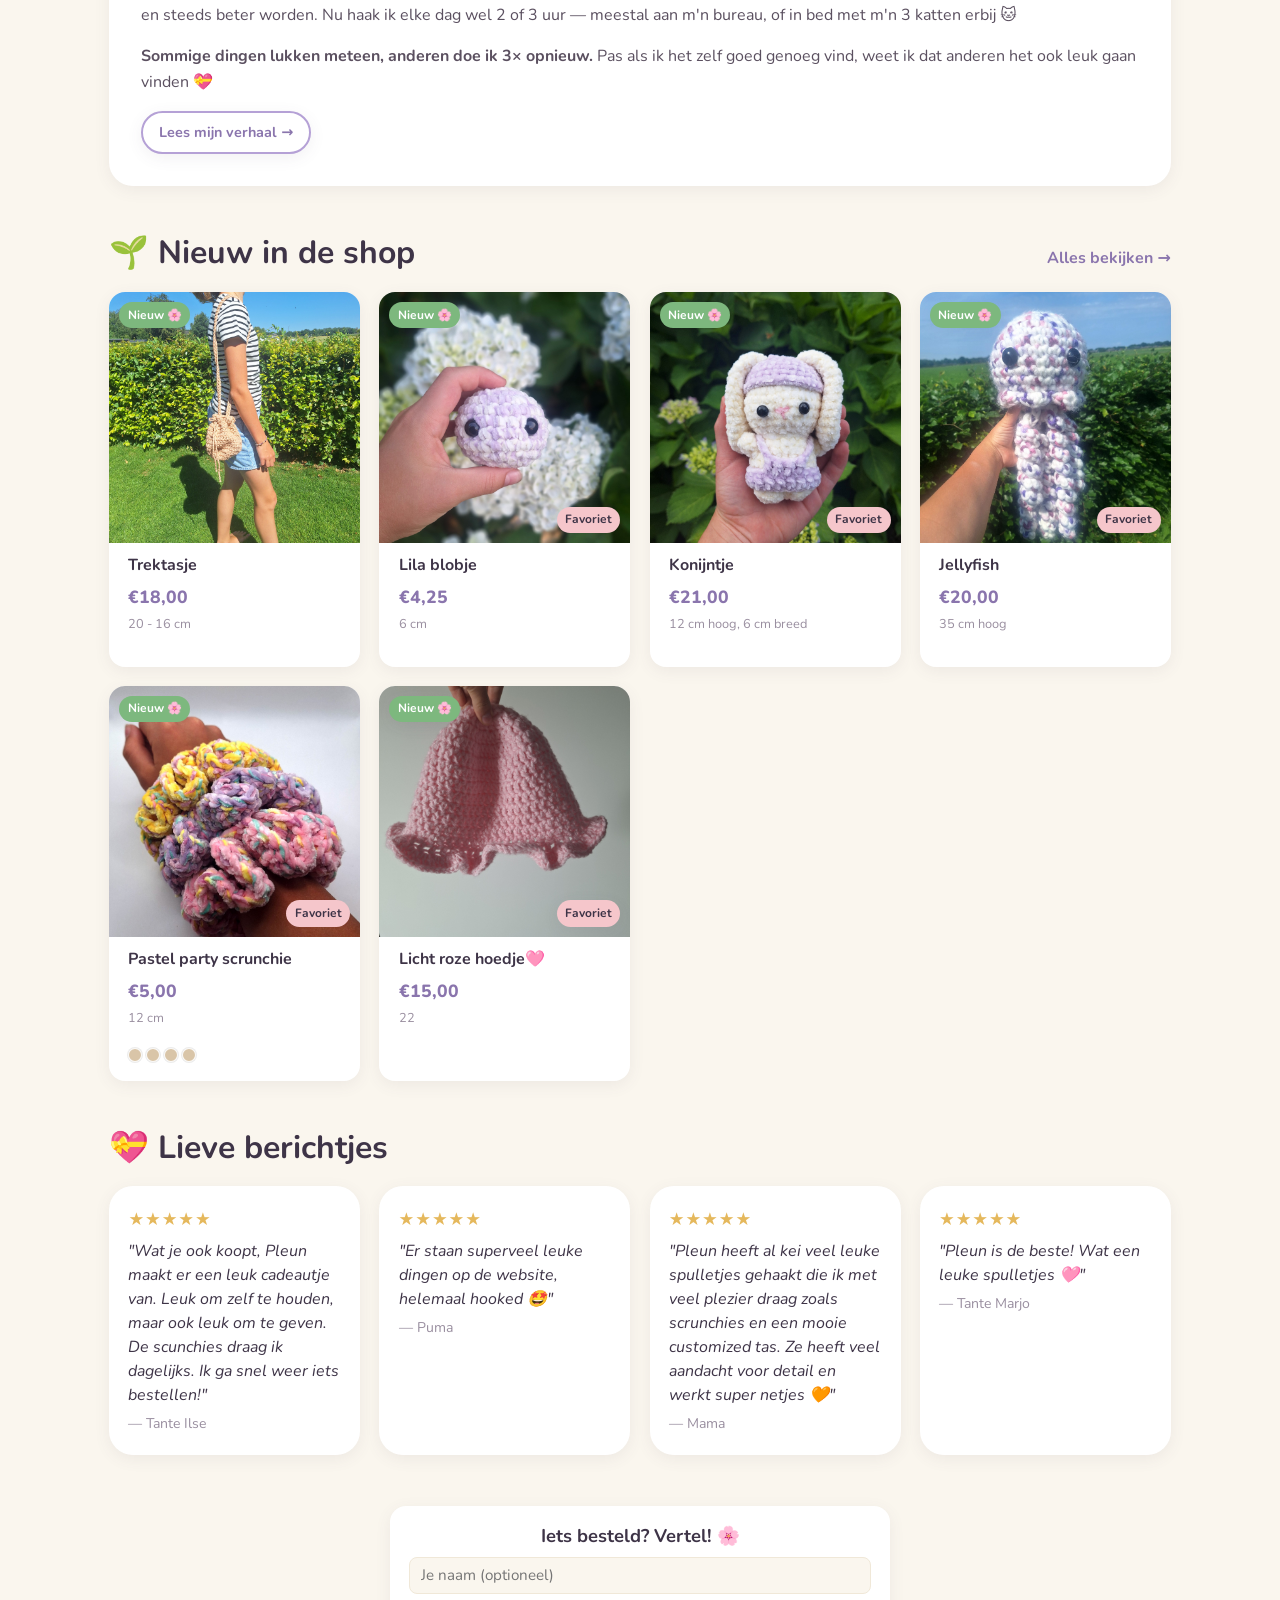
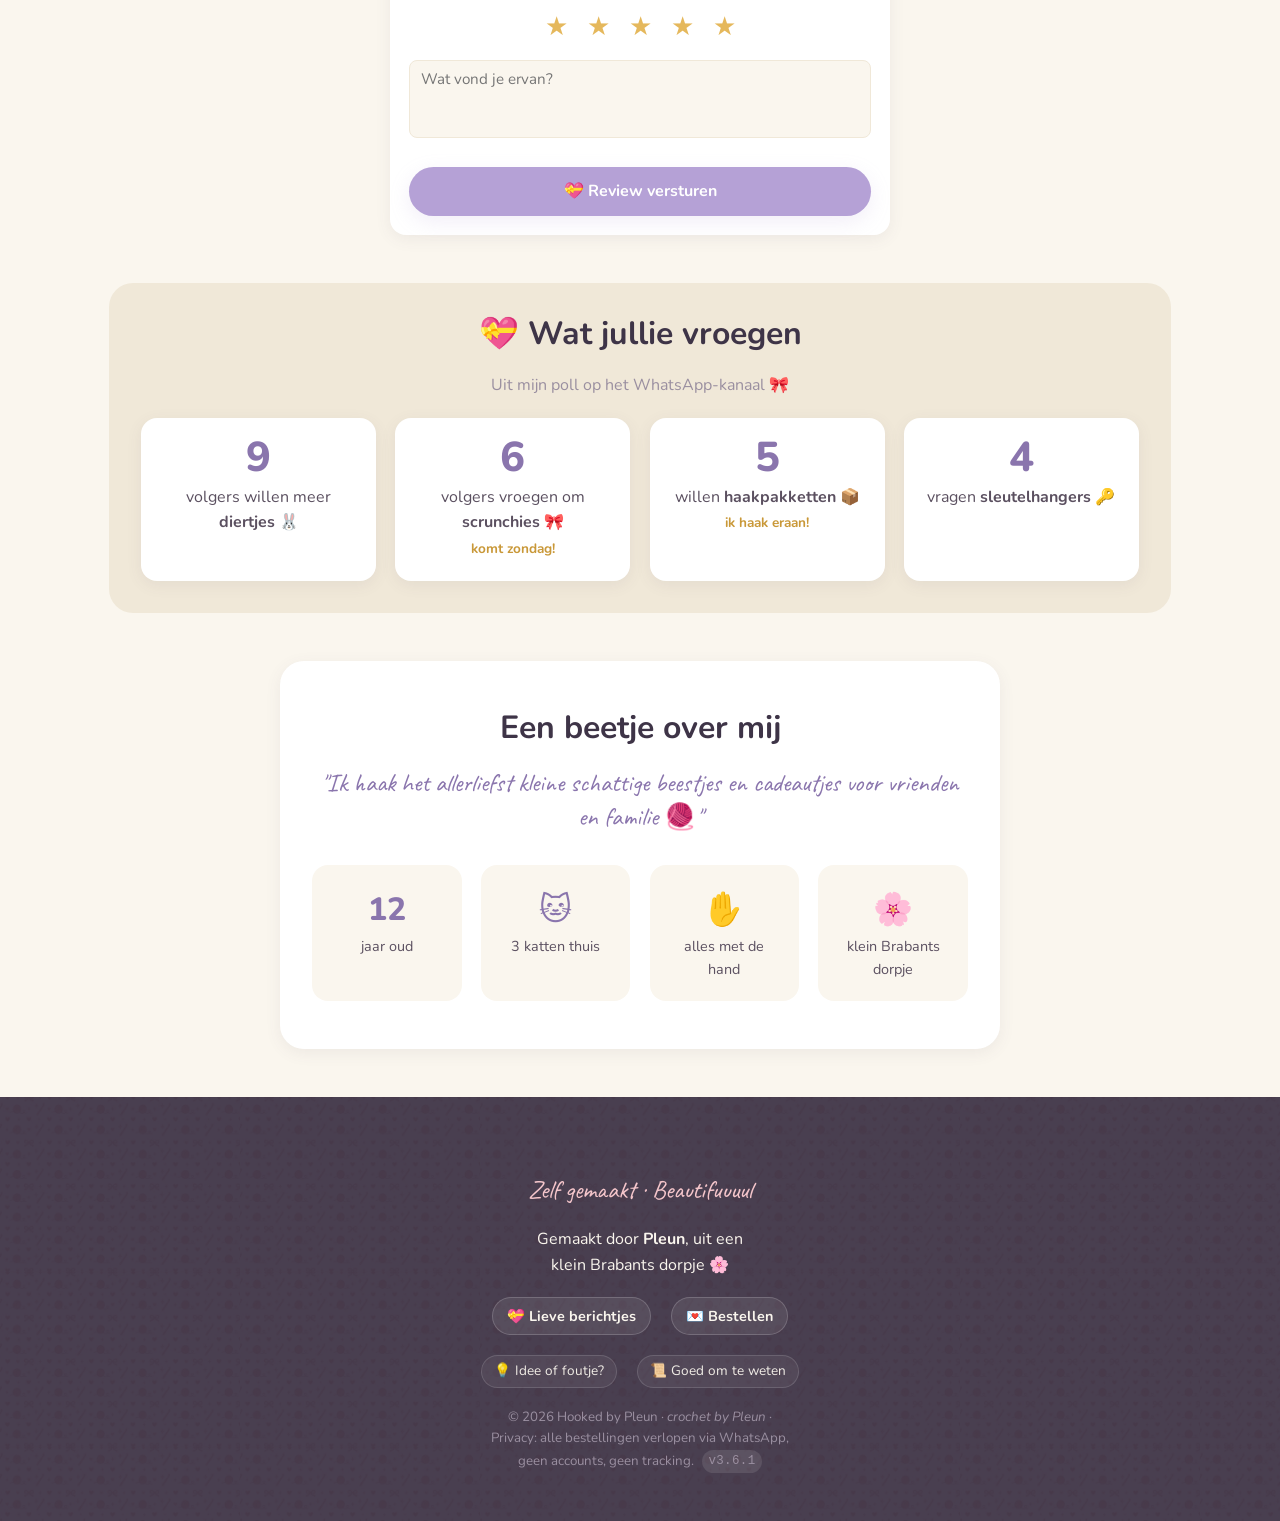
==== commit e130646d: "v3.6.1 — onderhoud: bump-script + reload-guard, review-stat, lichtere precache, dode homepagefoto we" ====
--- a/index.html
+++ b/index.html
@@ -15,7 +15,7 @@
   <link rel="icon" type="image/png" href="img/branding/app-icon.png?v=4">
   <link rel="apple-touch-icon" href="img/branding/app-icon.png?v=4">
   <link rel="manifest" href="manifest.json">
-  <link rel="stylesheet" href="css/style.css?v=3.6.0">
+  <link rel="stylesheet" href="css/style.css?v=3.6.1">
   <link rel="preconnect" href="https://fonts.googleapis.com">
   <link rel="preconnect" href="https://fonts.gstatic.com" crossorigin>
   <link href="https://fonts.googleapis.com/css2?family=Nunito:wght@600;700;800&family=Caveat:wght@500;600;700&display=swap" rel="stylesheet">
@@ -93,10 +93,6 @@
   <!-- Verhaal-blok: hoe het begon -->
   <section class="section">
     <div class="verhaal-blok">
-      <div class="verhaal-foto">
-        <img src="img/items/Afbeelding13.png" alt="Pleun aan het haken" loading="lazy" onerror="this.parentElement.style.display='none'">
-        <span class="foto-caption handwritten">"ZO leuk om te doen 🥹"</span>
-      </div>
       <div class="verhaal-tekst">
         <h2>Hoe het begon ✨</h2>
         <p>Een vriendin van me kon haken en heeft me de basissteken geleerd. Toen kon ik niet meer stoppen 🎀 Filmpjes kijken, patronen volgen, en steeds beter worden. Nu haak ik elke dag wel 2 of 3 uur — meestal aan m'n bureau, of in bed met m'n 3 katten erbij 🐱</p>
@@ -189,16 +185,16 @@
       <a onclick="openIdeeenbus(); return false;" href="#">💡 Idee of foutje?</a>
       <a onclick="openDisclaimer(); return false;" href="#">📜 Goed om te weten</a>
     </div>
-    <small>© 2026 Hooked by Pleun · <em>crochet by Pleun</em> · Privacy: alle bestellingen verlopen via WhatsApp, geen accounts, geen tracking. <span class="version-tag">v3.6.0</span></small>
+    <small>© 2026 Hooked by Pleun · <em>crochet by Pleun</em> · Privacy: alle bestellingen verlopen via WhatsApp, geen accounts, geen tracking. <span class="version-tag">v3.6.1</span></small>
   </footer>
 
-  <script src="js/config.js?v=3.6.0"></script>
-  <script src="js/cart.js?v=3.6.0"></script>
-  <script src="js/postcode.js?v=3.6.0"></script>
-  <script src="js/app.js?v=3.6.0"></script>
-  <script src="js/modals.js?v=3.6.0"></script>
-  <script src="js/sw-register.js?v=3.6.0"></script>
-  <script src="js/tracker.js?v=3.6.0"></script>
+  <script src="js/config.js?v=3.6.1"></script>
+  <script src="js/cart.js?v=3.6.1"></script>
+  <script src="js/postcode.js?v=3.6.1"></script>
+  <script src="js/app.js?v=3.6.1"></script>
+  <script src="js/modals.js?v=3.6.1"></script>
+  <script src="js/sw-register.js?v=3.6.1"></script>
+  <script src="js/tracker.js?v=3.6.1"></script>
   <noscript><img src="https://crochet-by-pleun.thegaveryahoo.workers.dev/px.gif?t=pageview&p=/" alt="" width="1" height="1" style="position:absolute;left:-9999px;opacity:0"></noscript>
 </body>
 </html>
--- a/css/style.css
+++ b/css/style.css
@@ -512,7 +512,8 @@
   box-shadow: var(--shadow-soft);
 }
 @media (min-width: 720px) {
-  .verhaal-blok { grid-template-columns: 1fr 1.2fr; align-items: center; }
+  /* 2 kolommen alleen als er een foto in het blok staat (v3.6.1) */
+  .verhaal-blok:has(.verhaal-foto) { grid-template-columns: 1fr 1.2fr; align-items: center; }
 }
 .verhaal-foto {
   position: relative;
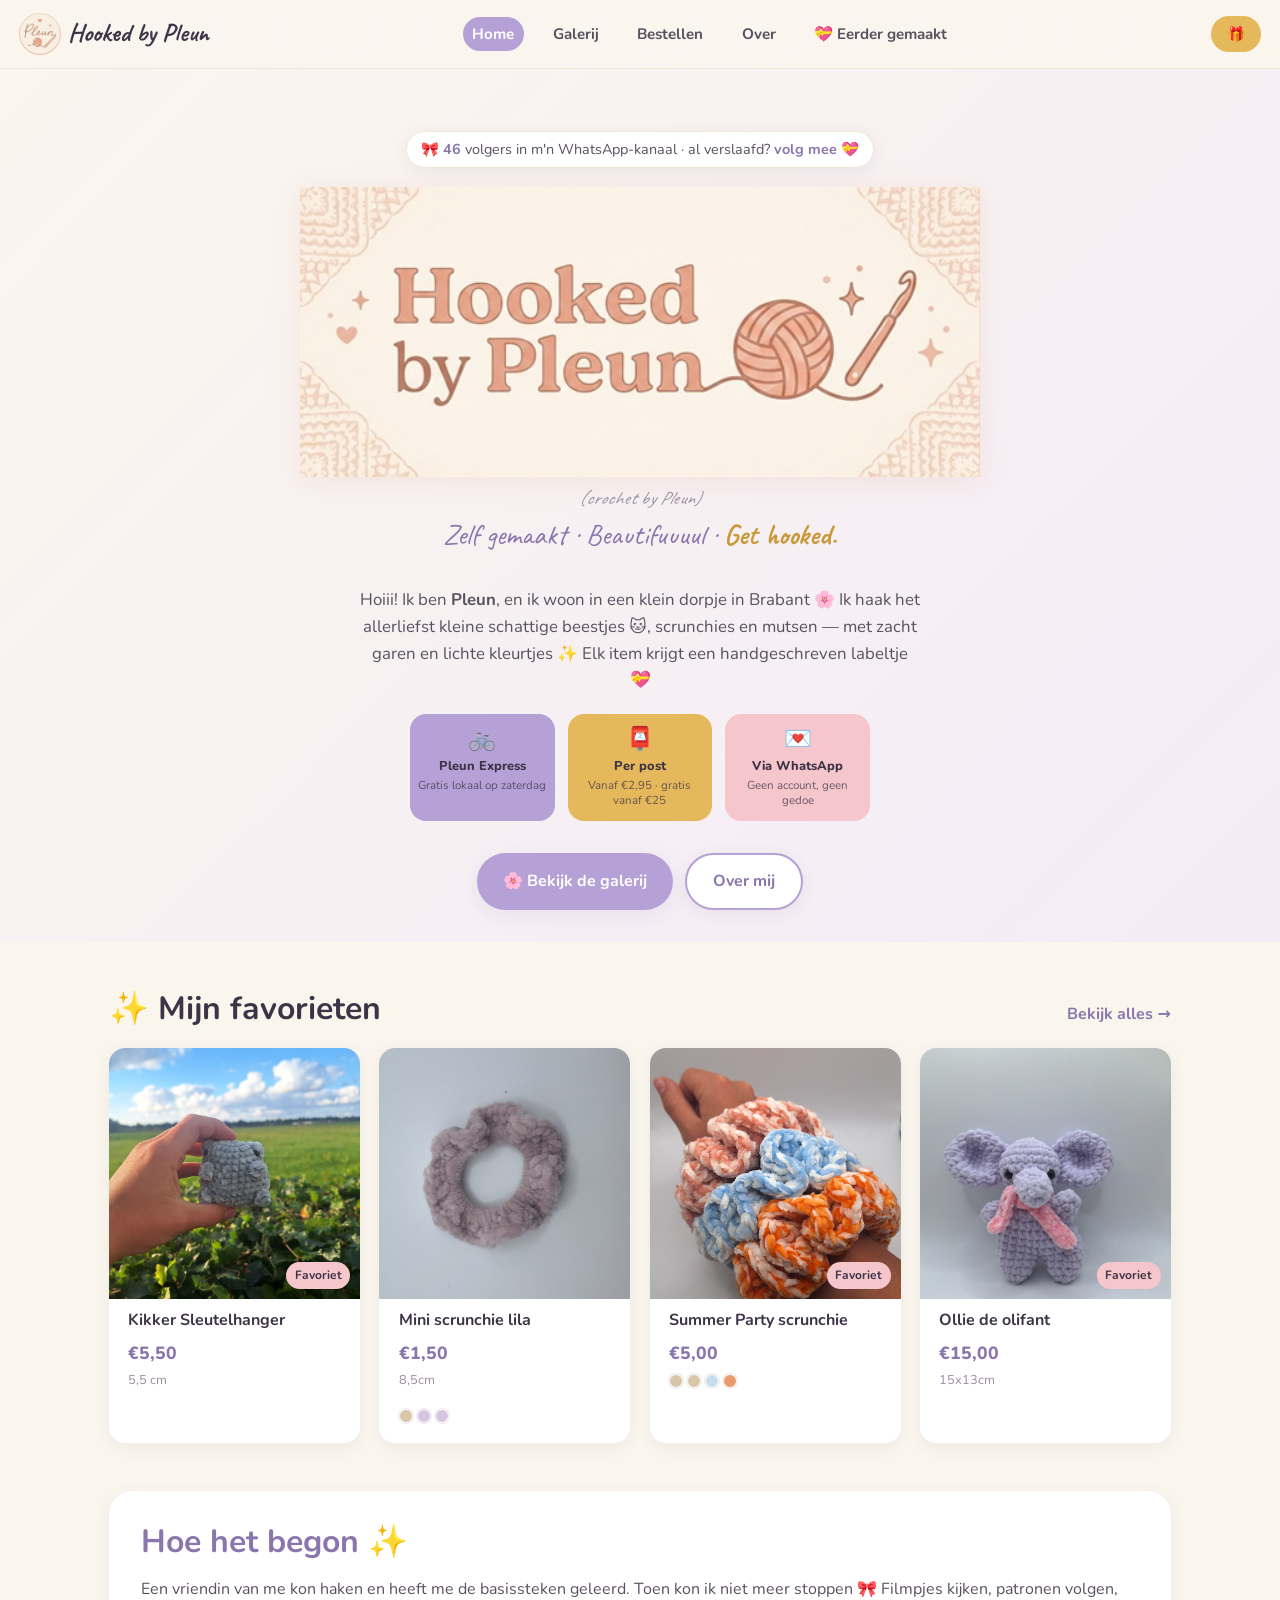
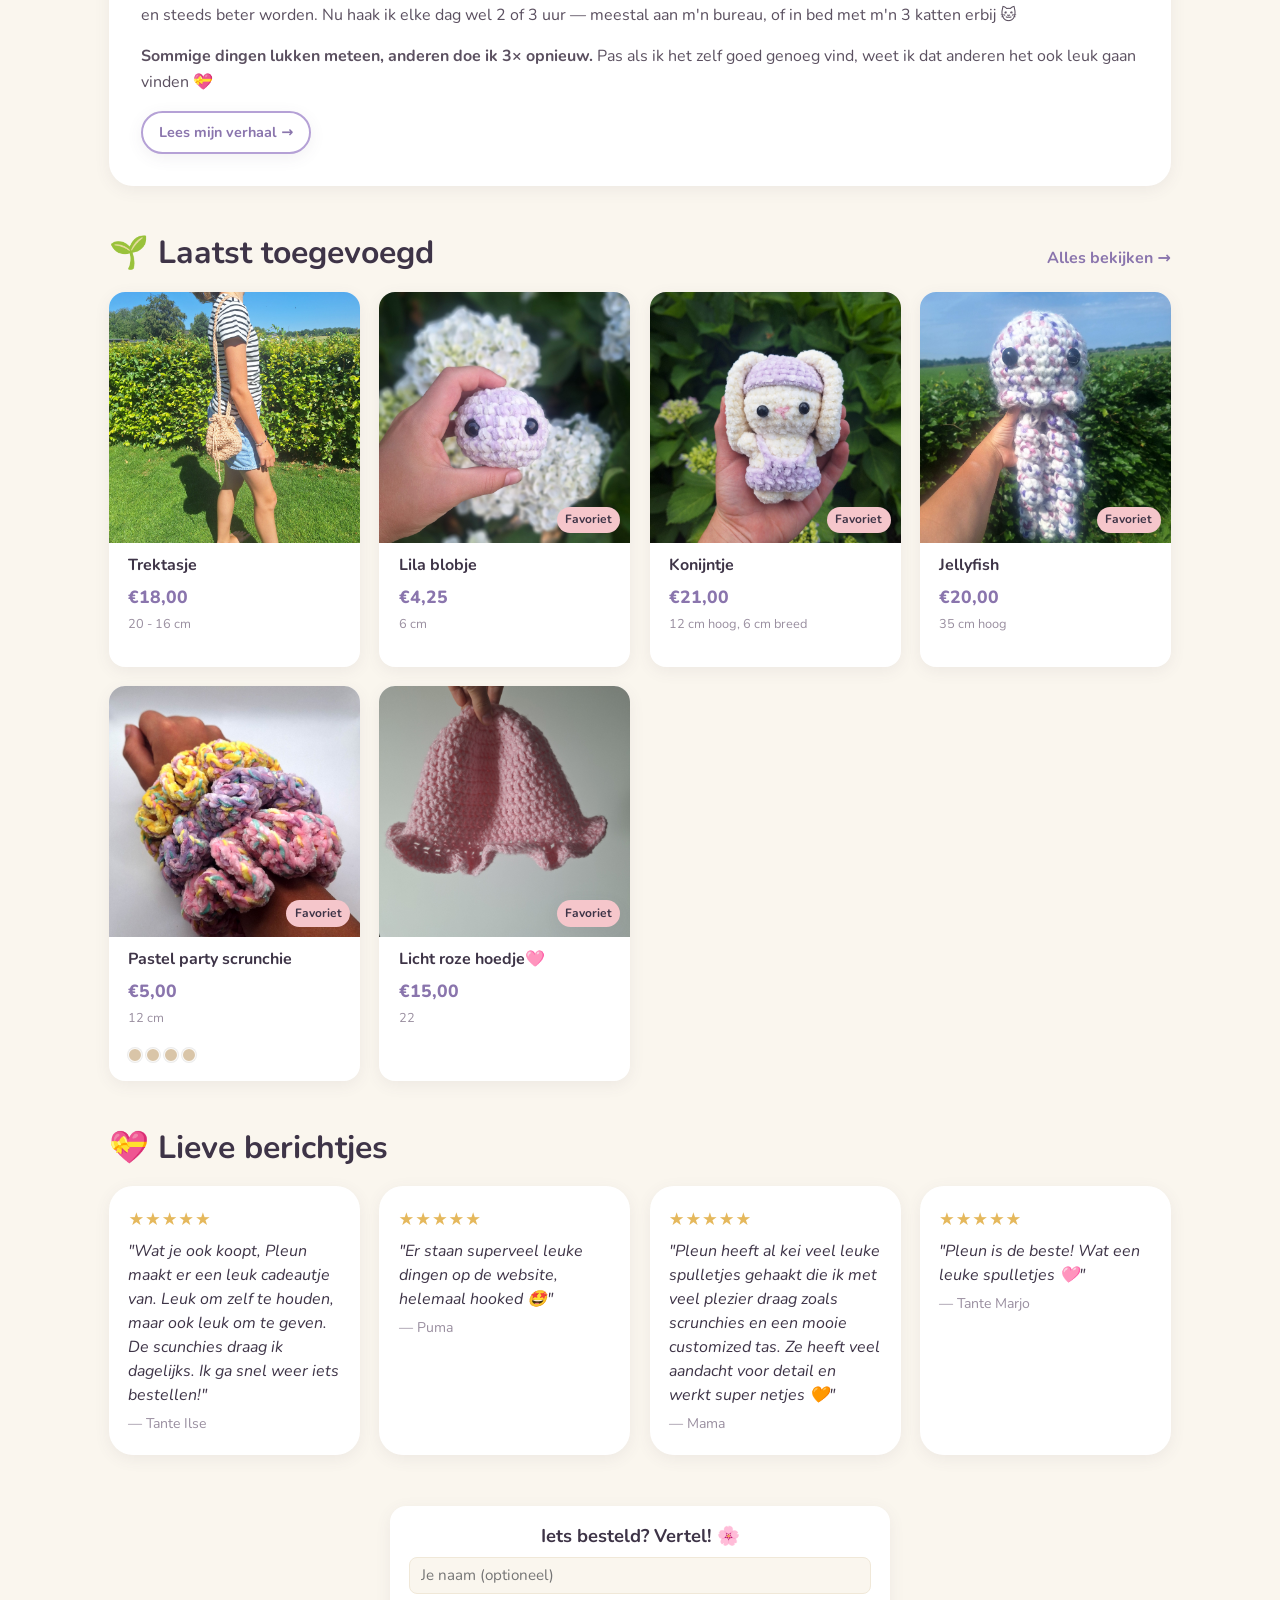
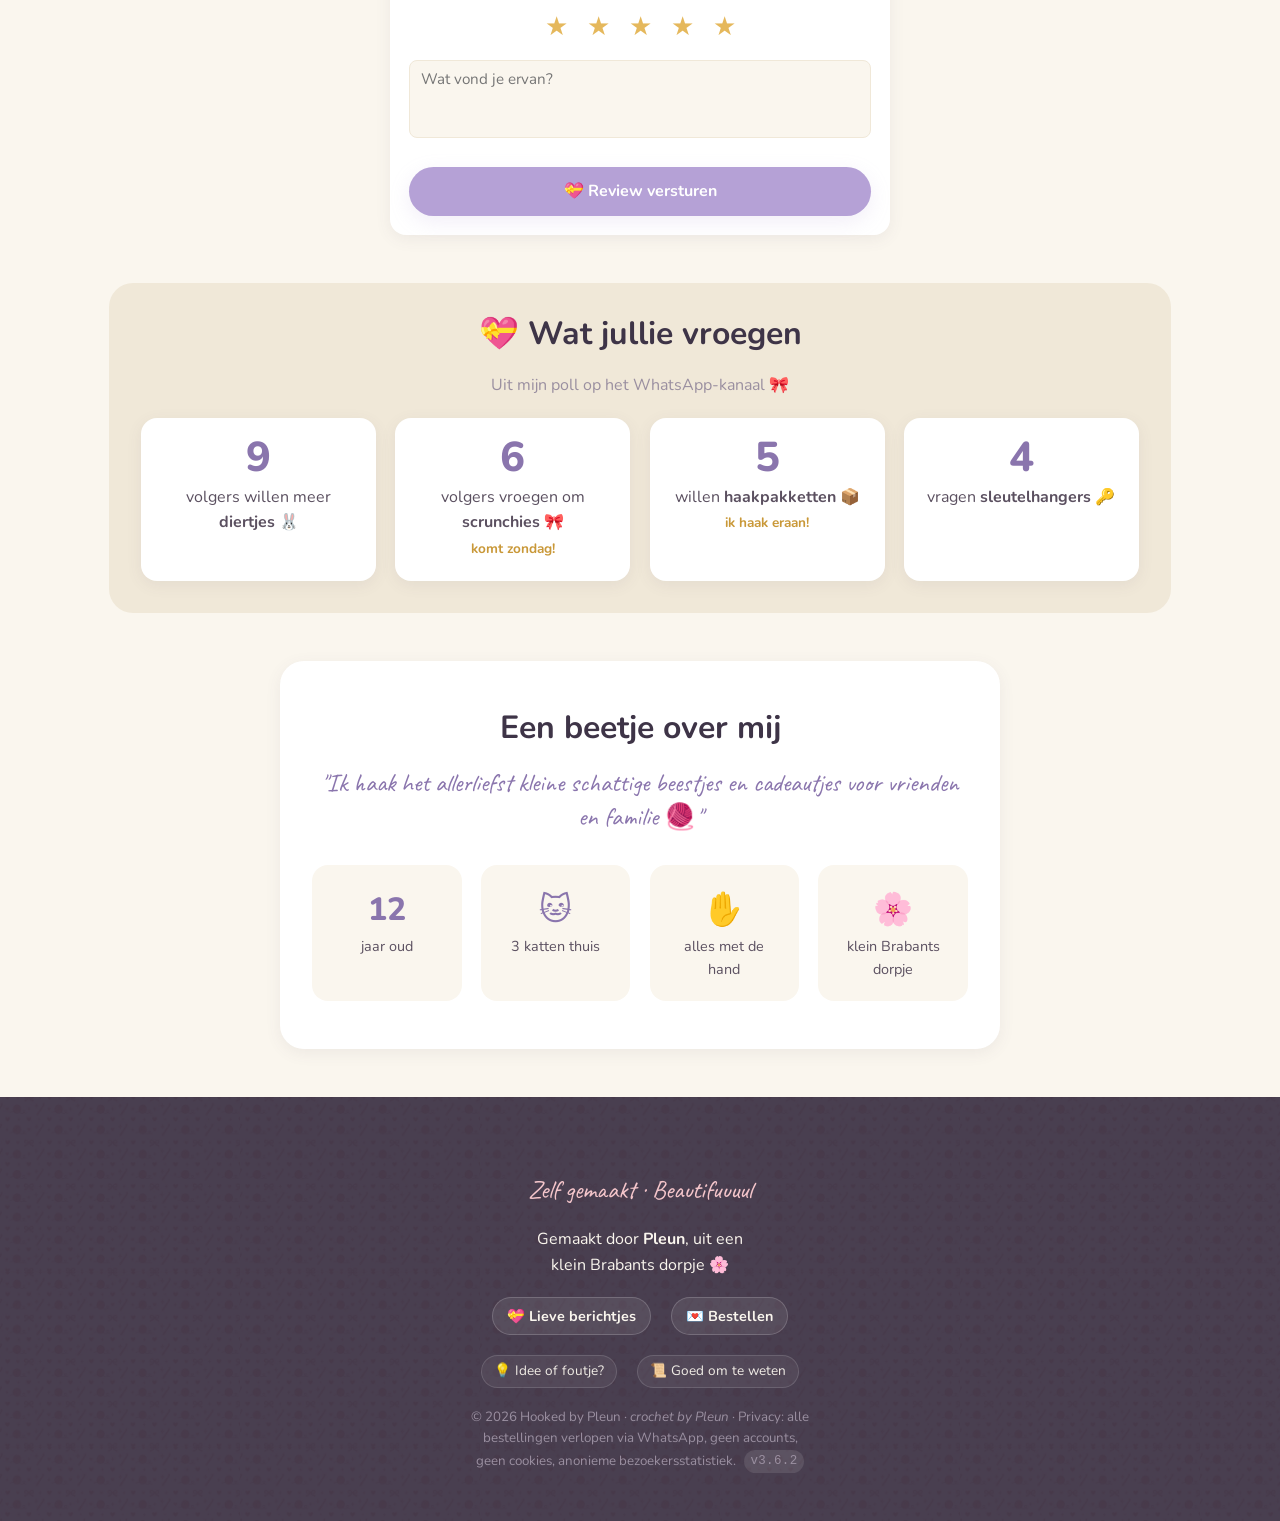
==== commit 6d753933: "v3.6.2 — teksten bijgewerkt, nieuw-label 30 dagen, rustiger eerste bezoek - "Nieuw 🌸" alleen de eers" ====
--- a/index.html
+++ b/index.html
@@ -6,16 +6,16 @@
   <meta name="color-scheme" content="light">
   <meta name="theme-color" content="#B5A1D6">
   <title>Hooked by Pleun · crochet by Pleun · Zelf gemaakt · Beautifuuuul · Get hooked.</title>
-  <meta name="description" content="Handgehaakte knuffeltjes, blobs, scrunchies en mutsen — gemaakt door Pleun (12), uit een klein dorpje in Brabant. Lokaal gratis bezorgd, per post overal.">
+  <meta name="description" content="Handgehaakte knuffeltjes, blobs, scrunchies en mutsen — gemaakt door Pleun, uit een klein dorpje in Brabant. Lokaal gratis bezorgd, per post overal.">
   <meta property="og:title" content="Hooked by Pleun (crochet by Pleun)">
-  <meta property="og:description" content="Handgehaakt door Pleun (12). Zelf gemaakt · Beautifuuuul · Get hooked.">
+  <meta property="og:description" content="Handgehaakt door Pleun. Zelf gemaakt · Beautifuuuul · Get hooked.">
   <meta property="og:type" content="website">
   <meta property="og:image" content="img/branding/banner.png">
   <meta name="twitter:card" content="summary_large_image">
   <link rel="icon" type="image/png" href="img/branding/app-icon.png?v=4">
   <link rel="apple-touch-icon" href="img/branding/app-icon.png?v=4">
   <link rel="manifest" href="manifest.json">
-  <link rel="stylesheet" href="css/style.css?v=3.6.1">
+  <link rel="stylesheet" href="css/style.css?v=3.6.2">
   <link rel="preconnect" href="https://fonts.googleapis.com">
   <link rel="preconnect" href="https://fonts.gstatic.com" crossorigin>
   <link href="https://fonts.googleapis.com/css2?family=Nunito:wght@600;700;800&family=Caveat:wght@500;600;700&display=swap" rel="stylesheet">
@@ -44,7 +44,7 @@
     <h1 class="visually-hidden">Hooked by Pleun</h1>
     <p class="naam-sub"><em>(crochet by Pleun)</em></p>
     <p class="tagline">Zelf gemaakt · Beautifuuuul · <span class="tagline-wordplay">Get hooked.</span></p>
-    <p class="lede">Hoiii! Ik ben <strong>Pleun (12)</strong>, en ik woon in een klein dorpje in Brabant 🌸 Ik haak het allerliefst kleine schattige beestjes 🐱, scrunchies en mutsen — met zacht garen en lichte kleurtjes ✨ Elk item krijgt een handgeschreven labeltje 💝</p>
+    <p class="lede">Hoiii! Ik ben <strong>Pleun</strong>, en ik woon in een klein dorpje in Brabant 🌸 Ik haak het allerliefst kleine schattige beestjes 🐱, scrunchies en mutsen — met zacht garen en lichte kleurtjes ✨ Elk item krijgt een handgeschreven labeltje 💝</p>
     <div class="features-row">
       <a href="bestellen.html#lokaal" class="feature lavender">
         <span class="feature-icon">🚲</span>
@@ -104,7 +104,7 @@
 
   <section class="section">
     <div class="section-header">
-      <h2>🌱 Nieuw in de shop</h2>
+      <h2>🌱 Laatst toegevoegd</h2>
       <a href="galerij.html" class="more">Alles bekijken →</a>
     </div>
     <div class="galerij-grid" id="home-nieuw"></div>
@@ -185,16 +185,16 @@
       <a onclick="openIdeeenbus(); return false;" href="#">💡 Idee of foutje?</a>
       <a onclick="openDisclaimer(); return false;" href="#">📜 Goed om te weten</a>
     </div>
-    <small>© 2026 Hooked by Pleun · <em>crochet by Pleun</em> · Privacy: alle bestellingen verlopen via WhatsApp, geen accounts, geen tracking. <span class="version-tag">v3.6.1</span></small>
+    <small>© 2026 Hooked by Pleun · <em>crochet by Pleun</em> · Privacy: alle bestellingen verlopen via WhatsApp, geen accounts, geen cookies, anonieme bezoekersstatistiek. <span class="version-tag">v3.6.2</span></small>
   </footer>
 
-  <script src="js/config.js?v=3.6.1"></script>
-  <script src="js/cart.js?v=3.6.1"></script>
-  <script src="js/postcode.js?v=3.6.1"></script>
-  <script src="js/app.js?v=3.6.1"></script>
-  <script src="js/modals.js?v=3.6.1"></script>
-  <script src="js/sw-register.js?v=3.6.1"></script>
-  <script src="js/tracker.js?v=3.6.1"></script>
+  <script src="js/config.js?v=3.6.2"></script>
+  <script src="js/cart.js?v=3.6.2"></script>
+  <script src="js/postcode.js?v=3.6.2"></script>
+  <script src="js/app.js?v=3.6.2"></script>
+  <script src="js/modals.js?v=3.6.2"></script>
+  <script src="js/sw-register.js?v=3.6.2"></script>
+  <script src="js/tracker.js?v=3.6.2"></script>
   <noscript><img src="https://crochet-by-pleun.thegaveryahoo.workers.dev/px.gif?t=pageview&p=/" alt="" width="1" height="1" style="position:absolute;left:-9999px;opacity:0"></noscript>
 </body>
 </html>
